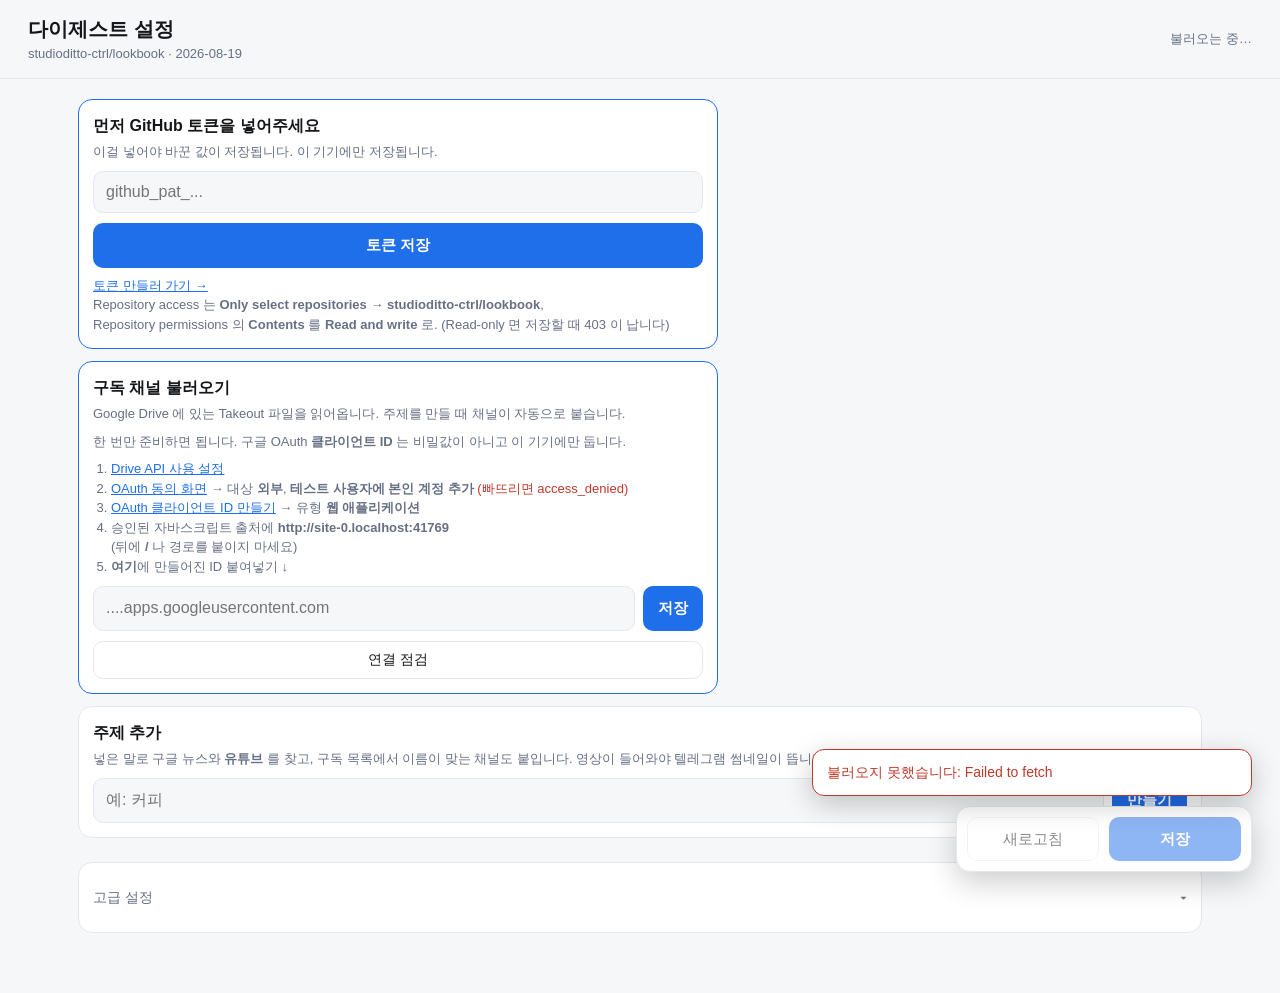
==== docs/index.html @ 8571bb55 "검색어의 낱말을 묶고, 대기 중 실행이 취소되지 않게 한다 피부 주제가 엉뚱한 결과만 받아왔다. 검색어가 '남성 피부 OR 남성 피부관리 OR 남성 스킨케어' 였는데, 따옴표가 없" ====
<!doctype html>
<html lang="ko">
<head>
<meta charset="utf-8">
<meta name="viewport" content="width=device-width, initial-scale=1, viewport-fit=cover">
<meta name="theme-color" content="#0f1115">
<title>다이제스트 설정</title>
<link rel="icon" href="data:image/svg+xml,%3Csvg xmlns='http://www.w3.org/2000/svg' viewBox='0 0 64 64'%3E%3Crect width='64' height='64' rx='14' fill='%231f6feb'/%3E%3Cpath d='M14 31 50 16 40 49l-9-10-4 9-2-12z' fill='%23fff'/%3E%3C/svg%3E">
<script src="https://accounts.google.com/gsi/client" async defer></script>
<style>
  :root{
    --bg:#f6f7f9; --card:#fff; --ink:#14171a; --muted:#667085; --line:#e4e7ec;
    --accent:#1f6feb; --accent-ink:#fff; --danger:#c0392b; --ok:#0f7b3f;
    --radius:14px;
  }
  @media (prefers-color-scheme:dark){
    :root{ --bg:#0f1115; --card:#171a21; --ink:#e8eaed; --muted:#98a2b3;
           --line:#272b33; --accent:#4a8bff; }
  }
  *{box-sizing:border-box; -webkit-tap-highlight-color:transparent}
  html,body{margin:0; overscroll-behavior-y:contain}
  body{
    background:var(--bg); color:var(--ink); font:16px/1.5 -apple-system,BlinkMacSystemFont,
    "Apple SD Gothic Neo","Pretendard","Malgun Gothic",sans-serif;
    padding:0 0 92px; -webkit-text-size-adjust:100%;
  }
  header{
    position:sticky; top:0; z-index:10; background:var(--bg);
    padding:calc(10px + env(safe-area-inset-top)) 16px 10px;
    border-bottom:1px solid var(--line);
    display:flex; align-items:center; justify-content:space-between; gap:10px;
  }
  h1{font-size:18px; margin:0}
  .sub{color:var(--muted); font-size:13px}
  #saveState{font-size:13px; color:var(--muted); text-align:right; white-space:nowrap}
  #saveState.busy{color:var(--accent)}
  #saveState.dirty{color:var(--danger)}
  main{padding:14px 16px; max-width:560px; margin:0 auto}
  .card{background:var(--card); border:1px solid var(--line); border-radius:var(--radius);
        padding:14px; margin-bottom:12px}
  .card h2{font-size:16px; margin:0 0 4px}
  .row{display:flex; gap:10px; align-items:center}
  label{font-size:12px; color:var(--muted); display:block; margin-bottom:4px}
  input{
    width:100%; padding:11px 12px; font-size:16px; color:var(--ink);
    background:var(--bg); border:1px solid var(--line); border-radius:10px;
  }
  input[type=time]{font-variant-numeric:tabular-nums}
  button{
    font:inherit; font-size:15px; padding:10px 14px; border-radius:10px;
    border:1px solid var(--line); background:var(--card); color:var(--ink);
    cursor:pointer; min-height:44px;
  }
  button:disabled{opacity:.5}
  button.primary{background:var(--accent); color:var(--accent-ink); border-color:transparent; font-weight:600}
  button.ghost{background:transparent}
  button.tiny{min-height:38px; padding:6px 12px; font-size:14px}
  button.wide{width:100%; margin-top:10px}

  .slot{border:1px solid var(--line); border-radius:12px; padding:12px; margin-top:10px}
  .slot .head{display:flex; align-items:center; justify-content:space-between; gap:10px}
  .slot .head input.title{flex:1; padding:8px 10px; font-size:15px; font-weight:600}
  button.danger{color:var(--danger)}
  button.dashed{border-style:dashed; color:var(--muted)}
  .duo{display:grid; grid-template-columns:1fr 1fr; gap:10px; margin-top:10px}
  .step{display:flex; align-items:center; background:var(--bg);
        border:1px solid var(--line); border-radius:10px; overflow:hidden}
  .step button{flex:0 0 38px; min-height:42px; padding:0; border:0; background:none;
        color:var(--accent); font-size:20px; line-height:1}
  .step span{flex:1; text-align:center; font-variant-numeric:tabular-nums}

  /* 켜기/끄기 스위치 */
  .sw{position:relative; flex:0 0 50px; height:30px}
  .sw input{position:absolute; inset:0; width:100%; height:100%; margin:0; opacity:0}
  .sw i{position:absolute; inset:0; border-radius:999px; background:var(--line); transition:.15s}
  .sw i::after{content:""; position:absolute; top:3px; left:3px; width:24px; height:24px;
        border-radius:50%; background:#fff; transition:.15s}
  .sw input:checked + i{background:var(--accent)}
  .sw input:checked + i::after{transform:translateX(20px)}

  .chips{display:flex; flex-wrap:wrap; gap:8px; margin-top:8px}
  .chip{display:inline-flex; align-items:center; gap:4px; padding:6px 6px 6px 12px;
        background:var(--bg); border:1px solid var(--line); border-radius:999px; font-size:14px}
  .chip.plain{padding-right:12px}
  .chip button{border:0; background:none; padding:0; min-height:28px; width:28px;
        color:var(--muted); font-size:18px; line-height:1}
  /* 순위 상자 — 칩을 끌어다 옮긴다 */
  .tier{border:1px dashed var(--line); border-radius:12px; padding:8px 10px; margin-top:8px}
  .tier.over{border-color:var(--accent); border-style:solid; background:rgba(31,111,235,.07)}
  .tier .head{display:flex; justify-content:space-between; font-size:12px; color:var(--muted)}
  .chip.kw{touch-action:none; cursor:grab; user-select:none; -webkit-user-select:none}
  .chip.kw.dragging{opacity:.35}
  .chip.kw.ghost{position:fixed; z-index:60; pointer-events:none; cursor:grabbing;
        box-shadow:0 8px 22px rgba(0,0,0,.28); background:var(--card)}
  .add{display:flex; gap:8px; margin-top:10px}
  .add input{flex:1}
  details{margin-top:12px}
  details > summary{cursor:pointer; font-size:14px; color:var(--muted);
        padding:10px 0; list-style:none; display:flex; justify-content:space-between}
  details > summary::-webkit-details-marker{display:none}
  details > summary::after{content:"▾"; transition:.15s}
  details[open] > summary::after{transform:rotate(180deg)}

  footer{
    position:fixed; left:0; right:0; bottom:0; background:var(--card);
    border-top:1px solid var(--line); display:flex; gap:10px;
    padding:10px 16px calc(10px + env(safe-area-inset-bottom));
  }
  footer button{flex:1}
  /* 눌렀는지 항상 보이도록 화면 아래에 띄운다 — 스크롤 위치와 무관하게 */
  .toast{
    position:fixed; left:12px; right:12px; z-index:20; display:none;
    bottom:calc(74px + env(safe-area-inset-bottom));
    background:var(--card); border:1px solid var(--line); border-radius:12px;
    padding:12px 14px; font-size:14px; box-shadow:0 8px 28px rgba(0,0,0,.22);
  }
  .toast.show{display:block}
  .toast.ok{border-color:var(--ok); color:var(--ok)}
  .toast.err{border-color:var(--danger); color:var(--danger)}
  .toast.busy{border-color:var(--accent); color:var(--accent)}
  .toast a{color:var(--accent)}
  .note{font-size:13px; color:var(--muted); margin-top:8px}
  kbd{
    font:inherit; font-size:12px; padding:1px 6px; border-radius:6px;
    border:1px solid var(--line); background:var(--bg);
  }

  /* ---------- 데스크탑 ----------
     주제가 다섯 개를 넘어가면 세로로만 쌓여 스크롤이 길어진다.
     넓은 화면에서는 카드를 나란히 놓고, 아래 막대를 오른쪽 아래로 띄운다. */
  @media (min-width:900px){
    body{padding-bottom:28px}
    header{padding:14px 28px}
    h1{font-size:20px}
    main{max-width:1180px; padding:20px 28px}

    #digests{
      display:grid; grid-template-columns:repeat(auto-fill, minmax(340px, 1fr));
      gap:14px; align-items:start;
    }
    #digests > .card{margin-bottom:0}

    /* 토큰·Drive·주제 추가는 폭을 다 쓰지 않아도 된다 */
    #tokenCard > .card, #driveSetup > .card{max-width:640px}

    footer{
      left:auto; right:28px; bottom:28px; width:auto;
      border:1px solid var(--line); border-radius:14px;
      box-shadow:0 10px 30px rgba(0,0,0,.2);
      padding:10px;
    }
    footer button{flex:0 0 auto; min-width:132px}
    .toast{left:auto; right:28px; bottom:104px; width:min(440px, 42vw)}
  }
  @media (hover:hover){
    button:hover{border-color:var(--accent)}
    button.primary:hover{filter:brightness(1.08)}
  }
</style>
</head>
<body>
<header>
  <div>
    <h1>다이제스트 설정</h1>
    <div class="sub">studioditto-ctrl/lookbook · <span id="build"></span></div>
  </div>
  <div id="saveState">불러오는 중…</div>
</header>

<main>
  <div id="tokenCard"></div>
  <div id="driveSetup"></div>

  <!-- 맨 위: 주제 추가 -->
  <div class="card">
    <h2>주제 추가</h2>
    <div class="sub">넣은 말로 구글 뉴스와 <b>유튜브</b> 를 찾고, 구독 목록에서 이름이 맞는
      채널도 붙입니다. 영상이 들어와야 텔레그램 썸네일이 뜹니다.</div>
    <div class="add">
      <input id="newTopic" placeholder="예: 커피" enterkeyhint="done"
             autocapitalize="off" autocomplete="off"
             onkeydown="if(event.key==='Enter'){event.preventDefault();addTopic()}">
      <button class="primary" onclick="addTopic()">만들기</button>
    </div>
  </div>

  <div id="digests"></div>

  <details class="card" id="advanced">
    <summary>고급 설정</summary>

    <label style="margin-top:8px">내 구독 채널 (Google Drive)</label>
    <div class="sub" id="subsInfo">아직 불러오지 않았습니다.</div>
    <div id="driveBox"></div>

    <label style="margin-top:18px">즐겨찾기에 두기</label>
    <div class="note" id="bookmarkHelp"></div>

    <label style="margin-top:18px">공통 제외어</label>
    <div class="sub">제목에 이 단어가 있으면 보내지 않습니다.</div>
    <div class="chips" id="excludeChips"></div>
    <div class="add">
      <input id="excludeInput" placeholder="예: 협찬" enterkeyhint="done"
             onkeydown="if(event.key==='Enter'){event.preventDefault();addExclude()}">
      <button class="tiny" onclick="addExclude()">추가</button>
    </div>
  </details>

</main>

<div class="toast" id="toast"></div>

<footer>
  <button class="ghost" id="reloadBtn" onclick="load()">새로고침</button>
  <button class="primary" id="saveBtn" onclick="save()">저장</button>
</footer>

<script>
const REPO = "studioditto-ctrl/lookbook";
const BRANCH = "claude/running-news-telegram-delivery-hgx53y";
const FILE = "settings.yaml";
const RUNS = `https://github.com/${REPO}/actions/workflows/digest.yml`;
// 저장에 실패해도 고친 값을 잃지 않도록 이 기기에 남겨둔다
const DRAFT = "settings_draft";
const BUILD = "2026-08-19";   // 화면에 찍어 어느 판인지 확인한다

let data = null, sha = null;
let dirty = false, saving = false, savedAt = null, loadedAt = null, timer = null;

const $ = id => document.getElementById(id);
const esc = s => String(s).replace(/[&<>"]/g, c => ({'&':'&amp;','<':'&lt;','>':'&gt;','"':'&quot;'}[c]));
const hhmm = d => d.toTimeString().slice(0, 5);
/* 열어둔 상세 패널은 다시 그려도 열린 채로 둔다 */
const open = new Set();

let toastTimer = null;
function toast(msg, kind, keep){
  const el = $("toast");
  el.innerHTML = msg;
  el.className = "toast show " + (kind || "");
  clearTimeout(toastTimer);
  if (kind === "ok" && !keep) toastTimer = setTimeout(() => el.className = "toast", 4000);
  if (keep) toastTimer = setTimeout(() => el.className = "toast", 12000);
}

function showState(){
  const el = $("saveState");
  if (saving)      { el.textContent = "저장하는 중…";              el.className = "busy"; }
  else if (dirty)  { el.textContent = "바뀜 — 곧 저장됩니다";      el.className = "dirty"; }
  else if (savedAt){ el.textContent = "저장됨 " + hhmm(savedAt);   el.className = ""; }
  else if (loadedAt){el.textContent = "불러옴 " + hhmm(loadedAt);  el.className = ""; }
  const busy = saving || !data;
  $("saveBtn").disabled = busy;
  $("reloadBtn").disabled = busy;
}

/* 어떤 값이든 바뀌면 곧바로 저장까지 간다 — 저장 버튼을 안 눌러도 반영된다 */
function touch(){
  dirty = true; showState();
  try{ localStorage.setItem(DRAFT, toYaml(data)); }catch(e){ /* 용량 초과는 무시 */ }
  clearTimeout(timer);
  timer = setTimeout(() => save(), 1200);
}
function discardDraft(){
  localStorage.removeItem(DRAFT); dirty = false;
  load();
}

/* ---------- YAML (이 파일의 구조에 한정한 최소 구현) ---------- */
function quote(s){
  s = String(s);
  return /^[\w가-힣ㄱ-ㅎ][\w가-힣ㄱ-ㅎ .·&+-]*$/.test(s) ? s : JSON.stringify(s);
}
function toYaml(d){
  let out = "# 모바일 어드민 페이지가 저장한 파일입니다.\n";
  out += "# 채널 목록은 config*.yaml 에 있습니다.\n\ndigests:\n";
  for (const dg of d.digests){
    out += "  - " + (dg.config ? `config: ${dg.config}\n` : `key: ${quote(dg.key)}\n`);
    if (dg.config && dg.key) out += `    key: ${quote(dg.key)}\n`;
    out += `    label: ${quote(dg.label)}\n`;
    out += dg.slots.length ? "    slots:\n" : "    slots: []\n";
    for (const s of dg.slots){
      out += `      - slot: ${s.slot}\n`;
      out += `        title: ${JSON.stringify(s.title)}\n`;
      out += `        send_at: ${JSON.stringify(s.send_at)}\n`;
      out += `        enabled: ${s.enabled ? "true" : "false"}\n`;
      out += `        articles: ${s.articles}\n        videos: ${s.videos}\n`;
    }
    out += "    keywords:\n";
    for (const [k, v] of Object.entries(dg.keywords)) out += `      ${quote(k)}: ${v}\n`;
    if ((dg.queries || []).length){
      out += "    queries:\n";
      for (const q of dg.queries){
        out += `      - name: ${quote(q.name)}\n        query: ${JSON.stringify(q.query)}\n`;
        if (q.tags && q.tags.length) out += `        tags: [${q.tags.join(", ")}]\n`;
      }
    }
    if ((dg.feeds || []).length){
      out += "    feeds:\n";
      for (const f of dg.feeds){
        out += `      - name: ${quote(f.name)}\n        url: ${JSON.stringify(f.url)}\n`;
        if (f.tags && f.tags.length) out += `        tags: [${f.tags.join(", ")}]\n`;
      }
    }
    if ((dg.channels || []).length){
      out += "    channels:\n";
      for (const c of dg.channels){
        out += `      - name: ${quote(c.name)}\n        channel_id: ${c.channel_id}\n`;
        if (c.tags && c.tags.length) out += `        tags: [${c.tags.join(", ")}]\n`;
      }
    }
  }
  out += "\nexclude:\n";
  for (const w of d.exclude) out += `  - ${quote(w)}\n`;
  return out;
}
/* 우리가 쓰는 모양만 읽는 파서 — 들여쓰기와 키가 위 형식과 같다고 가정한다 */
function fromYaml(text){
  const out = {digests: [], exclude: []};
  let dg = null, slot = null, mode = null;
  for (const raw of text.split("\n")){
    const line = raw.replace(/\t/g, "  ");
    if (!line.trim() || line.trim().startsWith("#")) continue;
    const indent = line.length - line.trimStart().length;
    const t = line.trim();
    if (t === "digests:"){ mode = "digests"; continue; }
    if (t === "exclude:"){ mode = "exclude"; continue; }
    if (mode === "exclude" && t.startsWith("- ")){ out.exclude.push(unq(t.slice(2))); continue; }
    if (mode !== "digests") continue;

    if (indent === 2 && (t.startsWith("- config:") || t.startsWith("- key:"))){
      dg = {config: "", key: "", label: "", slots: [], keywords: {}, queries: [], channels: [], feeds: []};
      const [k, ...rest] = t.slice(2).split(":");
      dg[k.trim()] = unq(rest.join(":").trim());
      out.digests.push(dg); slot = null; continue;
    }
    if (!dg) continue;
    if (indent === 4 && t.startsWith("key:")){ dg.key = unq(t.slice(4).trim()); continue; }
    if (indent === 4 && t.startsWith("label:")){ dg.label = unq(t.slice(6).trim()); continue; }
    if (indent === 4 && t.startsWith("slots:")){ dg._in = "slots"; continue; }
    if (indent === 4 && t === "keywords:"){ dg._in = "keywords"; continue; }
    if (indent === 4 && t === "queries:"){ dg._in = "queries"; continue; }
    if (indent === 4 && t === "channels:"){ dg._in = "channels"; continue; }
    if (indent === 4 && t === "feeds:"){ dg._in = "feeds"; continue; }
    if (dg._in === "queries" || dg._in === "channels" || dg._in === "feeds"){
      const list = dg._in === "queries" ? dg.queries
                 : dg._in === "channels" ? dg.channels : dg.feeds;
      if (t.startsWith("- name:")){ list.push({name: unq(t.slice(7).trim())}); continue; }
      const cur = list[list.length - 1];
      if (!cur) continue;
      const [k, ...rest] = t.split(":");
      const v = rest.join(":").trim();
      if (k === "tags") cur.tags = v.replace(/[\[\]]/g, "").split(",").map(x => x.trim()).filter(Boolean);
      else cur[k.trim()] = unq(v);
      continue;
    }
    if (dg._in === "slots" && t.startsWith("- slot:")){
      slot = {slot: t.slice(7).trim(), title: "", send_at: "08:00", enabled: true, articles: 1, videos: 1};
      dg.slots.push(slot); continue;
    }
    if (dg._in === "slots" && slot){
      const [k, ...rest] = t.split(":");
      const v = rest.join(":").trim();
      if (k === "title") slot.title = unq(v);
      else if (k === "send_at") slot.send_at = unq(v);
      else if (k === "enabled") slot.enabled = v === "true";
      else if (k === "articles") slot.articles = +v;
      else if (k === "videos") slot.videos = +v;
      continue;
    }
    if (dg._in === "keywords" && indent >= 6){
      const i = t.lastIndexOf(":");
      dg.keywords[unq(t.slice(0, i).trim())] = +t.slice(i + 1).trim();
    }
  }
  out.digests.forEach(d => delete d._in);
  return out;
}
const unq = s => (s.startsWith('"') && s.endsWith('"')) ? JSON.parse(s) : s;

/* ---------- 렌더링 ---------- */
const arg = s => `'${String(s).replace(/\\/g, "\\\\").replace(/'/g, "\\'")}'`;

function stepper(di, si, key, val){
  return `<div class="step">
    <button onclick="bump(${di},${si},'${key}',-1)" aria-label="줄이기">−</button>
    <span id="v${di}-${si}-${key}">${val}</span>
    <button onclick="bump(${di},${si},'${key}',1)" aria-label="늘리기">+</button>
  </div>`;
}

function render(){
  $("digests").innerHTML = data.digests.map((dg, di) => `
    <div class="card">
      <h2>${esc(dg.label)}</h2>
      ${dg.slots.map((s, si) => `
        <div class="slot">
          <div class="head">
            <input class="title" value="${esc(s.title)}" aria-label="메시지 제목"
                   onchange="set(${di},${si},'title',this.value)">
            <label class="sw" style="margin:0">
              <input type="checkbox" ${s.enabled ? "checked" : ""}
                     onchange="set(${di},${si},'enabled',this.checked)" aria-label="발송"><i></i>
            </label>
          </div>
          <div style="margin-top:10px">
            <label>보내는 시각</label>
            <input type="time" value="${s.send_at}" onchange="set(${di},${si},'send_at',this.value)">
          </div>
          <div class="duo">
            <div><label>기사</label>${stepper(di, si, "articles", s.articles)}</div>
            <div><label>영상</label>${stepper(di, si, "videos", s.videos)}</div>
          </div>
          <div class="duo">
            <button class="tiny ghost" onclick="testSend(${di},${si})">지금 테스트 발송</button>
            <button class="tiny danger" onclick="delSlot(${di},${si})">이 시간 삭제</button>
          </div>
        </div>`).join("")}
      <button class="tiny wide dashed" onclick="addSlot(${di})">＋ 보낼 시간 추가</button>

      <details data-panel="d${di}" ${open.has("d" + di) ? "open" : ""}
               ontoggle="panel('d${di}',this.open)">
        <summary>키워드 ${Object.keys(dg.keywords).length} · 채널 ${(dg.channels || []).length} · 블로그 ${(dg.feeds || []).length}</summary>

        <label style="margin-top:6px">키워드 — 이 말로 찾고, 위 순위일수록 먼저 골라집니다</label>
        <div class="sub">칩을 끌어다 다른 순위로 옮길 수 있습니다.</div>
        ${keywordTiers(di, dg)}
        <div class="seg" style="margin-top:10px">
          ${TIERS.map(([w, label]) => `<button aria-pressed="${tierFor(di) === w}"
              onclick="pickTier(${di},${w})">${label}</button>`).join("")}
        </div>
        <div class="add">
          <input id="kw${di}" placeholder="예: 인터벌" enterkeyhint="done"
                 autocapitalize="off" autocomplete="off"
                 onkeydown="if(event.key==='Enter'){event.preventDefault();addKeyword(${di})}">
          <button class="tiny" onclick="addKeyword(${di})">추가</button>
        </div>
        <div class="note">
          ${(dg.queries || []).length
            ? `검색에 쓰는 말: <b>${esc(dg.queries[0].query)}</b>`
            : "키워드를 넣으면 그 말로 구글 뉴스와 유튜브를 찾습니다."}
        </div>
        <div class="add">
          <button class="tiny ghost" style="flex:1" onclick="suggestFor(${di})">추천 키워드 보기</button>
        </div>
        <div class="chips" id="sg${di}">${suggestionChips(di, dg)}</div>

        <label style="margin-top:16px">네이버 블로그</label>
        <div class="chips">
          ${(dg.feeds || []).map((f, fi) => `
            <span class="chip">${esc(f.name)}
              <button onclick="delFeed(${di},${fi})" aria-label="삭제">×</button></span>`).join("")
            || '<span class="sub">없음</span>'}
        </div>
        <div class="add">
          <input id="bl${di}" placeholder="blog.naver.com/아이디 또는 아이디" enterkeyhint="done"
                 autocapitalize="off" autocomplete="off"
                 onkeydown="if(event.key==='Enter'){event.preventDefault();addFeed(${di})}">
          <button class="tiny" onclick="addFeed(${di})">추가</button>
        </div>

        <label style="margin-top:16px">유튜브 채널</label>
        <div class="chips">
          ${(dg.channels || []).map((c, ci) => `
            <span class="chip">${esc(c.name)}
              <button onclick="delChannel(${di},${ci})" aria-label="삭제">×</button></span>`).join("")
            || '<span class="sub">없음 (config 파일 목록은 그대로 쓰입니다)</span>'}
        </div>
        <div class="add">
          <input id="cs${di}" placeholder="구독에서 검색 — 예: 커피"
                 oninput="searchSubs(${di})" enterkeyhint="search">
        </div>
        <div class="chips" id="cr${di}"></div>

        <button class="tiny wide danger" style="margin-top:16px"
                onclick="delTopic(${di})">'${esc(dg.label)}' 주제 삭제</button>
      </details>
    </div>`).join("");

  $("excludeChips").innerHTML = data.exclude.map(w => `
    <span class="chip">${esc(w)}
      <button onclick="delExclude(${arg(w)})" aria-label="삭제">×</button>
    </span>`).join("");
}

function panel(id, isOpen){ isOpen ? open.add(id) : open.delete(id); }

/* 한 주제에 시간을 몇 개든 둘 수 있다. 회차 이름은 겹치지 않게 만든다. */
function addSlot(di){
  const dg = data.digests[di];
  const used = new Set(dg.slots.map(s => s.slot));
  let name;
  do { name = "s" + Math.random().toString(36).slice(2, 7); } while (used.has(name));

  const last = dg.slots[dg.slots.length - 1];
  dg.slots.push({
    slot: name,
    title: `${dg.label} 브리핑`,
    send_at: nextHour(last && last.send_at),
    enabled: true,
    articles: last ? last.articles : 1,
    videos: last ? last.videos : 3,
  });
  render(); touch();
  toast(`${esc(dg.label)} 에 보낼 시간을 하나 더 넣었습니다. 시각과 제목을 정해주세요.`, "busy");
}
/* 마지막 시각 다음의 정시. 없으면 09:00 */
function nextHour(send_at){
  if (!send_at) return "09:00";
  const h = (parseInt(send_at.slice(0, 2), 10) + 1) % 24;
  return String(h).padStart(2, "0") + ":00";
}
function delSlot(di, si){
  const dg = data.digests[di], s = dg.slots[si];
  // 하나뿐인 시간을 지우면 보낼 일이 없는 주제가 남는다. 그때는 주제째 묻는다.
  if (dg.slots.length === 1){
    if (!confirm(`'${dg.label}' 의 마지막 시간입니다. 주제째 지울까요?`)) return;
    return delTopic(di, true);
  }
  if (!confirm(`'${s.title}' (${s.send_at}) 을(를) 지울까요?`)) return;
  dg.slots.splice(si, 1);
  render(); touch();
  toast(`'${esc(s.title)}' 을(를) 지웠습니다.`, "busy");
}
function delTopic(di, confirmed){
  const dg = data.digests[di];
  if (!confirmed && !confirm(`'${dg.label}' 주제를 통째로 지울까요?`)) return;
  data.digests.splice(di, 1);
  open.delete("d" + di);
  render(); touch();
  toast(`'${esc(dg.label)}' 주제를 지웠습니다.`
    + (dg.config ? ` (${esc(dg.config)} 파일은 그대로 둡니다)` : ""), "busy");
}
function set(di, si, key, val){ data.digests[di].slots[si][key] = val; touch(); }
function bump(di, si, key, delta){
  const slot = data.digests[di].slots[si];
  slot[key] = Math.max(0, Math.min(10, (slot[key] || 0) + delta));
  $(`v${di}-${si}-${key}`).textContent = slot[key];
  touch();
}

/* 키워드 하나가 두 가지 일을 한다 — 찾는 말이자 우선순위다.
   칸을 둘로 나눠 두 번 입력하게 할 이유가 없다.

   검색어는 키워드에서 만들어 낸다. 하나씩 따로 걸면 키워드 수만큼 호출이
   늘어나므로(유튜브 search 는 1회 100유닛) OR 로 묶어 한 번만 부른다.
   너무 넓어지지 않게 가중치 높은 순으로 몇 개만 쓴다. */
const QUERY_WORDS = 6;

/* 화면은 세 순위로 보여주고 저장은 그대로 숫자 가중치다.
   filter._score 가 이 숫자를 더해 점수를 매긴다. */
const TIERS = [[3, "1순위"], [2, "2순위"], [1, "3순위"]];
const newTier = {};   // 주제별로 '추가' 할 때 쓸 순위

function tierOf(weight){
  const n = Number(weight) || 1;
  return n >= 3 ? 3 : (n <= 1 ? 1 : 2);
}
function tierFor(di){ return newTier[di] || 2; }
function pickTier(di, weight){ newTier[di] = weight; render(); }

function keywordTiers(di, dg){
  return TIERS.map(([weight, label]) => {
    const words = Object.entries(dg.keywords)
      .filter(([, w]) => tierOf(w) === weight)
      .map(([word]) => word);
    return `
      <div class="tier" data-di="${di}" data-tier="${weight}">
        <div class="head"><span>${label}</span><span>${words.length}</span></div>
        <div class="chips">
          ${words.map(word => `<span class="chip kw" data-di="${di}" data-word="${esc(word)}">
              ${esc(word)}
              <button onclick="delKeyword(${di},${arg(word)})" aria-label="삭제">×</button>
            </span>`).join("") || '<span class="sub">비어 있음</span>'}
        </div>
      </div>`;
  }).join("");
}

/* 낱말이 여럿이면 따옴표로 묶는다.
   "남성 피부 OR 남성 화장품" 은 검색엔진이
   남성 AND (피부 OR 남성) AND (화장품) 으로 읽어 엉뚱한 게 나온다.
   '"남성 피부" OR "남성 화장품"' 이라야 뜻대로 걸린다. */
function asPhrase(word){
  return /\s/.test(word) ? `"${word.replace(/"/g, "")}"` : word;
}

function syncQueries(dg){
  const words = Object.entries(dg.keywords)
    .sort((a, b) => b[1] - a[1])
    .slice(0, QUERY_WORDS)
    .map(([word]) => asPhrase(word));
  dg.queries = words.length ? [{name: dg.label, query: words.join(" OR ")}] : [];
}

function addKeyword(di, word){
  const el = $("kw" + di);
  const k = (word !== undefined ? word : el.value).trim();
  if (!k) return;
  const dg = data.digests[di];
  if (dg.keywords[k]){ toast(`'${esc(k)}' 은(는) 이미 있습니다.`, "err"); return; }
  dg.keywords[k] = tierFor(di);
  syncQueries(dg);
  if (el) el.value = "";
  open.add("d" + di);            // 넣은 칩이 바로 보이도록 패널을 연 채로 둔다
  render(); touch();
  toast(`'${esc(k)}' 을(를) ${esc(dg.label)} 에 넣었습니다. 저장하는 중…`, "busy");
}
function delKeyword(di, k){
  const dg = data.digests[di];
  delete dg.keywords[k];
  syncQueries(dg);
  render(); touch();
}

/* ---------- 추천 키워드 ----------
   자동완성 API 는 브라우저에서 막힐 수 있어(CORS) 결과를 보장할 수 없다.
   그래서 네트워크 없이도 항상 나오는 쪽을 먼저 만들고, 원격은 얹기만 한다. */
const SUGGEST_SUFFIX = ["추천", "후기", "입문", "초보", "리뷰", "트렌드", "꿀팁", "순위", "비교"];
const suggestPool = {};   // 주제 이름 -> 후보 전체. 이미 넣은 말은 그릴 때 걸러낸다.

function localSuggestions(label){
  const out = SUGGEST_SUFFIX.map(s => `${label} ${s}`);
  // 불러온 구독 채널 이름에서 같이 쓰이는 말을 뽑는다
  const needle = label.toLowerCase();
  for (const s of subs){
    if (!s.title.toLowerCase().includes(needle)) continue;
    for (const word of s.title.split(/[\s·,\-_/|()\[\]]+/)){
      if (word.length >= 2 && word.toLowerCase() !== needle) out.push(word);
    }
  }
  return out;
}

async function remoteSuggestions(label){
  // 열려 있으면 쓰고, 막히면 조용히 포기한다. 이것 때문에 화면이 멈추면 안 된다.
  const control = new AbortController();
  const timer = setTimeout(() => control.abort(), 4000);
  try{
    const r = await fetch(
      "https://duckduckgo.com/ac/?type=list&q=" + encodeURIComponent(label),
      {signal: control.signal});
    if (!r.ok) return [];
    const body = await r.json();
    // ["러닝", ["러닝화", "러닝 크루", …]] 또는 [{phrase: …}]
    const list = Array.isArray(body) ? (body[1] || []) : (body || []);
    return list.map(x => typeof x === "string" ? x : (x && x.phrase) || "").filter(Boolean);
  }catch(e){
    return [];
  }finally{ clearTimeout(timer); }
}

/* 이미 넣은 말을 뺀 나머지. 넣을 때마다 줄어들되 목록은 남는다. */
function visibleSuggestions(dg){
  const pool = suggestPool[dg.label] || [];
  const taken = new Set(Object.keys(dg.keywords).map(k => k.toLowerCase()));
  const seen = new Set();
  const picks = [];
  for (const word of pool){
    const clean = String(word).trim();
    const key = clean.toLowerCase();
    if (!clean || clean.length > 20 || taken.has(key) || seen.has(key)) continue;
    seen.add(key);
    picks.push(clean);
    if (picks.length >= 9) break;
  }
  return picks;
}

function suggestionChips(di, dg){
  if (!suggestPool[dg.label]) return "";
  const picks = visibleSuggestions(dg);
  if (!picks.length) return '<span class="sub">더 추천할 말이 없습니다.</span>';
  return picks.map(w => `<span class="chip plain"><button
      style="width:auto;padding:0;font-size:14px;color:var(--accent)"
      onclick="addKeyword(${di},${arg(w)})">+ ${esc(w)}</button></span>`).join("")
    + `<span class="chip plain"><button style="width:auto;padding:0;font-size:14px"
      onclick="addAllSuggestions(${di})">모두 추가(${Math.min(5, picks.length)})</button></span>`;
}

async function suggestFor(di, quiet){
  const dg = data.digests[di];
  if (!dg) return;
  const box = $("sg" + di);
  if (box && !suggestPool[dg.label]) box.innerHTML = '<span class="sub">추천을 찾는 중…</span>';

  if (!suggestPool[dg.label]){
    const remote = await remoteSuggestions(dg.label);
    suggestPool[dg.label] = [...remote, ...localSuggestions(dg.label)];
  }
  render();
  const picks = visibleSuggestions(dg);
  if (!quiet && picks.length) toast(`추천 ${picks.length}개 — 넣을 것만 누르세요.`, "ok");
}

function addAllSuggestions(di){
  const dg = data.digests[di];
  let added = 0;
  for (const word of visibleSuggestions(dg).slice(0, 5)){
    if (dg.keywords[word]) continue;
    // 사람이 고른 말이 아니므로 낮은 순위로 넣는다. 끌어 올리면 된다.
    dg.keywords[word] = 1;
    added += 1;
  }
  if (!added) return;
  syncQueries(dg);
  open.add("d" + di);
  render(); touch();
  toast(`${added}개를 ${esc(dg.label)} 에 넣었습니다.`, "busy");
}
function addExclude(){
  const w = $("excludeInput").value.trim();
  if (!w || data.exclude.includes(w)) return;
  data.exclude.push(w); $("excludeInput").value = ""; render(); touch();
}
function delExclude(w){ data.exclude = data.exclude.filter(x => x !== w); render(); touch(); }

/* 주제 이름이 채널명에 들어 있으면 붙인다. 대소문자는 무시한다. */
function matchChannels(label){
  const needle = label.toLowerCase();
  return subs.filter(s => s.title.toLowerCase().includes(needle))
             .slice(0, 8)
             .map(s => ({name: s.title, channel_id: s.id}));
}

function addTopic(){
  const label = $("newTopic").value.trim();
  if (!label) return;
  const key = "t" + Date.now().toString(36);
  data.digests.push({
    config: "", key, label,
    slots: [{slot: "daily", title: `${label} 브리핑`, send_at: "18:00",
             enabled: true, articles: 2, videos: 3}],
    keywords: {[label]: 3},
    queries: [{name: label, query: label}],
    channels: matchChannels(label),
    feeds: [],
  });
  $("newTopic").value = "";
  const di = data.digests.length - 1;
  syncQueries(data.digests[di]);
  open.add("d" + di);   // 붙은 채널과 추천을 바로 볼 수 있게
  render(); touch();
  suggestFor(di, true);
  const n = data.digests[data.digests.length - 1].channels.length;
  toast(n
    ? `'${esc(label)}' 주제를 만들고 구독 채널 ${n}개를 붙였습니다. 아래에서 확인하세요.`
    : `'${esc(label)}' 주제를 만들었습니다. 이름이 맞는 구독 채널은 없지만 `
      + `유튜브 검색으로 영상이 들어옵니다.`,
    "busy");
}

/* ---------- 구독 채널 — Google Drive 에서 읽어 이 브라우저에만 보관 ---------- */
const DRIVE_SCOPE = "https://www.googleapis.com/auth/drive.readonly";
let subs = JSON.parse(localStorage.getItem("subs") || "[]");
let subsMeta = JSON.parse(localStorage.getItem("subs_meta") || "null");
let gToken = null, gTokenAt = 0;

function subsInfo(){
  const el = $("subsInfo");
  if (!el) return;
  el.textContent = subs.length
    ? `${subs.length}개 채널 · ${subsMeta ? subsMeta.name : "출처 미상"}`
      + (subsMeta ? ` (${new Date(subsMeta.at).toLocaleString("ko-KR")})` : "")
    : "아직 불러오지 않았습니다.";
}

function renderDrive(){
  const cid = localStorage.getItem("g_client_id");

  // 연결 전에는 맨 위에 띄운다. 고급 설정 안에 두면 찾지 못한다.
  $("driveSetup").innerHTML = cid ? "" : `
    <div class="card" style="border-color:var(--accent)">
      <h2>구독 채널 불러오기</h2>
      <div class="sub">Google Drive 에 있는 Takeout 파일을 읽어옵니다.
        주제를 만들 때 채널이 자동으로 붙습니다.</div>
      <div class="note">
        한 번만 준비하면 됩니다. 구글 OAuth <b>클라이언트 ID</b> 는 비밀값이
        아니고 이 기기에만 둡니다.
        <ol style="margin:8px 0 0; padding-left:18px">
          <li><a href="https://console.cloud.google.com/apis/library/drive.googleapis.com"
                 target="_blank" rel="noopener" style="color:var(--accent)">Drive API 사용 설정</a></li>
          <li><a href="https://console.cloud.google.com/auth/overview"
                 target="_blank" rel="noopener" style="color:var(--accent)">OAuth 동의 화면</a>
              → 대상 <b>외부</b>, <b>테스트 사용자에 본인 계정 추가</b>
              <span style="color:var(--danger)">(빠뜨리면 access_denied)</span></li>
          <li><a href="https://console.cloud.google.com/apis/credentials/oauthclient"
                 target="_blank" rel="noopener" style="color:var(--accent)">OAuth 클라이언트 ID 만들기</a>
              → 유형 <b>웹 애플리케이션</b></li>
          <li>승인된 자바스크립트 출처에 <b>${location.origin}</b><br>
              (뒤에 <b>/</b> 나 경로를 붙이지 마세요)</li>
          <li><b>여기</b>에 만들어진 ID 붙여넣기 ↓</li>
        </ol>
      </div>
      <div class="add">
        <input id="gcid" placeholder="....apps.googleusercontent.com" enterkeyhint="done"
               autocapitalize="off" autocomplete="off"
               onkeydown="if(event.key==='Enter'){event.preventDefault();saveClientId()}">
        <button class="primary" onclick="saveClientId()">저장</button>
      </div>
      <button class="tiny wide ghost" onclick="driveCheck()">연결 점검</button>
    </div>`;

  $("driveBox").innerHTML = !cid ? `
    <div class="note">맨 위 <b>구독 채널 불러오기</b> 카드에서 먼저 연결해 주세요.</div>` : `
    <div class="duo" style="margin-top:10px">
      <button class="tiny primary" onclick="driveOpen()">Drive 에서 고르기</button>
      <button class="tiny" onclick="driveResync()" ${subsMeta ? "" : "disabled"}>다시 동기화</button>
    </div>
    <div class="chips" id="driveList"></div>
    <div class="duo" style="margin-top:10px">
      <button class="tiny ghost" onclick="clearSubs()">목록 지우기</button>
      <button class="tiny ghost" onclick="clearClientId()">클라이언트 ID 바꾸기</button>
    </div>
    <button class="tiny wide ghost" onclick="driveCheck()">연결 점검</button>
    <div class="note">
      읽기 전용으로 연결하고, 받은 목록은 이 브라우저에만 둡니다.
      저장소는 공개라 주제에 실제로 넣은 채널만 커밋됩니다.
    </div>`;
  subsInfo();
}
function saveClientId(){
  const v = ($("gcid") || {}).value?.trim();
  if (!v){ toast("클라이언트 ID 를 붙여넣어 주세요.", "err"); return; }
  localStorage.setItem("g_client_id", v); renderDrive();
  $("advanced").open = true;
  toast("연결했습니다. Drive 에서 파일을 고르는 중…", "busy");
  driveOpen();
}
function clearClientId(){
  localStorage.removeItem("g_client_id"); localStorage.removeItem("g_granted");
  gToken = null; renderDrive();
}

/* 구글 토큰. 한 번 허락하면 다음부터는 창 없이 조용히 받아온다. */
/* 구글이 돌려주는 코드를 그대로 두면 뭘 고쳐야 할지 알 수 없다. 짚어준다. */
const G_HELP = {
  popup_failed_to_open: "브라우저가 팝업을 막았습니다. 팝업 차단을 풀고 다시 눌러주세요.",
  popup_closed: "창을 닫으셨습니다. 다시 눌러주세요.",
  access_denied: "구글이 거부했습니다. Cloud Console → OAuth 동의 화면 → "
    + "<b>대상(테스트 사용자)</b> 에 지금 로그인한 계정을 추가했는지 확인해 주세요.",
  admin_policy_enforced: "조직 정책이 막았습니다. 개인 구글 계정으로 해보세요.",
  invalid_client: "클라이언트 ID 가 맞지 않습니다. 다시 복사해 넣어주세요.",
  unregistered_origin: `승인된 자바스크립트 출처에 <b>${location.origin}</b> 이 없습니다.`,
  idpiframe_initialization_failed: `승인된 자바스크립트 출처에 <b>${location.origin}</b> 을 넣어주세요.`,
};
function gError(code){
  const key = String(code || "unknown");
  const e = new Error((G_HELP[key] || "권한을 받지 못했습니다.") + ` (코드: ${esc(key)})`);
  e.code = key;
  return e;
}

function requestToken(prompt){
  return new Promise((resolve, reject) => {
    const oauth = window.google && google.accounts && google.accounts.oauth2;
    if (!oauth) return reject(new Error("구글 스크립트를 불러오지 못했습니다. 새로고침해 주세요."));
    const client_id = localStorage.getItem("g_client_id");
    if (!client_id) return reject(new Error("먼저 클라이언트 ID 를 넣어주세요."));
    oauth.initTokenClient({
      client_id, scope: DRIVE_SCOPE,
      callback: r => r && r.access_token
        ? resolve(r.access_token)
        : reject(gError(r && (r.error || r.type))),
      error_callback: e => reject(gError(e && (e.type || e.message))),
    }).requestAccessToken({prompt});
  });
}

/* 처음에는 반드시 동의 화면을 띄워야 한다.
   prompt:"" 는 '아무것도 묻지 마라' 라서, 동의한 적이 없으면 구글이 묻지 않고
   그냥 거부한다. 한 번 허락받은 뒤에만 조용히 받는다. */
async function googleToken(){
  if (gToken && Date.now() - gTokenAt < 50 * 60 * 1000) return gToken;
  const granted = localStorage.getItem("g_granted") === "1";
  try{
    gToken = await requestToken(granted ? "" : "consent");
  }catch(e){
    if (!granted) throw e;
    // 조용히 받기가 안 되면 허락이 풀린 것이다. 다음 누름에서 동의 화면을 띄운다.
    localStorage.removeItem("g_granted");
    throw new Error("구글 권한이 풀렸습니다. 한 번 더 눌러주세요.");
  }
  gTokenAt = Date.now();
  localStorage.setItem("g_granted", "1");
  return gToken;
}

/* 무엇이 준비됐고 무엇이 아닌지 화면에 적어준다 */
function driveCheck(){
  const cid = localStorage.getItem("g_client_id") || "";
  const rows = [
    [!!(window.google && google.accounts && google.accounts.oauth2),
     "구글 로그인 스크립트", "차단됐거나 아직 안 왔습니다 — 새로고침"],
    [/\.apps\.googleusercontent\.com$/.test(cid),
     "클라이언트 ID 형식", "…apps.googleusercontent.com 으로 끝나야 합니다"],
    [location.protocol === "https:",
     "https 로 열림", "http 로는 구글 로그인이 안 됩니다"],
  ];
  const lines = rows.map(([ok, label, bad]) =>
    `${ok ? "✓" : "✗"} ${label}${ok ? "" : " — " + bad}`);
  lines.push(`이 페이지 출처: <b>${location.origin}</b><br>`
    + "→ Cloud Console 의 <b>승인된 자바스크립트 출처</b> 에 이 값이 그대로 있어야 합니다"
    + " (뒤에 / 나 경로를 붙이면 안 됩니다)");
  toast(lines.join("<br>"), rows.every(r => r[0]) ? "ok" : "err", true);
}

async function drive(path){
  const r = await fetch("https://www.googleapis.com/drive/v3/" + path,
                        {headers: {Authorization: "Bearer " + gToken}});
  if (!r.ok){
    const j = await r.json().catch(() => ({}));
    throw new Error(`${r.status} ${(j.error && j.error.message) || r.statusText}`);
  }
  return r;
}

/* Takeout 은 zip 으로도, 풀어놓은 csv 로도 있을 수 있어 둘 다 받는다 */
const DRIVE_Q = "trashed=false and (mimeType='text/csv' or mimeType='application/zip'"
  + " or mimeType='application/x-zip-compressed'"
  + " or mimeType='application/vnd.google-apps.spreadsheet')";

async function driveOpen(){
  try{
    toast("구글 계정에 연결하는 중…", "busy");
    await googleToken();
    toast("Drive 를 찾는 중…", "busy");
    const r = await drive("files?" + new URLSearchParams({
      q: DRIVE_Q, orderBy: "modifiedTime desc", pageSize: "25",
      fields: "files(id,name,mimeType,modifiedTime)",
    }));
    const files = (await r.json()).files || [];
    if (!files.length){ toast("Drive 에서 csv·zip 파일을 찾지 못했습니다.", "err"); return; }
    $("driveList").innerHTML = files.map(f => `
      <span class="chip plain"><button style="width:auto;padding:0;font-size:14px;color:var(--accent)"
        onclick="drivePick('${f.id}','${esc(f.name).replace(/'/g, "&#39;")}','${f.mimeType}')"
        >${esc(f.name)}</button></span>`).join("");
    toast("불러올 파일을 골라주세요.", "ok");
  }catch(e){ toast("Drive 를 열지 못했습니다: " + esc(e.message), "err", true); }
}

async function drivePick(id, name, mimeType){
  try{
    toast(`${esc(name)} 을(를) 읽는 중…`, "busy");
    const text = await driveText(id, name, mimeType);
    useSubs(text, {id, name, mimeType});
    $("driveList").innerHTML = "";
  }catch(e){ toast("읽지 못했습니다: " + esc(e.message), "err", true); }
}
async function driveResync(){
  if (!subsMeta) return;
  try{
    toast("다시 동기화하는 중…", "busy");
    await googleToken();
    const text = await driveText(subsMeta.id, subsMeta.name, subsMeta.mimeType);
    useSubs(text, subsMeta);
  }catch(e){ toast("동기화하지 못했습니다: " + esc(e.message), "err", true); }
}

async function driveText(id, name, mimeType){
  if (mimeType === "application/vnd.google-apps.spreadsheet"){
    const r = await drive(`files/${id}/export?mimeType=text/csv`);
    return r.text();
  }
  const r = await drive(`files/${id}?alt=media`);
  const buf = await r.arrayBuffer();
  const zip = /\.zip$/i.test(name) || mimeType.includes("zip");
  return zip ? unzipSubscriptions(buf) : new TextDecoder("utf-8").decode(buf);
}

function useSubs(text, meta){
  const parsed = parseSubs(text);
  if (!parsed.length){
    toast("채널을 찾지 못했습니다. 유튜브 구독정보가 든 파일이 맞는지 확인해 주세요.", "err", true);
    return;
  }
  subs = parsed;
  subsMeta = {id: meta.id, name: meta.name, mimeType: meta.mimeType, at: Date.now()};
  localStorage.setItem("subs", JSON.stringify(subs));
  localStorage.setItem("subs_meta", JSON.stringify(subsMeta));
  renderDrive();

  // 목록이 없던 때 만든 주제는 채널이 비어 있다. 이제 붙일 수 있다고 알린다.
  const empty = (data && data.digests || []).filter(d => !d.config && !(d.channels || []).length);
  if (empty.length){
    toast(`${subs.length}개 채널을 불러왔습니다.
           <div style="margin-top:6px">채널이 비어 있는 주제 ${empty.length}개가 있습니다 —
           <a href="#" onclick="reMatchAll();return false">이름으로 찾아 붙이기</a></div>`, "ok", true);
    return;
  }
  toast(`${subs.length}개 채널을 불러왔습니다. 이 기기에만 저장됩니다.`, "ok");
}

/* 채널이 비어 있는 주제에만 붙인다. config 파일이 있는 주제는 거기에 목록이 있다. */
function reMatchAll(){
  const hit = [];
  data.digests.forEach((dg, di) => {
    if (dg.config || (dg.channels || []).length) return;
    const found = matchChannels(dg.label);
    if (!found.length) return;
    dg.channels = found;
    open.add("d" + di);
    hit.push(`${dg.label} ${found.length}개`);
  });
  if (!hit.length){
    toast("이름이 맞는 구독 채널을 찾지 못했습니다. 검색어로도 영상은 들어옵니다.", "err", true);
    return;
  }
  render(); touch();
  toast(`${esc(hit.join(", "))} 붙였습니다.`, "busy");
}

/* 채널 ID 열의 자리가 언어판마다 달라 값으로 찾는다 */
function parseSubs(text){
  const out = [], seen = new Set();
  for (const line of text.split(/\r?\n/)){
    if (!line.trim()) continue;
    const cols = line.split(",").map(c => c.trim().replace(/^"|"$/g, ""));
    const id = cols.find(c => /^UC[\w-]{22}$/.test(c));
    if (!id || seen.has(id)) continue;
    const title = cols.filter(c => c !== id && c && !/^https?:/i.test(c)).pop();
    if (!title) continue;
    seen.add(id); out.push({id, title});
  }
  return out;
}

/* zip 안의 구독정보 csv 하나만 꺼낸다. 라이브러리 없이 중앙 디렉터리를 읽는다. */
async function unzipSubscriptions(buf){
  const view = new DataView(buf), u8 = new Uint8Array(buf);
  let eocd = -1;
  for (let i = u8.length - 22; i >= Math.max(0, u8.length - 66000); i--){
    if (view.getUint32(i, true) === 0x06054b50){ eocd = i; break; }
  }
  if (eocd < 0) throw new Error("zip 을 읽지 못했습니다.");
  const count = view.getUint16(eocd + 10, true);
  let off = view.getUint32(eocd + 16, true);
  if (off === 0xffffffff) throw new Error("4GB 가 넘는 zip 은 못 읽습니다. csv 만 따로 올려주세요.");

  const dec = new TextDecoder("utf-8");
  for (let n = 0; n < count; n++){
    if (view.getUint32(off, true) !== 0x02014b50) break;
    const method = view.getUint16(off + 10, true);
    const csize  = view.getUint32(off + 20, true);
    const nameLen = view.getUint16(off + 28, true);
    const extraLen = view.getUint16(off + 30, true);
    const cmtLen = view.getUint16(off + 32, true);
    const local = view.getUint32(off + 42, true);
    const name = dec.decode(u8.subarray(off + 46, off + 46 + nameLen));

    if (/\.csv$/i.test(name) && /(subscriptions|구독)/i.test(name)){
      const lNameLen = view.getUint16(local + 26, true);
      const lExtraLen = view.getUint16(local + 28, true);
      const start = local + 30 + lNameLen + lExtraLen;
      const data = u8.subarray(start, start + csize);
      if (method === 0) return dec.decode(data);
      if (method !== 8) throw new Error("이 zip 의 압축 방식은 못 풉니다.");
      const stream = new Blob([data]).stream().pipeThrough(new DecompressionStream("deflate-raw"));
      return new Response(stream).text();
    }
    off += 46 + nameLen + extraLen + cmtLen;
  }
  throw new Error("zip 안에서 구독정보 csv 를 찾지 못했습니다.");
}

function clearSubs(){
  subs = []; subsMeta = null;
  localStorage.removeItem("subs"); localStorage.removeItem("subs_meta");
  renderDrive();
  toast("구독 목록을 지웠습니다.", "ok");
}
function searchSubs(di){
  const needle = $("cs" + di).value.trim().toLowerCase();
  const box = $("cr" + di);
  if (!needle){ box.innerHTML = ""; return; }
  if (!subs.length){ box.innerHTML = '<span class="sub">먼저 고급 설정에서 Drive 구독 목록을 불러오세요.</span>'; return; }
  const taken = new Set((data.digests[di].channels || []).map(c => c.channel_id));
  const hits = subs.filter(s => s.title.toLowerCase().includes(needle) && !taken.has(s.id)).slice(0, 12);
  box.innerHTML = hits.length
    ? hits.map(h => `<span class="chip plain"><button onclick="pickChannel(${di},'${h.id}')"
        style="width:auto;padding:0;font-size:14px;color:var(--accent)">+ ${esc(h.title)}</button></span>`).join("")
    : '<span class="sub">일치하는 채널이 없습니다.</span>';
}
function pickChannel(di, id){
  const hit = subs.find(s => s.id === id);
  if (!hit) return;
  (data.digests[di].channels ||= []).push({name: hit.title, channel_id: hit.id});
  open.add("d" + di);
  render(); touch();
}
function delChannel(di, ci){ data.digests[di].channels.splice(ci, 1); render(); touch(); }

/* 네이버 블로그는 주소 모양이 여러 가지다. 아이디만 뽑아 RSS 주소로 만든다.
   검색 API 는 NAVER API HUB 로 옮겨가 키가 따로 필요하지만, 블로그별 RSS 는
   키 없이 그대로 된다. */
function blogId(text){
  let s = String(text).trim();
  if (!s) return "";
  s = s.replace(/^@/, "");
  // https://blog.naver.com/아이디/223... · m.blog.naver.com/아이디 · rss.blog.naver.com/아이디.xml
  const m = s.match(/(?:^|\/\/)(?:m\.|rss\.)?blog\.naver\.com\/([A-Za-z0-9_-]+)/);
  if (m) return m[1].replace(/\.xml$/i, "");
  if (/^[A-Za-z0-9_-]+$/.test(s)) return s;
  return "";
}
function addFeed(di){
  const el = $("bl" + di), id = blogId(el.value);
  if (!id){
    toast("네이버 블로그 주소나 아이디를 넣어주세요. 예: blog.naver.com/myblog", "err");
    return;
  }
  const url = `https://rss.blog.naver.com/${id}.xml`;
  const feeds = (data.digests[di].feeds ||= []);
  if (feeds.some(f => f.url === url)){ toast(`'${esc(id)}' 은(는) 이미 있습니다.`, "err"); return; }
  feeds.push({name: id, url});
  el.value = "";
  open.add("d" + di);
  render(); touch();
  toast(`블로그 '${esc(id)}' 을(를) ${esc(data.digests[di].label)} 에 넣었습니다.`, "busy");
}
function delFeed(di, fi){ data.digests[di].feeds.splice(fi, 1); render(); touch(); }

/* ---------- GitHub ---------- */
const token = () => localStorage.getItem("gh_token") || "";
const api = path => `https://api.github.com/repos/${REPO}/contents/${path}`;
const headers = () => ({Authorization: "Bearer " + token(), Accept: "application/vnd.github+json"});
const enc = t => btoa(unescape(encodeURIComponent(t)));
const dec = c => decodeURIComponent(escape(atob(c.replace(/\n/g, ""))));

async function getFile(path){
  const h = {Accept: "application/vnd.github+json"};
  if (token()) h.Authorization = "Bearer " + token();
  const r = await fetch(`${api(path)}?ref=${encodeURIComponent(BRANCH)}`, {headers: h, cache: "no-store"});
  if (r.status === 404) return null;
  if (!r.ok) throw new Error(`${r.status} ${r.statusText}`);
  return r.json();
}
async function putFile(path, text, shaRef, message){
  const body = {message, content: enc(text), branch: BRANCH};
  if (shaRef) body.sha = shaRef;
  const r = await fetch(api(path), {method: "PUT", headers: headers(), body: JSON.stringify(body)});
  if (!r.ok){
    const j = await r.json().catch(() => ({}));
    const err = new Error(`${r.status} ${j.message || r.statusText}`);
    err.status = r.status;
    throw err;
  }
  return r.json();
}

/* GET /repos 의 permissions 는 '내가' 이 저장소에 갖는 권한이라 토큰이 무엇을
   받았는지는 알려주지 않는다. 공개 저장소라 읽기는 누구나 되므로, 토큰이
   무엇을 못 하는지 확인할 수 있는 건 계정뿐이다. 나머지는 짚어만 준다. */
const OWNER = REPO.split("/")[0];
let authProblem = null;

async function tokenOwner(){
  try{
    const r = await fetch("https://api.github.com/user", {headers: headers()});
    if (r.status === 401) return {bad: "토큰이 만료됐거나 잘못됐습니다. 새로 발급해 넣어주세요."};
    if (!r.ok) return {bad: `계정을 확인하지 못했습니다 (${r.status}).`};
    return {login: (await r.json()).login};
  }catch(e){ return {bad: "계정을 확인하지 못했습니다: " + e.message}; }
}

/* 403 은 fine-grained 토큰이 이 저장소에 대해 Contents 쓰기를 못 받았다는 뜻이다.
   원인이 두 가지뿐이라 둘 다 짚어주고, 계정만 실제로 확인해 준다. */
async function showAuthProblem(detail){
  const who = await tokenOwner();
  authProblem = {
    detail,
    account: who.bad
      ? {bad: true, text: who.bad}
      : who.login === OWNER
        ? {bad: false, text: `토큰 계정 ${who.login} — 저장소 주인과 같습니다.`}
        : {bad: true, text: `토큰이 <b>${esc(who.login)}</b> 계정 것입니다. `
            + `${esc(OWNER)} 계정으로 다시 발급해 주세요.`},
  };
  renderToken();
}
function clearAuthProblem(){ if (authProblem){ authProblem = null; renderToken(); } }

async function checkToken(){
  if (!token()){ toast("먼저 토큰을 넣어주세요.", "err"); return; }
  toast("토큰을 확인하는 중…", "busy");
  const who = await tokenOwner();
  if (who.bad){ await showAuthProblem(who.bad); toast(who.bad, "err", true); return; }
  if (who.login !== OWNER){
    await showAuthProblem("토큰 계정이 저장소 주인과 다릅니다.");
    toast(`토큰이 ${esc(who.login)} 계정 것입니다.`, "err", true);
    return;
  }
  // 쓰기 권한은 실제로 써 봐야만 알 수 있다 — 내용을 그대로 다시 올려 확인한다.
  try{
    const cur = await getFile(FILE);
    const r = await putFile(FILE, dec(cur.content), cur.sha, "설정 확인 (모바일 어드민)");
    sha = r.content.sha;
    clearAuthProblem();
    toast("토큰 정상 — 방금 실제로 써 봤고 됩니다.", "ok");
  }catch(e){
    await showAuthProblem(`${e.status || ""} ${e.message}`.trim());
    toast("쓰지 못했습니다. 아래 안내를 확인해 주세요.", "err");
  }
}

function authProblemCard(){
  const a = authProblem;
  return `
    <div class="card" style="border-color:var(--danger)">
      <h2 style="color:var(--danger)">저장 권한이 없습니다</h2>
      <div class="sub">${esc(a.detail)}</div>
      <div class="note" style="color:${a.account.bad ? "var(--danger)" : "var(--ok)"}">
        ${a.account.bad ? "⚠" : "✓"} ${a.account.text}
      </div>
      <div class="note">
        읽기는 공개 저장소라 토큰 없이도 됩니다. 그래서 화면은 멀쩡히 보이다가
        저장할 때 처음 막힙니다. 토큰 설정에서 <b>둘 다</b> 확인해 주세요.
        <ol style="margin:8px 0 0; padding-left:18px">
          <li><b>Repository access</b> → Only select repositories 에
              <b>${esc(REPO)}</b> 가 들어 있는지</li>
          <li><b>Repository permissions → Contents</b> 가
              <b>Read and write</b> 인지 (Read-only 면 저장되지 않습니다)</li>
        </ol>
        고친 뒤 <b>Update</b> 를 눌러야 적용됩니다. 새 토큰을 만들 필요는 없습니다.
      </div>
      <a class="note" style="display:block;color:var(--accent)"
         href="https://github.com/settings/personal-access-tokens" target="_blank"
         rel="noopener">내 토큰 목록 열기 →</a>
      <div class="duo" style="margin-top:12px">
        <button class="tiny" onclick="checkToken()">고쳤어요, 다시 확인</button>
        <button class="tiny ghost" onclick="clearToken()">다른 토큰 넣기</button>
      </div>
    </div>`;
}

function renderToken(){
  const has = !!token();
  if (has && authProblem){ $("tokenCard").innerHTML = authProblemCard(); return; }
  $("tokenCard").innerHTML = has ? `
    <div class="card" style="padding:10px 14px">
      <div class="row" style="justify-content:space-between">
        <span class="sub" style="color:var(--ok)">✓ GitHub 토큰 등록됨</span>
        <span class="row" style="gap:6px">
          <button class="tiny ghost" onclick="checkToken()">점검</button>
          <button class="tiny ghost" onclick="clearToken()">지우기</button>
        </span>
      </div>
    </div>` : `
    <div class="card" style="border-color:var(--accent)">
      <h2>먼저 GitHub 토큰을 넣어주세요</h2>
      <div class="sub">이걸 넣어야 바꾼 값이 저장됩니다. 이 기기에만 저장됩니다.</div>
      <div class="row" style="margin-top:10px">
        <input id="token" type="password" placeholder="github_pat_..."
               autocomplete="off" enterkeyhint="done"
               onkeydown="if(event.key==='Enter'){event.preventDefault();saveToken()}">
      </div>
      <button class="primary wide" onclick="saveToken()">토큰 저장</button>
      <div class="note">
        <a href="https://github.com/settings/personal-access-tokens/new" target="_blank"
           rel="noopener" style="color:var(--accent)">토큰 만들러 가기 →</a><br>
        Repository access 는 <b>Only select repositories → ${REPO}</b>,<br>
        Repository permissions 의 <b>Contents</b> 를 <b>Read and write</b> 로.
        (Read-only 면 저장할 때 403 이 납니다)
      </div>
    </div>`;
}

function saveToken(){
  const v = ($("token") || {}).value?.trim();
  if (!v){ toast("토큰을 붙여넣어 주세요.", "err"); return; }
  localStorage.setItem("gh_token", v);
  renderToken();
  toast("토큰을 이 기기에 저장했습니다.", "ok");
  if (dirty) save();
}
function clearToken(){
  localStorage.removeItem("gh_token"); authProblem = null; renderToken();
  toast("토큰을 지웠습니다.", "ok");
}

async function load(){
  clearTimeout(timer); timer = null;
  toast("불러오는 중…", "busy");
  try{
    const j = await getFile(FILE);
    if (!j) throw new Error("settings.yaml 이 없습니다.");
    sha = j.sha;
    data = fromYaml(dec(j.content));
    loadedAt = new Date(); savedAt = null;

    const draft = localStorage.getItem(DRAFT);
    if (draft && draft !== toYaml(data)){
      data = fromYaml(draft);
      dirty = true;
      render(); showState();
      toast(`저장하지 못한 변경이 남아 있어 되살렸습니다.
             <a href="#" onclick="save();return false">지금 저장</a> ·
             <a href="#" onclick="discardDraft();return false">버리고 서버 값 쓰기</a>`, "err", true);
      return;
    }
    dirty = false;
    render(); showState();

    // 키워드와 검색어를 합치기 전에 만든 주제는 검색어가 비어 있다.
    // 화면에 적힌 것과 실제로 도는 것이 달라지지 않게 여기서 맞춘다.
    const before = data.digests.map(d => JSON.stringify(d.queries || []));
    data.digests.forEach(syncQueries);
    if (data.digests.some((d, i) => JSON.stringify(d.queries || []) !== before[i])){
      render(); touch();
      toast("키워드로 검색어를 맞췄습니다. 저장하는 중…", "busy");
      return;
    }
    toast("최신 설정을 불러왔습니다.", "ok");
  }catch(e){ toast("불러오지 못했습니다: " + esc(e.message), "err"); showState(); }
}

async function save(){
  clearTimeout(timer); timer = null;
  if (!data || !dirty) return true;
  if (!token()){ toast("먼저 맨 위에 GitHub 토큰을 넣어주세요. 넣으면 바로 저장됩니다.", "err"); return false; }
  if (saving) return false;

  saving = true; showState();
  const text = toYaml(data);
  try{
    let r;
    try{
      r = await putFile(FILE, text, sha, "설정 변경 (모바일 어드민)");
    }catch(e){
      // 다른 곳에서 먼저 바뀌면 sha 가 어긋난다. 최신 sha 로 한 번 다시 민다.
      if (e.status !== 409 && e.status !== 422) throw e;
      const cur = await getFile(FILE);
      sha = cur && cur.sha;
      r = await putFile(FILE, text, sha, "설정 변경 (모바일 어드민)");
    }
    sha = r.content.sha;
    dirty = false; savedAt = new Date();
    localStorage.removeItem(DRAFT);
    clearAuthProblem();
    toast("저장했습니다. 다음 발송부터 반영됩니다.", "ok");
    return true;
  }catch(e){
    // 고친 값은 DRAFT 에 남아 있다. 새로고침해도 되살아난다.
    if (e.status === 401 || e.status === 403){
      await showAuthProblem(e.message);
      toast(`저장하지 못했습니다 — 맨 위 안내를 봐주세요.
             고친 값은 이 기기에 남아 있으니 없어지지 않습니다.`, "err", true);
    } else {
      toast(`저장하지 못했습니다 (${esc(e.message)})
             <div style="margin-top:6px"><a href="#" onclick="save();return false">다시 시도</a>
             — 고친 값은 이 기기에 남아 있으니 없어지지 않습니다.</div>`, "err", true);
    }
    return false;
  }finally{ saving = false; showState(); }
}

async function testSend(di, si){
  const dg = data.digests[di], s = dg.slots[si];
  if (!token()){ toast("먼저 맨 위에 GitHub 토큰을 넣어주세요.", "err"); return; }
  if (dirty && !(await save())) return;

  toast(`'${esc(s.title)}' 발송을 요청하는 중…`, "busy");
  try{
    const cur = await getFile(".trigger");
    // 첫 줄이 회차, 둘째 줄 force 는 이미 보낸 항목도 다시 보내라는 뜻이다.
    const line = `${dg.config || dg.key}:${s.slot}`;
    const body = `${line}\nforce\n${new Date().toISOString()}\n`;
    await putFile(".trigger", body, cur && cur.sha, `테스트 발송 ${line}`);
    toast(`보내는 중입니다. 1~2분 뒤 텔레그램을 확인하세요.
           <a href="${RUNS}" target="_blank" rel="noopener">실행 기록 보기 →</a>`, "ok", true);
  }catch(e){ toast("발송을 요청하지 못했습니다: " + esc(e.message), "err"); }
}

/* 저장이 끝나기 전에 화면을 닫으면 알려준다 */
addEventListener("beforeunload", e => { if (dirty){ e.preventDefault(); e.returnValue = ""; } });

/* ---------- 순위 사이로 칩 끌어 옮기기 ----------
   HTML5 draggable 은 터치에서 동작하지 않는다. 폰에서도 써야 하므로
   포인터 이벤트로 만든다 — 마우스·터치·펜이 같은 경로를 탄다. */
let drag = null;

function zoneUnder(x, y){
  const el = document.elementFromPoint(x, y);
  return el && el.closest ? el.closest(".tier") : null;
}
function highlight(zone){
  if (drag.zone === zone) return;
  if (drag.zone) drag.zone.classList.remove("over");
  drag.zone = zone;
  if (zone) zone.classList.add("over");
}

addEventListener("pointerdown", e => {
  const chip = e.target.closest && e.target.closest(".chip.kw");
  // 삭제 버튼을 누른 것이면 끌기가 아니다
  if (!chip || e.target.closest("button")) return;
  e.preventDefault();

  const box = chip.getBoundingClientRect();
  const ghost = chip.cloneNode(true);
  ghost.classList.add("ghost");
  ghost.style.width = box.width + "px";
  document.body.appendChild(ghost);

  drag = {
    chip, ghost, zone: null,
    di: Number(chip.dataset.di),
    word: chip.dataset.word,
    from: Number(chip.closest(".tier").dataset.tier),
    dx: e.clientX - box.left,
    dy: e.clientY - box.top,
  };
  chip.classList.add("dragging");
  place(e.clientX, e.clientY);
});

function place(x, y){
  drag.ghost.style.left = (x - drag.dx) + "px";
  drag.ghost.style.top = (y - drag.dy) + "px";
}

addEventListener("pointermove", e => {
  if (!drag) return;
  e.preventDefault();
  place(e.clientX, e.clientY);
  const zone = zoneUnder(e.clientX, e.clientY);
  // 다른 주제의 상자에는 떨어뜨리지 않는다
  highlight(zone && Number(zone.dataset.di) === drag.di ? zone : null);
}, {passive: false});

addEventListener("pointerup", () => {
  if (!drag) return;
  const {zone, di, word, from} = drag;
  drag.ghost.remove();
  drag.chip.classList.remove("dragging");
  if (zone) zone.classList.remove("over");
  drag = null;

  const to = zone ? Number(zone.dataset.tier) : null;
  if (!to || to === from) { render(); return; }
  const dg = data.digests[di];
  if (!dg || !dg.keywords[word]) { render(); return; }
  dg.keywords[word] = to;
  syncQueries(dg);
  render(); touch();
  const label = (TIERS.find(([w]) => w === to) || [])[1];
  toast(`'${esc(word)}' 을(를) ${label} 로 옮겼습니다.`, "busy");
});

addEventListener("pointercancel", () => {
  if (!drag) return;
  drag.ghost.remove();
  drag.chip.classList.remove("dragging");
  if (drag.zone) drag.zone.classList.remove("over");
  drag = null;
});

/* 데스크탑에서 손이 키보드에 있을 때 */
addEventListener("keydown", e => {
  if ((e.metaKey || e.ctrlKey) && e.key.toLowerCase() === "s"){
    e.preventDefault();
    save();
  }
});

function bookmarkHelp(){
  const mac = /Mac|iP(hone|ad|od)/.test(navigator.platform || navigator.userAgent);
  const mod = mac ? "⌘" : "Ctrl";
  $("bookmarkHelp").innerHTML = `
    이 페이지 주소: <b>${location.origin + location.pathname}</b><br>
    <kbd>${mod}</kbd>+<kbd>D</kbd> 로 즐겨찾기에 넣거나, 주소창의 자물쇠를
    즐겨찾기 바로 끌어다 놓으면 됩니다. 즐겨찾기 바가 안 보이면
    <kbd>${mod}</kbd>+<kbd>Shift</kbd>+<kbd>B</kbd>.<br>
    저장은 <kbd>${mod}</kbd>+<kbd>S</kbd> 로도 됩니다.`;
}

$("build").textContent = BUILD;
bookmarkHelp();
renderToken();
renderDrive();
showState();
load();
</script>
</body>
</html>
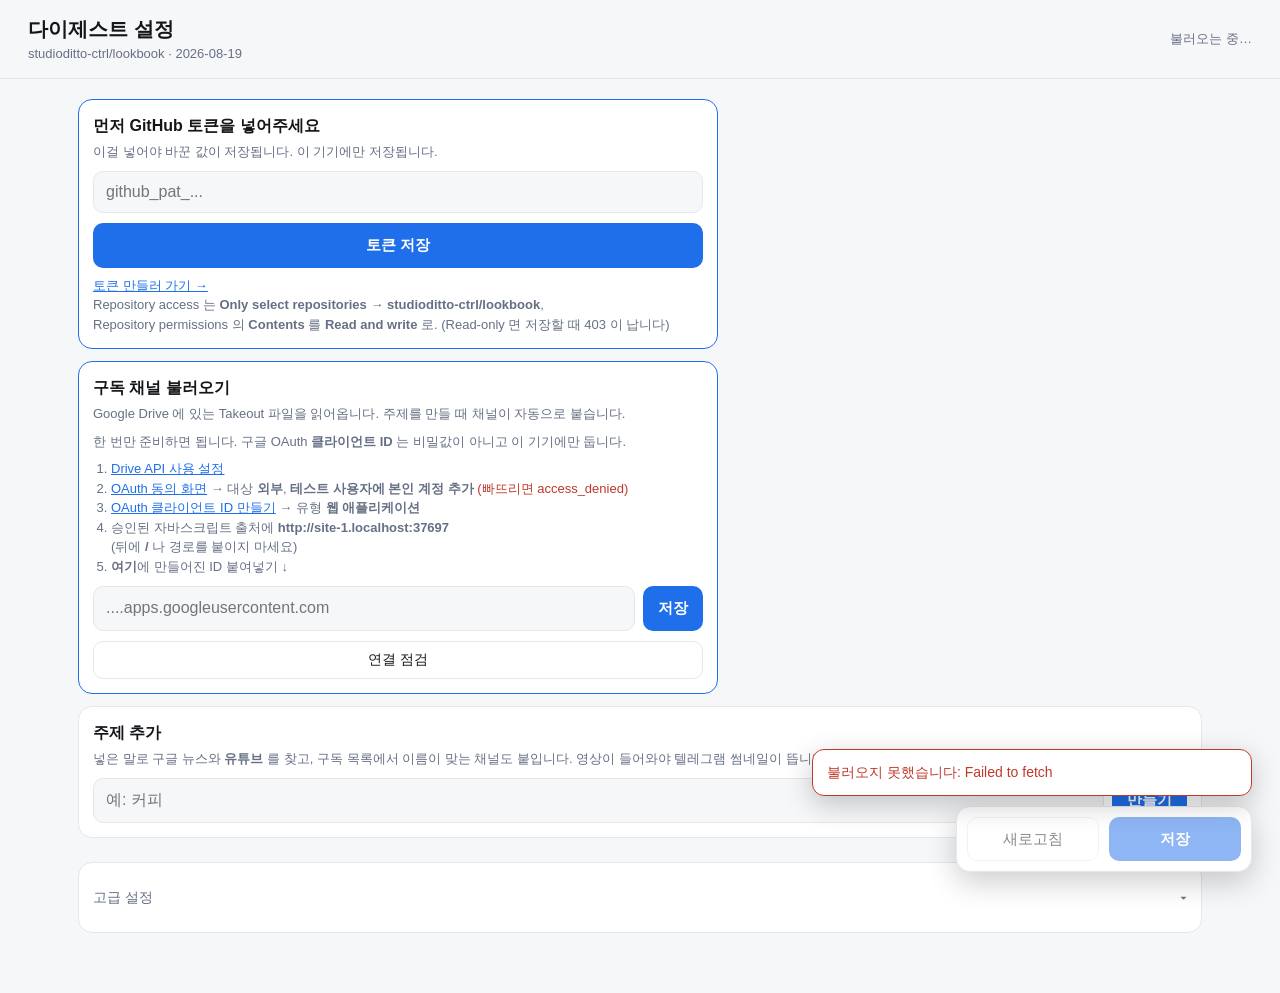
==== commit 88024c5a: "어드민 페이지를 네 파일로 나눈다 index.html 이 1,485줄이었다. 스타일·마크업·YAML 파서·드래그·GitHub 저장이 한 파일에 있어 무엇을 고치든 전체를 헤집어야 " ====
--- a/docs/index.html
+++ b/docs/index.html
@@ -7,156 +7,7 @@
 <title>다이제스트 설정</title>
 <link rel="icon" href="data:image/svg+xml,%3Csvg xmlns='http://www.w3.org/2000/svg' viewBox='0 0 64 64'%3E%3Crect width='64' height='64' rx='14' fill='%231f6feb'/%3E%3Cpath d='M14 31 50 16 40 49l-9-10-4 9-2-12z' fill='%23fff'/%3E%3C/svg%3E">
 <script src="https://accounts.google.com/gsi/client" async defer></script>
-<style>
-  :root{
-    --bg:#f6f7f9; --card:#fff; --ink:#14171a; --muted:#667085; --line:#e4e7ec;
-    --accent:#1f6feb; --accent-ink:#fff; --danger:#c0392b; --ok:#0f7b3f;
-    --radius:14px;
-  }
-  @media (prefers-color-scheme:dark){
-    :root{ --bg:#0f1115; --card:#171a21; --ink:#e8eaed; --muted:#98a2b3;
-           --line:#272b33; --accent:#4a8bff; }
-  }
-  *{box-sizing:border-box; -webkit-tap-highlight-color:transparent}
-  html,body{margin:0; overscroll-behavior-y:contain}
-  body{
-    background:var(--bg); color:var(--ink); font:16px/1.5 -apple-system,BlinkMacSystemFont,
-    "Apple SD Gothic Neo","Pretendard","Malgun Gothic",sans-serif;
-    padding:0 0 92px; -webkit-text-size-adjust:100%;
-  }
-  header{
-    position:sticky; top:0; z-index:10; background:var(--bg);
-    padding:calc(10px + env(safe-area-inset-top)) 16px 10px;
-    border-bottom:1px solid var(--line);
-    display:flex; align-items:center; justify-content:space-between; gap:10px;
-  }
-  h1{font-size:18px; margin:0}
-  .sub{color:var(--muted); font-size:13px}
-  #saveState{font-size:13px; color:var(--muted); text-align:right; white-space:nowrap}
-  #saveState.busy{color:var(--accent)}
-  #saveState.dirty{color:var(--danger)}
-  main{padding:14px 16px; max-width:560px; margin:0 auto}
-  .card{background:var(--card); border:1px solid var(--line); border-radius:var(--radius);
-        padding:14px; margin-bottom:12px}
-  .card h2{font-size:16px; margin:0 0 4px}
-  .row{display:flex; gap:10px; align-items:center}
-  label{font-size:12px; color:var(--muted); display:block; margin-bottom:4px}
-  input{
-    width:100%; padding:11px 12px; font-size:16px; color:var(--ink);
-    background:var(--bg); border:1px solid var(--line); border-radius:10px;
-  }
-  input[type=time]{font-variant-numeric:tabular-nums}
-  button{
-    font:inherit; font-size:15px; padding:10px 14px; border-radius:10px;
-    border:1px solid var(--line); background:var(--card); color:var(--ink);
-    cursor:pointer; min-height:44px;
-  }
-  button:disabled{opacity:.5}
-  button.primary{background:var(--accent); color:var(--accent-ink); border-color:transparent; font-weight:600}
-  button.ghost{background:transparent}
-  button.tiny{min-height:38px; padding:6px 12px; font-size:14px}
-  button.wide{width:100%; margin-top:10px}
-
-  .slot{border:1px solid var(--line); border-radius:12px; padding:12px; margin-top:10px}
-  .slot .head{display:flex; align-items:center; justify-content:space-between; gap:10px}
-  .slot .head input.title{flex:1; padding:8px 10px; font-size:15px; font-weight:600}
-  button.danger{color:var(--danger)}
-  button.dashed{border-style:dashed; color:var(--muted)}
-  .duo{display:grid; grid-template-columns:1fr 1fr; gap:10px; margin-top:10px}
-  .step{display:flex; align-items:center; background:var(--bg);
-        border:1px solid var(--line); border-radius:10px; overflow:hidden}
-  .step button{flex:0 0 38px; min-height:42px; padding:0; border:0; background:none;
-        color:var(--accent); font-size:20px; line-height:1}
-  .step span{flex:1; text-align:center; font-variant-numeric:tabular-nums}
-
-  /* 켜기/끄기 스위치 */
-  .sw{position:relative; flex:0 0 50px; height:30px}
-  .sw input{position:absolute; inset:0; width:100%; height:100%; margin:0; opacity:0}
-  .sw i{position:absolute; inset:0; border-radius:999px; background:var(--line); transition:.15s}
-  .sw i::after{content:""; position:absolute; top:3px; left:3px; width:24px; height:24px;
-        border-radius:50%; background:#fff; transition:.15s}
-  .sw input:checked + i{background:var(--accent)}
-  .sw input:checked + i::after{transform:translateX(20px)}
-
-  .chips{display:flex; flex-wrap:wrap; gap:8px; margin-top:8px}
-  .chip{display:inline-flex; align-items:center; gap:4px; padding:6px 6px 6px 12px;
-        background:var(--bg); border:1px solid var(--line); border-radius:999px; font-size:14px}
-  .chip.plain{padding-right:12px}
-  .chip button{border:0; background:none; padding:0; min-height:28px; width:28px;
-        color:var(--muted); font-size:18px; line-height:1}
-  /* 순위 상자 — 칩을 끌어다 옮긴다 */
-  .tier{border:1px dashed var(--line); border-radius:12px; padding:8px 10px; margin-top:8px}
-  .tier.over{border-color:var(--accent); border-style:solid; background:rgba(31,111,235,.07)}
-  .tier .head{display:flex; justify-content:space-between; font-size:12px; color:var(--muted)}
-  .chip.kw{touch-action:none; cursor:grab; user-select:none; -webkit-user-select:none}
-  .chip.kw.dragging{opacity:.35}
-  .chip.kw.ghost{position:fixed; z-index:60; pointer-events:none; cursor:grabbing;
-        box-shadow:0 8px 22px rgba(0,0,0,.28); background:var(--card)}
-  .add{display:flex; gap:8px; margin-top:10px}
-  .add input{flex:1}
-  details{margin-top:12px}
-  details > summary{cursor:pointer; font-size:14px; color:var(--muted);
-        padding:10px 0; list-style:none; display:flex; justify-content:space-between}
-  details > summary::-webkit-details-marker{display:none}
-  details > summary::after{content:"▾"; transition:.15s}
-  details[open] > summary::after{transform:rotate(180deg)}
-
-  footer{
-    position:fixed; left:0; right:0; bottom:0; background:var(--card);
-    border-top:1px solid var(--line); display:flex; gap:10px;
-    padding:10px 16px calc(10px + env(safe-area-inset-bottom));
-  }
-  footer button{flex:1}
-  /* 눌렀는지 항상 보이도록 화면 아래에 띄운다 — 스크롤 위치와 무관하게 */
-  .toast{
-    position:fixed; left:12px; right:12px; z-index:20; display:none;
-    bottom:calc(74px + env(safe-area-inset-bottom));
-    background:var(--card); border:1px solid var(--line); border-radius:12px;
-    padding:12px 14px; font-size:14px; box-shadow:0 8px 28px rgba(0,0,0,.22);
-  }
-  .toast.show{display:block}
-  .toast.ok{border-color:var(--ok); color:var(--ok)}
-  .toast.err{border-color:var(--danger); color:var(--danger)}
-  .toast.busy{border-color:var(--accent); color:var(--accent)}
-  .toast a{color:var(--accent)}
-  .note{font-size:13px; color:var(--muted); margin-top:8px}
-  kbd{
-    font:inherit; font-size:12px; padding:1px 6px; border-radius:6px;
-    border:1px solid var(--line); background:var(--bg);
-  }
-
-  /* ---------- 데스크탑 ----------
-     주제가 다섯 개를 넘어가면 세로로만 쌓여 스크롤이 길어진다.
-     넓은 화면에서는 카드를 나란히 놓고, 아래 막대를 오른쪽 아래로 띄운다. */
-  @media (min-width:900px){
-    body{padding-bottom:28px}
-    header{padding:14px 28px}
-    h1{font-size:20px}
-    main{max-width:1180px; padding:20px 28px}
-
-    #digests{
-      display:grid; grid-template-columns:repeat(auto-fill, minmax(340px, 1fr));
-      gap:14px; align-items:start;
-    }
-    #digests > .card{margin-bottom:0}
-
-    /* 토큰·Drive·주제 추가는 폭을 다 쓰지 않아도 된다 */
-    #tokenCard > .card, #driveSetup > .card{max-width:640px}
-
-    footer{
-      left:auto; right:28px; bottom:28px; width:auto;
-      border:1px solid var(--line); border-radius:14px;
-      box-shadow:0 10px 30px rgba(0,0,0,.2);
-      padding:10px;
-    }
-    footer button{flex:0 0 auto; min-width:132px}
-    .toast{left:auto; right:28px; bottom:104px; width:min(440px, 42vw)}
-  }
-  @media (hover:hover){
-    button:hover{border-color:var(--accent)}
-    button.primary:hover{filter:brightness(1.08)}
-  }
-</style>
+<link rel="stylesheet" href="./app.css">
 </head>
 <body>
 <header>
@@ -214,1272 +65,6 @@
   <button class="ghost" id="reloadBtn" onclick="load()">새로고침</button>
   <button class="primary" id="saveBtn" onclick="save()">저장</button>
 </footer>
-
-<script>
-const REPO = "studioditto-ctrl/lookbook";
-const BRANCH = "claude/running-news-telegram-delivery-hgx53y";
-const FILE = "settings.yaml";
-const RUNS = `https://github.com/${REPO}/actions/workflows/digest.yml`;
-// 저장에 실패해도 고친 값을 잃지 않도록 이 기기에 남겨둔다
-const DRAFT = "settings_draft";
-const BUILD = "2026-08-19";   // 화면에 찍어 어느 판인지 확인한다
-
-let data = null, sha = null;
-let dirty = false, saving = false, savedAt = null, loadedAt = null, timer = null;
-
-const $ = id => document.getElementById(id);
-const esc = s => String(s).replace(/[&<>"]/g, c => ({'&':'&amp;','<':'&lt;','>':'&gt;','"':'&quot;'}[c]));
-const hhmm = d => d.toTimeString().slice(0, 5);
-/* 열어둔 상세 패널은 다시 그려도 열린 채로 둔다 */
-const open = new Set();
-
-let toastTimer = null;
-function toast(msg, kind, keep){
-  const el = $("toast");
-  el.innerHTML = msg;
-  el.className = "toast show " + (kind || "");
-  clearTimeout(toastTimer);
-  if (kind === "ok" && !keep) toastTimer = setTimeout(() => el.className = "toast", 4000);
-  if (keep) toastTimer = setTimeout(() => el.className = "toast", 12000);
-}
-
-function showState(){
-  const el = $("saveState");
-  if (saving)      { el.textContent = "저장하는 중…";              el.className = "busy"; }
-  else if (dirty)  { el.textContent = "바뀜 — 곧 저장됩니다";      el.className = "dirty"; }
-  else if (savedAt){ el.textContent = "저장됨 " + hhmm(savedAt);   el.className = ""; }
-  else if (loadedAt){el.textContent = "불러옴 " + hhmm(loadedAt);  el.className = ""; }
-  const busy = saving || !data;
-  $("saveBtn").disabled = busy;
-  $("reloadBtn").disabled = busy;
-}
-
-/* 어떤 값이든 바뀌면 곧바로 저장까지 간다 — 저장 버튼을 안 눌러도 반영된다 */
-function touch(){
-  dirty = true; showState();
-  try{ localStorage.setItem(DRAFT, toYaml(data)); }catch(e){ /* 용량 초과는 무시 */ }
-  clearTimeout(timer);
-  timer = setTimeout(() => save(), 1200);
-}
-function discardDraft(){
-  localStorage.removeItem(DRAFT); dirty = false;
-  load();
-}
-
-/* ---------- YAML (이 파일의 구조에 한정한 최소 구현) ---------- */
-function quote(s){
-  s = String(s);
-  return /^[\w가-힣ㄱ-ㅎ][\w가-힣ㄱ-ㅎ .·&+-]*$/.test(s) ? s : JSON.stringify(s);
-}
-function toYaml(d){
-  let out = "# 모바일 어드민 페이지가 저장한 파일입니다.\n";
-  out += "# 채널 목록은 config*.yaml 에 있습니다.\n\ndigests:\n";
-  for (const dg of d.digests){
-    out += "  - " + (dg.config ? `config: ${dg.config}\n` : `key: ${quote(dg.key)}\n`);
-    if (dg.config && dg.key) out += `    key: ${quote(dg.key)}\n`;
-    out += `    label: ${quote(dg.label)}\n`;
-    out += dg.slots.length ? "    slots:\n" : "    slots: []\n";
-    for (const s of dg.slots){
-      out += `      - slot: ${s.slot}\n`;
-      out += `        title: ${JSON.stringify(s.title)}\n`;
-      out += `        send_at: ${JSON.stringify(s.send_at)}\n`;
-      out += `        enabled: ${s.enabled ? "true" : "false"}\n`;
-      out += `        articles: ${s.articles}\n        videos: ${s.videos}\n`;
-    }
-    out += "    keywords:\n";
-    for (const [k, v] of Object.entries(dg.keywords)) out += `      ${quote(k)}: ${v}\n`;
-    if ((dg.queries || []).length){
-      out += "    queries:\n";
-      for (const q of dg.queries){
-        out += `      - name: ${quote(q.name)}\n        query: ${JSON.stringify(q.query)}\n`;
-        if (q.tags && q.tags.length) out += `        tags: [${q.tags.join(", ")}]\n`;
-      }
-    }
-    if ((dg.feeds || []).length){
-      out += "    feeds:\n";
-      for (const f of dg.feeds){
-        out += `      - name: ${quote(f.name)}\n        url: ${JSON.stringify(f.url)}\n`;
-        if (f.tags && f.tags.length) out += `        tags: [${f.tags.join(", ")}]\n`;
-      }
-    }
-    if ((dg.channels || []).length){
-      out += "    channels:\n";
-      for (const c of dg.channels){
-        out += `      - name: ${quote(c.name)}\n        channel_id: ${c.channel_id}\n`;
-        if (c.tags && c.tags.length) out += `        tags: [${c.tags.join(", ")}]\n`;
-      }
-    }
-  }
-  out += "\nexclude:\n";
-  for (const w of d.exclude) out += `  - ${quote(w)}\n`;
-  return out;
-}
-/* 우리가 쓰는 모양만 읽는 파서 — 들여쓰기와 키가 위 형식과 같다고 가정한다 */
-function fromYaml(text){
-  const out = {digests: [], exclude: []};
-  let dg = null, slot = null, mode = null;
-  for (const raw of text.split("\n")){
-    const line = raw.replace(/\t/g, "  ");
-    if (!line.trim() || line.trim().startsWith("#")) continue;
-    const indent = line.length - line.trimStart().length;
-    const t = line.trim();
-    if (t === "digests:"){ mode = "digests"; continue; }
-    if (t === "exclude:"){ mode = "exclude"; continue; }
-    if (mode === "exclude" && t.startsWith("- ")){ out.exclude.push(unq(t.slice(2))); continue; }
-    if (mode !== "digests") continue;
-
-    if (indent === 2 && (t.startsWith("- config:") || t.startsWith("- key:"))){
-      dg = {config: "", key: "", label: "", slots: [], keywords: {}, queries: [], channels: [], feeds: []};
-      const [k, ...rest] = t.slice(2).split(":");
-      dg[k.trim()] = unq(rest.join(":").trim());
-      out.digests.push(dg); slot = null; continue;
-    }
-    if (!dg) continue;
-    if (indent === 4 && t.startsWith("key:")){ dg.key = unq(t.slice(4).trim()); continue; }
-    if (indent === 4 && t.startsWith("label:")){ dg.label = unq(t.slice(6).trim()); continue; }
-    if (indent === 4 && t.startsWith("slots:")){ dg._in = "slots"; continue; }
-    if (indent === 4 && t === "keywords:"){ dg._in = "keywords"; continue; }
-    if (indent === 4 && t === "queries:"){ dg._in = "queries"; continue; }
-    if (indent === 4 && t === "channels:"){ dg._in = "channels"; continue; }
-    if (indent === 4 && t === "feeds:"){ dg._in = "feeds"; continue; }
-    if (dg._in === "queries" || dg._in === "channels" || dg._in === "feeds"){
-      const list = dg._in === "queries" ? dg.queries
-                 : dg._in === "channels" ? dg.channels : dg.feeds;
-      if (t.startsWith("- name:")){ list.push({name: unq(t.slice(7).trim())}); continue; }
-      const cur = list[list.length - 1];
-      if (!cur) continue;
-      const [k, ...rest] = t.split(":");
-      const v = rest.join(":").trim();
-      if (k === "tags") cur.tags = v.replace(/[\[\]]/g, "").split(",").map(x => x.trim()).filter(Boolean);
-      else cur[k.trim()] = unq(v);
-      continue;
-    }
-    if (dg._in === "slots" && t.startsWith("- slot:")){
-      slot = {slot: t.slice(7).trim(), title: "", send_at: "08:00", enabled: true, articles: 1, videos: 1};
-      dg.slots.push(slot); continue;
-    }
-    if (dg._in === "slots" && slot){
-      const [k, ...rest] = t.split(":");
-      const v = rest.join(":").trim();
-      if (k === "title") slot.title = unq(v);
-      else if (k === "send_at") slot.send_at = unq(v);
-      else if (k === "enabled") slot.enabled = v === "true";
-      else if (k === "articles") slot.articles = +v;
-      else if (k === "videos") slot.videos = +v;
-      continue;
-    }
-    if (dg._in === "keywords" && indent >= 6){
-      const i = t.lastIndexOf(":");
-      dg.keywords[unq(t.slice(0, i).trim())] = +t.slice(i + 1).trim();
-    }
-  }
-  out.digests.forEach(d => delete d._in);
-  return out;
-}
-const unq = s => (s.startsWith('"') && s.endsWith('"')) ? JSON.parse(s) : s;
-
-/* ---------- 렌더링 ---------- */
-const arg = s => `'${String(s).replace(/\\/g, "\\\\").replace(/'/g, "\\'")}'`;
-
-function stepper(di, si, key, val){
-  return `<div class="step">
-    <button onclick="bump(${di},${si},'${key}',-1)" aria-label="줄이기">−</button>
-    <span id="v${di}-${si}-${key}">${val}</span>
-    <button onclick="bump(${di},${si},'${key}',1)" aria-label="늘리기">+</button>
-  </div>`;
-}
-
-function render(){
-  $("digests").innerHTML = data.digests.map((dg, di) => `
-    <div class="card">
-      <h2>${esc(dg.label)}</h2>
-      ${dg.slots.map((s, si) => `
-        <div class="slot">
-          <div class="head">
-            <input class="title" value="${esc(s.title)}" aria-label="메시지 제목"
-                   onchange="set(${di},${si},'title',this.value)">
-            <label class="sw" style="margin:0">
-              <input type="checkbox" ${s.enabled ? "checked" : ""}
-                     onchange="set(${di},${si},'enabled',this.checked)" aria-label="발송"><i></i>
-            </label>
-          </div>
-          <div style="margin-top:10px">
-            <label>보내는 시각</label>
-            <input type="time" value="${s.send_at}" onchange="set(${di},${si},'send_at',this.value)">
-          </div>
-          <div class="duo">
-            <div><label>기사</label>${stepper(di, si, "articles", s.articles)}</div>
-            <div><label>영상</label>${stepper(di, si, "videos", s.videos)}</div>
-          </div>
-          <div class="duo">
-            <button class="tiny ghost" onclick="testSend(${di},${si})">지금 테스트 발송</button>
-            <button class="tiny danger" onclick="delSlot(${di},${si})">이 시간 삭제</button>
-          </div>
-        </div>`).join("")}
-      <button class="tiny wide dashed" onclick="addSlot(${di})">＋ 보낼 시간 추가</button>
-
-      <details data-panel="d${di}" ${open.has("d" + di) ? "open" : ""}
-               ontoggle="panel('d${di}',this.open)">
-        <summary>키워드 ${Object.keys(dg.keywords).length} · 채널 ${(dg.channels || []).length} · 블로그 ${(dg.feeds || []).length}</summary>
-
-        <label style="margin-top:6px">키워드 — 이 말로 찾고, 위 순위일수록 먼저 골라집니다</label>
-        <div class="sub">칩을 끌어다 다른 순위로 옮길 수 있습니다.</div>
-        ${keywordTiers(di, dg)}
-        <div class="seg" style="margin-top:10px">
-          ${TIERS.map(([w, label]) => `<button aria-pressed="${tierFor(di) === w}"
-              onclick="pickTier(${di},${w})">${label}</button>`).join("")}
-        </div>
-        <div class="add">
-          <input id="kw${di}" placeholder="예: 인터벌" enterkeyhint="done"
-                 autocapitalize="off" autocomplete="off"
-                 onkeydown="if(event.key==='Enter'){event.preventDefault();addKeyword(${di})}">
-          <button class="tiny" onclick="addKeyword(${di})">추가</button>
-        </div>
-        <div class="note">
-          ${(dg.queries || []).length
-            ? `검색에 쓰는 말: <b>${esc(dg.queries[0].query)}</b>`
-            : "키워드를 넣으면 그 말로 구글 뉴스와 유튜브를 찾습니다."}
-        </div>
-        <div class="add">
-          <button class="tiny ghost" style="flex:1" onclick="suggestFor(${di})">추천 키워드 보기</button>
-        </div>
-        <div class="chips" id="sg${di}">${suggestionChips(di, dg)}</div>
-
-        <label style="margin-top:16px">네이버 블로그</label>
-        <div class="chips">
-          ${(dg.feeds || []).map((f, fi) => `
-            <span class="chip">${esc(f.name)}
-              <button onclick="delFeed(${di},${fi})" aria-label="삭제">×</button></span>`).join("")
-            || '<span class="sub">없음</span>'}
-        </div>
-        <div class="add">
-          <input id="bl${di}" placeholder="blog.naver.com/아이디 또는 아이디" enterkeyhint="done"
-                 autocapitalize="off" autocomplete="off"
-                 onkeydown="if(event.key==='Enter'){event.preventDefault();addFeed(${di})}">
-          <button class="tiny" onclick="addFeed(${di})">추가</button>
-        </div>
-
-        <label style="margin-top:16px">유튜브 채널</label>
-        <div class="chips">
-          ${(dg.channels || []).map((c, ci) => `
-            <span class="chip">${esc(c.name)}
-              <button onclick="delChannel(${di},${ci})" aria-label="삭제">×</button></span>`).join("")
-            || '<span class="sub">없음 (config 파일 목록은 그대로 쓰입니다)</span>'}
-        </div>
-        <div class="add">
-          <input id="cs${di}" placeholder="구독에서 검색 — 예: 커피"
-                 oninput="searchSubs(${di})" enterkeyhint="search">
-        </div>
-        <div class="chips" id="cr${di}"></div>
-
-        <button class="tiny wide danger" style="margin-top:16px"
-                onclick="delTopic(${di})">'${esc(dg.label)}' 주제 삭제</button>
-      </details>
-    </div>`).join("");
-
-  $("excludeChips").innerHTML = data.exclude.map(w => `
-    <span class="chip">${esc(w)}
-      <button onclick="delExclude(${arg(w)})" aria-label="삭제">×</button>
-    </span>`).join("");
-}
-
-function panel(id, isOpen){ isOpen ? open.add(id) : open.delete(id); }
-
-/* 한 주제에 시간을 몇 개든 둘 수 있다. 회차 이름은 겹치지 않게 만든다. */
-function addSlot(di){
-  const dg = data.digests[di];
-  const used = new Set(dg.slots.map(s => s.slot));
-  let name;
-  do { name = "s" + Math.random().toString(36).slice(2, 7); } while (used.has(name));
-
-  const last = dg.slots[dg.slots.length - 1];
-  dg.slots.push({
-    slot: name,
-    title: `${dg.label} 브리핑`,
-    send_at: nextHour(last && last.send_at),
-    enabled: true,
-    articles: last ? last.articles : 1,
-    videos: last ? last.videos : 3,
-  });
-  render(); touch();
-  toast(`${esc(dg.label)} 에 보낼 시간을 하나 더 넣었습니다. 시각과 제목을 정해주세요.`, "busy");
-}
-/* 마지막 시각 다음의 정시. 없으면 09:00 */
-function nextHour(send_at){
-  if (!send_at) return "09:00";
-  const h = (parseInt(send_at.slice(0, 2), 10) + 1) % 24;
-  return String(h).padStart(2, "0") + ":00";
-}
-function delSlot(di, si){
-  const dg = data.digests[di], s = dg.slots[si];
-  // 하나뿐인 시간을 지우면 보낼 일이 없는 주제가 남는다. 그때는 주제째 묻는다.
-  if (dg.slots.length === 1){
-    if (!confirm(`'${dg.label}' 의 마지막 시간입니다. 주제째 지울까요?`)) return;
-    return delTopic(di, true);
-  }
-  if (!confirm(`'${s.title}' (${s.send_at}) 을(를) 지울까요?`)) return;
-  dg.slots.splice(si, 1);
-  render(); touch();
-  toast(`'${esc(s.title)}' 을(를) 지웠습니다.`, "busy");
-}
-function delTopic(di, confirmed){
-  const dg = data.digests[di];
-  if (!confirmed && !confirm(`'${dg.label}' 주제를 통째로 지울까요?`)) return;
-  data.digests.splice(di, 1);
-  open.delete("d" + di);
-  render(); touch();
-  toast(`'${esc(dg.label)}' 주제를 지웠습니다.`
-    + (dg.config ? ` (${esc(dg.config)} 파일은 그대로 둡니다)` : ""), "busy");
-}
-function set(di, si, key, val){ data.digests[di].slots[si][key] = val; touch(); }
-function bump(di, si, key, delta){
-  const slot = data.digests[di].slots[si];
-  slot[key] = Math.max(0, Math.min(10, (slot[key] || 0) + delta));
-  $(`v${di}-${si}-${key}`).textContent = slot[key];
-  touch();
-}
-
-/* 키워드 하나가 두 가지 일을 한다 — 찾는 말이자 우선순위다.
-   칸을 둘로 나눠 두 번 입력하게 할 이유가 없다.
-
-   검색어는 키워드에서 만들어 낸다. 하나씩 따로 걸면 키워드 수만큼 호출이
-   늘어나므로(유튜브 search 는 1회 100유닛) OR 로 묶어 한 번만 부른다.
-   너무 넓어지지 않게 가중치 높은 순으로 몇 개만 쓴다. */
-const QUERY_WORDS = 6;
-
-/* 화면은 세 순위로 보여주고 저장은 그대로 숫자 가중치다.
-   filter._score 가 이 숫자를 더해 점수를 매긴다. */
-const TIERS = [[3, "1순위"], [2, "2순위"], [1, "3순위"]];
-const newTier = {};   // 주제별로 '추가' 할 때 쓸 순위
-
-function tierOf(weight){
-  const n = Number(weight) || 1;
-  return n >= 3 ? 3 : (n <= 1 ? 1 : 2);
-}
-function tierFor(di){ return newTier[di] || 2; }
-function pickTier(di, weight){ newTier[di] = weight; render(); }
-
-function keywordTiers(di, dg){
-  return TIERS.map(([weight, label]) => {
-    const words = Object.entries(dg.keywords)
-      .filter(([, w]) => tierOf(w) === weight)
-      .map(([word]) => word);
-    return `
-      <div class="tier" data-di="${di}" data-tier="${weight}">
-        <div class="head"><span>${label}</span><span>${words.length}</span></div>
-        <div class="chips">
-          ${words.map(word => `<span class="chip kw" data-di="${di}" data-word="${esc(word)}">
-              ${esc(word)}
-              <button onclick="delKeyword(${di},${arg(word)})" aria-label="삭제">×</button>
-            </span>`).join("") || '<span class="sub">비어 있음</span>'}
-        </div>
-      </div>`;
-  }).join("");
-}
-
-/* 낱말이 여럿이면 따옴표로 묶는다.
-   "남성 피부 OR 남성 화장품" 은 검색엔진이
-   남성 AND (피부 OR 남성) AND (화장품) 으로 읽어 엉뚱한 게 나온다.
-   '"남성 피부" OR "남성 화장품"' 이라야 뜻대로 걸린다. */
-function asPhrase(word){
-  return /\s/.test(word) ? `"${word.replace(/"/g, "")}"` : word;
-}
-
-function syncQueries(dg){
-  const words = Object.entries(dg.keywords)
-    .sort((a, b) => b[1] - a[1])
-    .slice(0, QUERY_WORDS)
-    .map(([word]) => asPhrase(word));
-  dg.queries = words.length ? [{name: dg.label, query: words.join(" OR ")}] : [];
-}
-
-function addKeyword(di, word){
-  const el = $("kw" + di);
-  const k = (word !== undefined ? word : el.value).trim();
-  if (!k) return;
-  const dg = data.digests[di];
-  if (dg.keywords[k]){ toast(`'${esc(k)}' 은(는) 이미 있습니다.`, "err"); return; }
-  dg.keywords[k] = tierFor(di);
-  syncQueries(dg);
-  if (el) el.value = "";
-  open.add("d" + di);            // 넣은 칩이 바로 보이도록 패널을 연 채로 둔다
-  render(); touch();
-  toast(`'${esc(k)}' 을(를) ${esc(dg.label)} 에 넣었습니다. 저장하는 중…`, "busy");
-}
-function delKeyword(di, k){
-  const dg = data.digests[di];
-  delete dg.keywords[k];
-  syncQueries(dg);
-  render(); touch();
-}
-
-/* ---------- 추천 키워드 ----------
-   자동완성 API 는 브라우저에서 막힐 수 있어(CORS) 결과를 보장할 수 없다.
-   그래서 네트워크 없이도 항상 나오는 쪽을 먼저 만들고, 원격은 얹기만 한다. */
-const SUGGEST_SUFFIX = ["추천", "후기", "입문", "초보", "리뷰", "트렌드", "꿀팁", "순위", "비교"];
-const suggestPool = {};   // 주제 이름 -> 후보 전체. 이미 넣은 말은 그릴 때 걸러낸다.
-
-function localSuggestions(label){
-  const out = SUGGEST_SUFFIX.map(s => `${label} ${s}`);
-  // 불러온 구독 채널 이름에서 같이 쓰이는 말을 뽑는다
-  const needle = label.toLowerCase();
-  for (const s of subs){
-    if (!s.title.toLowerCase().includes(needle)) continue;
-    for (const word of s.title.split(/[\s·,\-_/|()\[\]]+/)){
-      if (word.length >= 2 && word.toLowerCase() !== needle) out.push(word);
-    }
-  }
-  return out;
-}
-
-async function remoteSuggestions(label){
-  // 열려 있으면 쓰고, 막히면 조용히 포기한다. 이것 때문에 화면이 멈추면 안 된다.
-  const control = new AbortController();
-  const timer = setTimeout(() => control.abort(), 4000);
-  try{
-    const r = await fetch(
-      "https://duckduckgo.com/ac/?type=list&q=" + encodeURIComponent(label),
-      {signal: control.signal});
-    if (!r.ok) return [];
-    const body = await r.json();
-    // ["러닝", ["러닝화", "러닝 크루", …]] 또는 [{phrase: …}]
-    const list = Array.isArray(body) ? (body[1] || []) : (body || []);
-    return list.map(x => typeof x === "string" ? x : (x && x.phrase) || "").filter(Boolean);
-  }catch(e){
-    return [];
-  }finally{ clearTimeout(timer); }
-}
-
-/* 이미 넣은 말을 뺀 나머지. 넣을 때마다 줄어들되 목록은 남는다. */
-function visibleSuggestions(dg){
-  const pool = suggestPool[dg.label] || [];
-  const taken = new Set(Object.keys(dg.keywords).map(k => k.toLowerCase()));
-  const seen = new Set();
-  const picks = [];
-  for (const word of pool){
-    const clean = String(word).trim();
-    const key = clean.toLowerCase();
-    if (!clean || clean.length > 20 || taken.has(key) || seen.has(key)) continue;
-    seen.add(key);
-    picks.push(clean);
-    if (picks.length >= 9) break;
-  }
-  return picks;
-}
-
-function suggestionChips(di, dg){
-  if (!suggestPool[dg.label]) return "";
-  const picks = visibleSuggestions(dg);
-  if (!picks.length) return '<span class="sub">더 추천할 말이 없습니다.</span>';
-  return picks.map(w => `<span class="chip plain"><button
-      style="width:auto;padding:0;font-size:14px;color:var(--accent)"
-      onclick="addKeyword(${di},${arg(w)})">+ ${esc(w)}</button></span>`).join("")
-    + `<span class="chip plain"><button style="width:auto;padding:0;font-size:14px"
-      onclick="addAllSuggestions(${di})">모두 추가(${Math.min(5, picks.length)})</button></span>`;
-}
-
-async function suggestFor(di, quiet){
-  const dg = data.digests[di];
-  if (!dg) return;
-  const box = $("sg" + di);
-  if (box && !suggestPool[dg.label]) box.innerHTML = '<span class="sub">추천을 찾는 중…</span>';
-
-  if (!suggestPool[dg.label]){
-    const remote = await remoteSuggestions(dg.label);
-    suggestPool[dg.label] = [...remote, ...localSuggestions(dg.label)];
-  }
-  render();
-  const picks = visibleSuggestions(dg);
-  if (!quiet && picks.length) toast(`추천 ${picks.length}개 — 넣을 것만 누르세요.`, "ok");
-}
-
-function addAllSuggestions(di){
-  const dg = data.digests[di];
-  let added = 0;
-  for (const word of visibleSuggestions(dg).slice(0, 5)){
-    if (dg.keywords[word]) continue;
-    // 사람이 고른 말이 아니므로 낮은 순위로 넣는다. 끌어 올리면 된다.
-    dg.keywords[word] = 1;
-    added += 1;
-  }
-  if (!added) return;
-  syncQueries(dg);
-  open.add("d" + di);
-  render(); touch();
-  toast(`${added}개를 ${esc(dg.label)} 에 넣었습니다.`, "busy");
-}
-function addExclude(){
-  const w = $("excludeInput").value.trim();
-  if (!w || data.exclude.includes(w)) return;
-  data.exclude.push(w); $("excludeInput").value = ""; render(); touch();
-}
-function delExclude(w){ data.exclude = data.exclude.filter(x => x !== w); render(); touch(); }
-
-/* 주제 이름이 채널명에 들어 있으면 붙인다. 대소문자는 무시한다. */
-function matchChannels(label){
-  const needle = label.toLowerCase();
-  return subs.filter(s => s.title.toLowerCase().includes(needle))
-             .slice(0, 8)
-             .map(s => ({name: s.title, channel_id: s.id}));
-}
-
-function addTopic(){
-  const label = $("newTopic").value.trim();
-  if (!label) return;
-  const key = "t" + Date.now().toString(36);
-  data.digests.push({
-    config: "", key, label,
-    slots: [{slot: "daily", title: `${label} 브리핑`, send_at: "18:00",
-             enabled: true, articles: 2, videos: 3}],
-    keywords: {[label]: 3},
-    queries: [{name: label, query: label}],
-    channels: matchChannels(label),
-    feeds: [],
-  });
-  $("newTopic").value = "";
-  const di = data.digests.length - 1;
-  syncQueries(data.digests[di]);
-  open.add("d" + di);   // 붙은 채널과 추천을 바로 볼 수 있게
-  render(); touch();
-  suggestFor(di, true);
-  const n = data.digests[data.digests.length - 1].channels.length;
-  toast(n
-    ? `'${esc(label)}' 주제를 만들고 구독 채널 ${n}개를 붙였습니다. 아래에서 확인하세요.`
-    : `'${esc(label)}' 주제를 만들었습니다. 이름이 맞는 구독 채널은 없지만 `
-      + `유튜브 검색으로 영상이 들어옵니다.`,
-    "busy");
-}
-
-/* ---------- 구독 채널 — Google Drive 에서 읽어 이 브라우저에만 보관 ---------- */
-const DRIVE_SCOPE = "https://www.googleapis.com/auth/drive.readonly";
-let subs = JSON.parse(localStorage.getItem("subs") || "[]");
-let subsMeta = JSON.parse(localStorage.getItem("subs_meta") || "null");
-let gToken = null, gTokenAt = 0;
-
-function subsInfo(){
-  const el = $("subsInfo");
-  if (!el) return;
-  el.textContent = subs.length
-    ? `${subs.length}개 채널 · ${subsMeta ? subsMeta.name : "출처 미상"}`
-      + (subsMeta ? ` (${new Date(subsMeta.at).toLocaleString("ko-KR")})` : "")
-    : "아직 불러오지 않았습니다.";
-}
-
-function renderDrive(){
-  const cid = localStorage.getItem("g_client_id");
-
-  // 연결 전에는 맨 위에 띄운다. 고급 설정 안에 두면 찾지 못한다.
-  $("driveSetup").innerHTML = cid ? "" : `
-    <div class="card" style="border-color:var(--accent)">
-      <h2>구독 채널 불러오기</h2>
-      <div class="sub">Google Drive 에 있는 Takeout 파일을 읽어옵니다.
-        주제를 만들 때 채널이 자동으로 붙습니다.</div>
-      <div class="note">
-        한 번만 준비하면 됩니다. 구글 OAuth <b>클라이언트 ID</b> 는 비밀값이
-        아니고 이 기기에만 둡니다.
-        <ol style="margin:8px 0 0; padding-left:18px">
-          <li><a href="https://console.cloud.google.com/apis/library/drive.googleapis.com"
-                 target="_blank" rel="noopener" style="color:var(--accent)">Drive API 사용 설정</a></li>
-          <li><a href="https://console.cloud.google.com/auth/overview"
-                 target="_blank" rel="noopener" style="color:var(--accent)">OAuth 동의 화면</a>
-              → 대상 <b>외부</b>, <b>테스트 사용자에 본인 계정 추가</b>
-              <span style="color:var(--danger)">(빠뜨리면 access_denied)</span></li>
-          <li><a href="https://console.cloud.google.com/apis/credentials/oauthclient"
-                 target="_blank" rel="noopener" style="color:var(--accent)">OAuth 클라이언트 ID 만들기</a>
-              → 유형 <b>웹 애플리케이션</b></li>
-          <li>승인된 자바스크립트 출처에 <b>${location.origin}</b><br>
-              (뒤에 <b>/</b> 나 경로를 붙이지 마세요)</li>
-          <li><b>여기</b>에 만들어진 ID 붙여넣기 ↓</li>
-        </ol>
-      </div>
-      <div class="add">
-        <input id="gcid" placeholder="....apps.googleusercontent.com" enterkeyhint="done"
-               autocapitalize="off" autocomplete="off"
-               onkeydown="if(event.key==='Enter'){event.preventDefault();saveClientId()}">
-        <button class="primary" onclick="saveClientId()">저장</button>
-      </div>
-      <button class="tiny wide ghost" onclick="driveCheck()">연결 점검</button>
-    </div>`;
-
-  $("driveBox").innerHTML = !cid ? `
-    <div class="note">맨 위 <b>구독 채널 불러오기</b> 카드에서 먼저 연결해 주세요.</div>` : `
-    <div class="duo" style="margin-top:10px">
-      <button class="tiny primary" onclick="driveOpen()">Drive 에서 고르기</button>
-      <button class="tiny" onclick="driveResync()" ${subsMeta ? "" : "disabled"}>다시 동기화</button>
-    </div>
-    <div class="chips" id="driveList"></div>
-    <div class="duo" style="margin-top:10px">
-      <button class="tiny ghost" onclick="clearSubs()">목록 지우기</button>
-      <button class="tiny ghost" onclick="clearClientId()">클라이언트 ID 바꾸기</button>
-    </div>
-    <button class="tiny wide ghost" onclick="driveCheck()">연결 점검</button>
-    <div class="note">
-      읽기 전용으로 연결하고, 받은 목록은 이 브라우저에만 둡니다.
-      저장소는 공개라 주제에 실제로 넣은 채널만 커밋됩니다.
-    </div>`;
-  subsInfo();
-}
-function saveClientId(){
-  const v = ($("gcid") || {}).value?.trim();
-  if (!v){ toast("클라이언트 ID 를 붙여넣어 주세요.", "err"); return; }
-  localStorage.setItem("g_client_id", v); renderDrive();
-  $("advanced").open = true;
-  toast("연결했습니다. Drive 에서 파일을 고르는 중…", "busy");
-  driveOpen();
-}
-function clearClientId(){
-  localStorage.removeItem("g_client_id"); localStorage.removeItem("g_granted");
-  gToken = null; renderDrive();
-}
-
-/* 구글 토큰. 한 번 허락하면 다음부터는 창 없이 조용히 받아온다. */
-/* 구글이 돌려주는 코드를 그대로 두면 뭘 고쳐야 할지 알 수 없다. 짚어준다. */
-const G_HELP = {
-  popup_failed_to_open: "브라우저가 팝업을 막았습니다. 팝업 차단을 풀고 다시 눌러주세요.",
-  popup_closed: "창을 닫으셨습니다. 다시 눌러주세요.",
-  access_denied: "구글이 거부했습니다. Cloud Console → OAuth 동의 화면 → "
-    + "<b>대상(테스트 사용자)</b> 에 지금 로그인한 계정을 추가했는지 확인해 주세요.",
-  admin_policy_enforced: "조직 정책이 막았습니다. 개인 구글 계정으로 해보세요.",
-  invalid_client: "클라이언트 ID 가 맞지 않습니다. 다시 복사해 넣어주세요.",
-  unregistered_origin: `승인된 자바스크립트 출처에 <b>${location.origin}</b> 이 없습니다.`,
-  idpiframe_initialization_failed: `승인된 자바스크립트 출처에 <b>${location.origin}</b> 을 넣어주세요.`,
-};
-function gError(code){
-  const key = String(code || "unknown");
-  const e = new Error((G_HELP[key] || "권한을 받지 못했습니다.") + ` (코드: ${esc(key)})`);
-  e.code = key;
-  return e;
-}
-
-function requestToken(prompt){
-  return new Promise((resolve, reject) => {
-    const oauth = window.google && google.accounts && google.accounts.oauth2;
-    if (!oauth) return reject(new Error("구글 스크립트를 불러오지 못했습니다. 새로고침해 주세요."));
-    const client_id = localStorage.getItem("g_client_id");
-    if (!client_id) return reject(new Error("먼저 클라이언트 ID 를 넣어주세요."));
-    oauth.initTokenClient({
-      client_id, scope: DRIVE_SCOPE,
-      callback: r => r && r.access_token
-        ? resolve(r.access_token)
-        : reject(gError(r && (r.error || r.type))),
-      error_callback: e => reject(gError(e && (e.type || e.message))),
-    }).requestAccessToken({prompt});
-  });
-}
-
-/* 처음에는 반드시 동의 화면을 띄워야 한다.
-   prompt:"" 는 '아무것도 묻지 마라' 라서, 동의한 적이 없으면 구글이 묻지 않고
-   그냥 거부한다. 한 번 허락받은 뒤에만 조용히 받는다. */
-async function googleToken(){
-  if (gToken && Date.now() - gTokenAt < 50 * 60 * 1000) return gToken;
-  const granted = localStorage.getItem("g_granted") === "1";
-  try{
-    gToken = await requestToken(granted ? "" : "consent");
-  }catch(e){
-    if (!granted) throw e;
-    // 조용히 받기가 안 되면 허락이 풀린 것이다. 다음 누름에서 동의 화면을 띄운다.
-    localStorage.removeItem("g_granted");
-    throw new Error("구글 권한이 풀렸습니다. 한 번 더 눌러주세요.");
-  }
-  gTokenAt = Date.now();
-  localStorage.setItem("g_granted", "1");
-  return gToken;
-}
-
-/* 무엇이 준비됐고 무엇이 아닌지 화면에 적어준다 */
-function driveCheck(){
-  const cid = localStorage.getItem("g_client_id") || "";
-  const rows = [
-    [!!(window.google && google.accounts && google.accounts.oauth2),
-     "구글 로그인 스크립트", "차단됐거나 아직 안 왔습니다 — 새로고침"],
-    [/\.apps\.googleusercontent\.com$/.test(cid),
-     "클라이언트 ID 형식", "…apps.googleusercontent.com 으로 끝나야 합니다"],
-    [location.protocol === "https:",
-     "https 로 열림", "http 로는 구글 로그인이 안 됩니다"],
-  ];
-  const lines = rows.map(([ok, label, bad]) =>
-    `${ok ? "✓" : "✗"} ${label}${ok ? "" : " — " + bad}`);
-  lines.push(`이 페이지 출처: <b>${location.origin}</b><br>`
-    + "→ Cloud Console 의 <b>승인된 자바스크립트 출처</b> 에 이 값이 그대로 있어야 합니다"
-    + " (뒤에 / 나 경로를 붙이면 안 됩니다)");
-  toast(lines.join("<br>"), rows.every(r => r[0]) ? "ok" : "err", true);
-}
-
-async function drive(path){
-  const r = await fetch("https://www.googleapis.com/drive/v3/" + path,
-                        {headers: {Authorization: "Bearer " + gToken}});
-  if (!r.ok){
-    const j = await r.json().catch(() => ({}));
-    throw new Error(`${r.status} ${(j.error && j.error.message) || r.statusText}`);
-  }
-  return r;
-}
-
-/* Takeout 은 zip 으로도, 풀어놓은 csv 로도 있을 수 있어 둘 다 받는다 */
-const DRIVE_Q = "trashed=false and (mimeType='text/csv' or mimeType='application/zip'"
-  + " or mimeType='application/x-zip-compressed'"
-  + " or mimeType='application/vnd.google-apps.spreadsheet')";
-
-async function driveOpen(){
-  try{
-    toast("구글 계정에 연결하는 중…", "busy");
-    await googleToken();
-    toast("Drive 를 찾는 중…", "busy");
-    const r = await drive("files?" + new URLSearchParams({
-      q: DRIVE_Q, orderBy: "modifiedTime desc", pageSize: "25",
-      fields: "files(id,name,mimeType,modifiedTime)",
-    }));
-    const files = (await r.json()).files || [];
-    if (!files.length){ toast("Drive 에서 csv·zip 파일을 찾지 못했습니다.", "err"); return; }
-    $("driveList").innerHTML = files.map(f => `
-      <span class="chip plain"><button style="width:auto;padding:0;font-size:14px;color:var(--accent)"
-        onclick="drivePick('${f.id}','${esc(f.name).replace(/'/g, "&#39;")}','${f.mimeType}')"
-        >${esc(f.name)}</button></span>`).join("");
-    toast("불러올 파일을 골라주세요.", "ok");
-  }catch(e){ toast("Drive 를 열지 못했습니다: " + esc(e.message), "err", true); }
-}
-
-async function drivePick(id, name, mimeType){
-  try{
-    toast(`${esc(name)} 을(를) 읽는 중…`, "busy");
-    const text = await driveText(id, name, mimeType);
-    useSubs(text, {id, name, mimeType});
-    $("driveList").innerHTML = "";
-  }catch(e){ toast("읽지 못했습니다: " + esc(e.message), "err", true); }
-}
-async function driveResync(){
-  if (!subsMeta) return;
-  try{
-    toast("다시 동기화하는 중…", "busy");
-    await googleToken();
-    const text = await driveText(subsMeta.id, subsMeta.name, subsMeta.mimeType);
-    useSubs(text, subsMeta);
-  }catch(e){ toast("동기화하지 못했습니다: " + esc(e.message), "err", true); }
-}
-
-async function driveText(id, name, mimeType){
-  if (mimeType === "application/vnd.google-apps.spreadsheet"){
-    const r = await drive(`files/${id}/export?mimeType=text/csv`);
-    return r.text();
-  }
-  const r = await drive(`files/${id}?alt=media`);
-  const buf = await r.arrayBuffer();
-  const zip = /\.zip$/i.test(name) || mimeType.includes("zip");
-  return zip ? unzipSubscriptions(buf) : new TextDecoder("utf-8").decode(buf);
-}
-
-function useSubs(text, meta){
-  const parsed = parseSubs(text);
-  if (!parsed.length){
-    toast("채널을 찾지 못했습니다. 유튜브 구독정보가 든 파일이 맞는지 확인해 주세요.", "err", true);
-    return;
-  }
-  subs = parsed;
-  subsMeta = {id: meta.id, name: meta.name, mimeType: meta.mimeType, at: Date.now()};
-  localStorage.setItem("subs", JSON.stringify(subs));
-  localStorage.setItem("subs_meta", JSON.stringify(subsMeta));
-  renderDrive();
-
-  // 목록이 없던 때 만든 주제는 채널이 비어 있다. 이제 붙일 수 있다고 알린다.
-  const empty = (data && data.digests || []).filter(d => !d.config && !(d.channels || []).length);
-  if (empty.length){
-    toast(`${subs.length}개 채널을 불러왔습니다.
-           <div style="margin-top:6px">채널이 비어 있는 주제 ${empty.length}개가 있습니다 —
-           <a href="#" onclick="reMatchAll();return false">이름으로 찾아 붙이기</a></div>`, "ok", true);
-    return;
-  }
-  toast(`${subs.length}개 채널을 불러왔습니다. 이 기기에만 저장됩니다.`, "ok");
-}
-
-/* 채널이 비어 있는 주제에만 붙인다. config 파일이 있는 주제는 거기에 목록이 있다. */
-function reMatchAll(){
-  const hit = [];
-  data.digests.forEach((dg, di) => {
-    if (dg.config || (dg.channels || []).length) return;
-    const found = matchChannels(dg.label);
-    if (!found.length) return;
-    dg.channels = found;
-    open.add("d" + di);
-    hit.push(`${dg.label} ${found.length}개`);
-  });
-  if (!hit.length){
-    toast("이름이 맞는 구독 채널을 찾지 못했습니다. 검색어로도 영상은 들어옵니다.", "err", true);
-    return;
-  }
-  render(); touch();
-  toast(`${esc(hit.join(", "))} 붙였습니다.`, "busy");
-}
-
-/* 채널 ID 열의 자리가 언어판마다 달라 값으로 찾는다 */
-function parseSubs(text){
-  const out = [], seen = new Set();
-  for (const line of text.split(/\r?\n/)){
-    if (!line.trim()) continue;
-    const cols = line.split(",").map(c => c.trim().replace(/^"|"$/g, ""));
-    const id = cols.find(c => /^UC[\w-]{22}$/.test(c));
-    if (!id || seen.has(id)) continue;
-    const title = cols.filter(c => c !== id && c && !/^https?:/i.test(c)).pop();
-    if (!title) continue;
-    seen.add(id); out.push({id, title});
-  }
-  return out;
-}
-
-/* zip 안의 구독정보 csv 하나만 꺼낸다. 라이브러리 없이 중앙 디렉터리를 읽는다. */
-async function unzipSubscriptions(buf){
-  const view = new DataView(buf), u8 = new Uint8Array(buf);
-  let eocd = -1;
-  for (let i = u8.length - 22; i >= Math.max(0, u8.length - 66000); i--){
-    if (view.getUint32(i, true) === 0x06054b50){ eocd = i; break; }
-  }
-  if (eocd < 0) throw new Error("zip 을 읽지 못했습니다.");
-  const count = view.getUint16(eocd + 10, true);
-  let off = view.getUint32(eocd + 16, true);
-  if (off === 0xffffffff) throw new Error("4GB 가 넘는 zip 은 못 읽습니다. csv 만 따로 올려주세요.");
-
-  const dec = new TextDecoder("utf-8");
-  for (let n = 0; n < count; n++){
-    if (view.getUint32(off, true) !== 0x02014b50) break;
-    const method = view.getUint16(off + 10, true);
-    const csize  = view.getUint32(off + 20, true);
-    const nameLen = view.getUint16(off + 28, true);
-    const extraLen = view.getUint16(off + 30, true);
-    const cmtLen = view.getUint16(off + 32, true);
-    const local = view.getUint32(off + 42, true);
-    const name = dec.decode(u8.subarray(off + 46, off + 46 + nameLen));
-
-    if (/\.csv$/i.test(name) && /(subscriptions|구독)/i.test(name)){
-      const lNameLen = view.getUint16(local + 26, true);
-      const lExtraLen = view.getUint16(local + 28, true);
-      const start = local + 30 + lNameLen + lExtraLen;
-      const data = u8.subarray(start, start + csize);
-      if (method === 0) return dec.decode(data);
-      if (method !== 8) throw new Error("이 zip 의 압축 방식은 못 풉니다.");
-      const stream = new Blob([data]).stream().pipeThrough(new DecompressionStream("deflate-raw"));
-      return new Response(stream).text();
-    }
-    off += 46 + nameLen + extraLen + cmtLen;
-  }
-  throw new Error("zip 안에서 구독정보 csv 를 찾지 못했습니다.");
-}
-
-function clearSubs(){
-  subs = []; subsMeta = null;
-  localStorage.removeItem("subs"); localStorage.removeItem("subs_meta");
-  renderDrive();
-  toast("구독 목록을 지웠습니다.", "ok");
-}
-function searchSubs(di){
-  const needle = $("cs" + di).value.trim().toLowerCase();
-  const box = $("cr" + di);
-  if (!needle){ box.innerHTML = ""; return; }
-  if (!subs.length){ box.innerHTML = '<span class="sub">먼저 고급 설정에서 Drive 구독 목록을 불러오세요.</span>'; return; }
-  const taken = new Set((data.digests[di].channels || []).map(c => c.channel_id));
-  const hits = subs.filter(s => s.title.toLowerCase().includes(needle) && !taken.has(s.id)).slice(0, 12);
-  box.innerHTML = hits.length
-    ? hits.map(h => `<span class="chip plain"><button onclick="pickChannel(${di},'${h.id}')"
-        style="width:auto;padding:0;font-size:14px;color:var(--accent)">+ ${esc(h.title)}</button></span>`).join("")
-    : '<span class="sub">일치하는 채널이 없습니다.</span>';
-}
-function pickChannel(di, id){
-  const hit = subs.find(s => s.id === id);
-  if (!hit) return;
-  (data.digests[di].channels ||= []).push({name: hit.title, channel_id: hit.id});
-  open.add("d" + di);
-  render(); touch();
-}
-function delChannel(di, ci){ data.digests[di].channels.splice(ci, 1); render(); touch(); }
-
-/* 네이버 블로그는 주소 모양이 여러 가지다. 아이디만 뽑아 RSS 주소로 만든다.
-   검색 API 는 NAVER API HUB 로 옮겨가 키가 따로 필요하지만, 블로그별 RSS 는
-   키 없이 그대로 된다. */
-function blogId(text){
-  let s = String(text).trim();
-  if (!s) return "";
-  s = s.replace(/^@/, "");
-  // https://blog.naver.com/아이디/223... · m.blog.naver.com/아이디 · rss.blog.naver.com/아이디.xml
-  const m = s.match(/(?:^|\/\/)(?:m\.|rss\.)?blog\.naver\.com\/([A-Za-z0-9_-]+)/);
-  if (m) return m[1].replace(/\.xml$/i, "");
-  if (/^[A-Za-z0-9_-]+$/.test(s)) return s;
-  return "";
-}
-function addFeed(di){
-  const el = $("bl" + di), id = blogId(el.value);
-  if (!id){
-    toast("네이버 블로그 주소나 아이디를 넣어주세요. 예: blog.naver.com/myblog", "err");
-    return;
-  }
-  const url = `https://rss.blog.naver.com/${id}.xml`;
-  const feeds = (data.digests[di].feeds ||= []);
-  if (feeds.some(f => f.url === url)){ toast(`'${esc(id)}' 은(는) 이미 있습니다.`, "err"); return; }
-  feeds.push({name: id, url});
-  el.value = "";
-  open.add("d" + di);
-  render(); touch();
-  toast(`블로그 '${esc(id)}' 을(를) ${esc(data.digests[di].label)} 에 넣었습니다.`, "busy");
-}
-function delFeed(di, fi){ data.digests[di].feeds.splice(fi, 1); render(); touch(); }
-
-/* ---------- GitHub ---------- */
-const token = () => localStorage.getItem("gh_token") || "";
-const api = path => `https://api.github.com/repos/${REPO}/contents/${path}`;
-const headers = () => ({Authorization: "Bearer " + token(), Accept: "application/vnd.github+json"});
-const enc = t => btoa(unescape(encodeURIComponent(t)));
-const dec = c => decodeURIComponent(escape(atob(c.replace(/\n/g, ""))));
-
-async function getFile(path){
-  const h = {Accept: "application/vnd.github+json"};
-  if (token()) h.Authorization = "Bearer " + token();
-  const r = await fetch(`${api(path)}?ref=${encodeURIComponent(BRANCH)}`, {headers: h, cache: "no-store"});
-  if (r.status === 404) return null;
-  if (!r.ok) throw new Error(`${r.status} ${r.statusText}`);
-  return r.json();
-}
-async function putFile(path, text, shaRef, message){
-  const body = {message, content: enc(text), branch: BRANCH};
-  if (shaRef) body.sha = shaRef;
-  const r = await fetch(api(path), {method: "PUT", headers: headers(), body: JSON.stringify(body)});
-  if (!r.ok){
-    const j = await r.json().catch(() => ({}));
-    const err = new Error(`${r.status} ${j.message || r.statusText}`);
-    err.status = r.status;
-    throw err;
-  }
-  return r.json();
-}
-
-/* GET /repos 의 permissions 는 '내가' 이 저장소에 갖는 권한이라 토큰이 무엇을
-   받았는지는 알려주지 않는다. 공개 저장소라 읽기는 누구나 되므로, 토큰이
-   무엇을 못 하는지 확인할 수 있는 건 계정뿐이다. 나머지는 짚어만 준다. */
-const OWNER = REPO.split("/")[0];
-let authProblem = null;
-
-async function tokenOwner(){
-  try{
-    const r = await fetch("https://api.github.com/user", {headers: headers()});
-    if (r.status === 401) return {bad: "토큰이 만료됐거나 잘못됐습니다. 새로 발급해 넣어주세요."};
-    if (!r.ok) return {bad: `계정을 확인하지 못했습니다 (${r.status}).`};
-    return {login: (await r.json()).login};
-  }catch(e){ return {bad: "계정을 확인하지 못했습니다: " + e.message}; }
-}
-
-/* 403 은 fine-grained 토큰이 이 저장소에 대해 Contents 쓰기를 못 받았다는 뜻이다.
-   원인이 두 가지뿐이라 둘 다 짚어주고, 계정만 실제로 확인해 준다. */
-async function showAuthProblem(detail){
-  const who = await tokenOwner();
-  authProblem = {
-    detail,
-    account: who.bad
-      ? {bad: true, text: who.bad}
-      : who.login === OWNER
-        ? {bad: false, text: `토큰 계정 ${who.login} — 저장소 주인과 같습니다.`}
-        : {bad: true, text: `토큰이 <b>${esc(who.login)}</b> 계정 것입니다. `
-            + `${esc(OWNER)} 계정으로 다시 발급해 주세요.`},
-  };
-  renderToken();
-}
-function clearAuthProblem(){ if (authProblem){ authProblem = null; renderToken(); } }
-
-async function checkToken(){
-  if (!token()){ toast("먼저 토큰을 넣어주세요.", "err"); return; }
-  toast("토큰을 확인하는 중…", "busy");
-  const who = await tokenOwner();
-  if (who.bad){ await showAuthProblem(who.bad); toast(who.bad, "err", true); return; }
-  if (who.login !== OWNER){
-    await showAuthProblem("토큰 계정이 저장소 주인과 다릅니다.");
-    toast(`토큰이 ${esc(who.login)} 계정 것입니다.`, "err", true);
-    return;
-  }
-  // 쓰기 권한은 실제로 써 봐야만 알 수 있다 — 내용을 그대로 다시 올려 확인한다.
-  try{
-    const cur = await getFile(FILE);
-    const r = await putFile(FILE, dec(cur.content), cur.sha, "설정 확인 (모바일 어드민)");
-    sha = r.content.sha;
-    clearAuthProblem();
-    toast("토큰 정상 — 방금 실제로 써 봤고 됩니다.", "ok");
-  }catch(e){
-    await showAuthProblem(`${e.status || ""} ${e.message}`.trim());
-    toast("쓰지 못했습니다. 아래 안내를 확인해 주세요.", "err");
-  }
-}
-
-function authProblemCard(){
-  const a = authProblem;
-  return `
-    <div class="card" style="border-color:var(--danger)">
-      <h2 style="color:var(--danger)">저장 권한이 없습니다</h2>
-      <div class="sub">${esc(a.detail)}</div>
-      <div class="note" style="color:${a.account.bad ? "var(--danger)" : "var(--ok)"}">
-        ${a.account.bad ? "⚠" : "✓"} ${a.account.text}
-      </div>
-      <div class="note">
-        읽기는 공개 저장소라 토큰 없이도 됩니다. 그래서 화면은 멀쩡히 보이다가
-        저장할 때 처음 막힙니다. 토큰 설정에서 <b>둘 다</b> 확인해 주세요.
-        <ol style="margin:8px 0 0; padding-left:18px">
-          <li><b>Repository access</b> → Only select repositories 에
-              <b>${esc(REPO)}</b> 가 들어 있는지</li>
-          <li><b>Repository permissions → Contents</b> 가
-              <b>Read and write</b> 인지 (Read-only 면 저장되지 않습니다)</li>
-        </ol>
-        고친 뒤 <b>Update</b> 를 눌러야 적용됩니다. 새 토큰을 만들 필요는 없습니다.
-      </div>
-      <a class="note" style="display:block;color:var(--accent)"
-         href="https://github.com/settings/personal-access-tokens" target="_blank"
-         rel="noopener">내 토큰 목록 열기 →</a>
-      <div class="duo" style="margin-top:12px">
-        <button class="tiny" onclick="checkToken()">고쳤어요, 다시 확인</button>
-        <button class="tiny ghost" onclick="clearToken()">다른 토큰 넣기</button>
-      </div>
-    </div>`;
-}
-
-function renderToken(){
-  const has = !!token();
-  if (has && authProblem){ $("tokenCard").innerHTML = authProblemCard(); return; }
-  $("tokenCard").innerHTML = has ? `
-    <div class="card" style="padding:10px 14px">
-      <div class="row" style="justify-content:space-between">
-        <span class="sub" style="color:var(--ok)">✓ GitHub 토큰 등록됨</span>
-        <span class="row" style="gap:6px">
-          <button class="tiny ghost" onclick="checkToken()">점검</button>
-          <button class="tiny ghost" onclick="clearToken()">지우기</button>
-        </span>
-      </div>
-    </div>` : `
-    <div class="card" style="border-color:var(--accent)">
-      <h2>먼저 GitHub 토큰을 넣어주세요</h2>
-      <div class="sub">이걸 넣어야 바꾼 값이 저장됩니다. 이 기기에만 저장됩니다.</div>
-      <div class="row" style="margin-top:10px">
-        <input id="token" type="password" placeholder="github_pat_..."
-               autocomplete="off" enterkeyhint="done"
-               onkeydown="if(event.key==='Enter'){event.preventDefault();saveToken()}">
-      </div>
-      <button class="primary wide" onclick="saveToken()">토큰 저장</button>
-      <div class="note">
-        <a href="https://github.com/settings/personal-access-tokens/new" target="_blank"
-           rel="noopener" style="color:var(--accent)">토큰 만들러 가기 →</a><br>
-        Repository access 는 <b>Only select repositories → ${REPO}</b>,<br>
-        Repository permissions 의 <b>Contents</b> 를 <b>Read and write</b> 로.
-        (Read-only 면 저장할 때 403 이 납니다)
-      </div>
-    </div>`;
-}
-
-function saveToken(){
-  const v = ($("token") || {}).value?.trim();
-  if (!v){ toast("토큰을 붙여넣어 주세요.", "err"); return; }
-  localStorage.setItem("gh_token", v);
-  renderToken();
-  toast("토큰을 이 기기에 저장했습니다.", "ok");
-  if (dirty) save();
-}
-function clearToken(){
-  localStorage.removeItem("gh_token"); authProblem = null; renderToken();
-  toast("토큰을 지웠습니다.", "ok");
-}
-
-async function load(){
-  clearTimeout(timer); timer = null;
-  toast("불러오는 중…", "busy");
-  try{
-    const j = await getFile(FILE);
-    if (!j) throw new Error("settings.yaml 이 없습니다.");
-    sha = j.sha;
-    data = fromYaml(dec(j.content));
-    loadedAt = new Date(); savedAt = null;
-
-    const draft = localStorage.getItem(DRAFT);
-    if (draft && draft !== toYaml(data)){
-      data = fromYaml(draft);
-      dirty = true;
-      render(); showState();
-      toast(`저장하지 못한 변경이 남아 있어 되살렸습니다.
-             <a href="#" onclick="save();return false">지금 저장</a> ·
-             <a href="#" onclick="discardDraft();return false">버리고 서버 값 쓰기</a>`, "err", true);
-      return;
-    }
-    dirty = false;
-    render(); showState();
-
-    // 키워드와 검색어를 합치기 전에 만든 주제는 검색어가 비어 있다.
-    // 화면에 적힌 것과 실제로 도는 것이 달라지지 않게 여기서 맞춘다.
-    const before = data.digests.map(d => JSON.stringify(d.queries || []));
-    data.digests.forEach(syncQueries);
-    if (data.digests.some((d, i) => JSON.stringify(d.queries || []) !== before[i])){
-      render(); touch();
-      toast("키워드로 검색어를 맞췄습니다. 저장하는 중…", "busy");
-      return;
-    }
-    toast("최신 설정을 불러왔습니다.", "ok");
-  }catch(e){ toast("불러오지 못했습니다: " + esc(e.message), "err"); showState(); }
-}
-
-async function save(){
-  clearTimeout(timer); timer = null;
-  if (!data || !dirty) return true;
-  if (!token()){ toast("먼저 맨 위에 GitHub 토큰을 넣어주세요. 넣으면 바로 저장됩니다.", "err"); return false; }
-  if (saving) return false;
-
-  saving = true; showState();
-  const text = toYaml(data);
-  try{
-    let r;
-    try{
-      r = await putFile(FILE, text, sha, "설정 변경 (모바일 어드민)");
-    }catch(e){
-      // 다른 곳에서 먼저 바뀌면 sha 가 어긋난다. 최신 sha 로 한 번 다시 민다.
-      if (e.status !== 409 && e.status !== 422) throw e;
-      const cur = await getFile(FILE);
-      sha = cur && cur.sha;
-      r = await putFile(FILE, text, sha, "설정 변경 (모바일 어드민)");
-    }
-    sha = r.content.sha;
-    dirty = false; savedAt = new Date();
-    localStorage.removeItem(DRAFT);
-    clearAuthProblem();
-    toast("저장했습니다. 다음 발송부터 반영됩니다.", "ok");
-    return true;
-  }catch(e){
-    // 고친 값은 DRAFT 에 남아 있다. 새로고침해도 되살아난다.
-    if (e.status === 401 || e.status === 403){
-      await showAuthProblem(e.message);
-      toast(`저장하지 못했습니다 — 맨 위 안내를 봐주세요.
-             고친 값은 이 기기에 남아 있으니 없어지지 않습니다.`, "err", true);
-    } else {
-      toast(`저장하지 못했습니다 (${esc(e.message)})
-             <div style="margin-top:6px"><a href="#" onclick="save();return false">다시 시도</a>
-             — 고친 값은 이 기기에 남아 있으니 없어지지 않습니다.</div>`, "err", true);
-    }
-    return false;
-  }finally{ saving = false; showState(); }
-}
-
-async function testSend(di, si){
-  const dg = data.digests[di], s = dg.slots[si];
-  if (!token()){ toast("먼저 맨 위에 GitHub 토큰을 넣어주세요.", "err"); return; }
-  if (dirty && !(await save())) return;
-
-  toast(`'${esc(s.title)}' 발송을 요청하는 중…`, "busy");
-  try{
-    const cur = await getFile(".trigger");
-    // 첫 줄이 회차, 둘째 줄 force 는 이미 보낸 항목도 다시 보내라는 뜻이다.
-    const line = `${dg.config || dg.key}:${s.slot}`;
-    const body = `${line}\nforce\n${new Date().toISOString()}\n`;
-    await putFile(".trigger", body, cur && cur.sha, `테스트 발송 ${line}`);
-    toast(`보내는 중입니다. 1~2분 뒤 텔레그램을 확인하세요.
-           <a href="${RUNS}" target="_blank" rel="noopener">실행 기록 보기 →</a>`, "ok", true);
-  }catch(e){ toast("발송을 요청하지 못했습니다: " + esc(e.message), "err"); }
-}
-
-/* 저장이 끝나기 전에 화면을 닫으면 알려준다 */
-addEventListener("beforeunload", e => { if (dirty){ e.preventDefault(); e.returnValue = ""; } });
-
-/* ---------- 순위 사이로 칩 끌어 옮기기 ----------
-   HTML5 draggable 은 터치에서 동작하지 않는다. 폰에서도 써야 하므로
-   포인터 이벤트로 만든다 — 마우스·터치·펜이 같은 경로를 탄다. */
-let drag = null;
-
-function zoneUnder(x, y){
-  const el = document.elementFromPoint(x, y);
-  return el && el.closest ? el.closest(".tier") : null;
-}
-function highlight(zone){
-  if (drag.zone === zone) return;
-  if (drag.zone) drag.zone.classList.remove("over");
-  drag.zone = zone;
-  if (zone) zone.classList.add("over");
-}
-
-addEventListener("pointerdown", e => {
-  const chip = e.target.closest && e.target.closest(".chip.kw");
-  // 삭제 버튼을 누른 것이면 끌기가 아니다
-  if (!chip || e.target.closest("button")) return;
-  e.preventDefault();
-
-  const box = chip.getBoundingClientRect();
-  const ghost = chip.cloneNode(true);
-  ghost.classList.add("ghost");
-  ghost.style.width = box.width + "px";
-  document.body.appendChild(ghost);
-
-  drag = {
-    chip, ghost, zone: null,
-    di: Number(chip.dataset.di),
-    word: chip.dataset.word,
-    from: Number(chip.closest(".tier").dataset.tier),
-    dx: e.clientX - box.left,
-    dy: e.clientY - box.top,
-  };
-  chip.classList.add("dragging");
-  place(e.clientX, e.clientY);
-});
-
-function place(x, y){
-  drag.ghost.style.left = (x - drag.dx) + "px";
-  drag.ghost.style.top = (y - drag.dy) + "px";
-}
-
-addEventListener("pointermove", e => {
-  if (!drag) return;
-  e.preventDefault();
-  place(e.clientX, e.clientY);
-  const zone = zoneUnder(e.clientX, e.clientY);
-  // 다른 주제의 상자에는 떨어뜨리지 않는다
-  highlight(zone && Number(zone.dataset.di) === drag.di ? zone : null);
-}, {passive: false});
-
-addEventListener("pointerup", () => {
-  if (!drag) return;
-  const {zone, di, word, from} = drag;
-  drag.ghost.remove();
-  drag.chip.classList.remove("dragging");
-  if (zone) zone.classList.remove("over");
-  drag = null;
-
-  const to = zone ? Number(zone.dataset.tier) : null;
-  if (!to || to === from) { render(); return; }
-  const dg = data.digests[di];
-  if (!dg || !dg.keywords[word]) { render(); return; }
-  dg.keywords[word] = to;
-  syncQueries(dg);
-  render(); touch();
-  const label = (TIERS.find(([w]) => w === to) || [])[1];
-  toast(`'${esc(word)}' 을(를) ${label} 로 옮겼습니다.`, "busy");
-});
-
-addEventListener("pointercancel", () => {
-  if (!drag) return;
-  drag.ghost.remove();
-  drag.chip.classList.remove("dragging");
-  if (drag.zone) drag.zone.classList.remove("over");
-  drag = null;
-});
-
-/* 데스크탑에서 손이 키보드에 있을 때 */
-addEventListener("keydown", e => {
-  if ((e.metaKey || e.ctrlKey) && e.key.toLowerCase() === "s"){
-    e.preventDefault();
-    save();
-  }
-});
-
-function bookmarkHelp(){
-  const mac = /Mac|iP(hone|ad|od)/.test(navigator.platform || navigator.userAgent);
-  const mod = mac ? "⌘" : "Ctrl";
-  $("bookmarkHelp").innerHTML = `
-    이 페이지 주소: <b>${location.origin + location.pathname}</b><br>
-    <kbd>${mod}</kbd>+<kbd>D</kbd> 로 즐겨찾기에 넣거나, 주소창의 자물쇠를
-    즐겨찾기 바로 끌어다 놓으면 됩니다. 즐겨찾기 바가 안 보이면
-    <kbd>${mod}</kbd>+<kbd>Shift</kbd>+<kbd>B</kbd>.<br>
-    저장은 <kbd>${mod}</kbd>+<kbd>S</kbd> 로도 됩니다.`;
-}
-
-$("build").textContent = BUILD;
-bookmarkHelp();
-renderToken();
-renderDrive();
-showState();
-load();
-</script>
+<script type="module" src="./app.js"></script>
 </body>
 </html>
--- a/docs/app.css
+++ b/docs/app.css
@@ -0,0 +1,148 @@
+  :root{
+    --bg:#f6f7f9; --card:#fff; --ink:#14171a; --muted:#667085; --line:#e4e7ec;
+    --accent:#1f6feb; --accent-ink:#fff; --danger:#c0392b; --ok:#0f7b3f;
+    --radius:14px;
+  }
+  @media (prefers-color-scheme:dark){
+    :root{ --bg:#0f1115; --card:#171a21; --ink:#e8eaed; --muted:#98a2b3;
+           --line:#272b33; --accent:#4a8bff; }
+  }
+  *{box-sizing:border-box; -webkit-tap-highlight-color:transparent}
+  html,body{margin:0; overscroll-behavior-y:contain}
+  body{
+    background:var(--bg); color:var(--ink); font:16px/1.5 -apple-system,BlinkMacSystemFont,
+    "Apple SD Gothic Neo","Pretendard","Malgun Gothic",sans-serif;
+    padding:0 0 92px; -webkit-text-size-adjust:100%;
+  }
+  header{
+    position:sticky; top:0; z-index:10; background:var(--bg);
+    padding:calc(10px + env(safe-area-inset-top)) 16px 10px;
+    border-bottom:1px solid var(--line);
+    display:flex; align-items:center; justify-content:space-between; gap:10px;
+  }
+  h1{font-size:18px; margin:0}
+  .sub{color:var(--muted); font-size:13px}
+  #saveState{font-size:13px; color:var(--muted); text-align:right; white-space:nowrap}
+  #saveState.busy{color:var(--accent)}
+  #saveState.dirty{color:var(--danger)}
+  main{padding:14px 16px; max-width:560px; margin:0 auto}
+  .card{background:var(--card); border:1px solid var(--line); border-radius:var(--radius);
+        padding:14px; margin-bottom:12px}
+  .card h2{font-size:16px; margin:0 0 4px}
+  .row{display:flex; gap:10px; align-items:center}
+  label{font-size:12px; color:var(--muted); display:block; margin-bottom:4px}
+  input{
+    width:100%; padding:11px 12px; font-size:16px; color:var(--ink);
+    background:var(--bg); border:1px solid var(--line); border-radius:10px;
+  }
+  input[type=time]{font-variant-numeric:tabular-nums}
+  button{
+    font:inherit; font-size:15px; padding:10px 14px; border-radius:10px;
+    border:1px solid var(--line); background:var(--card); color:var(--ink);
+    cursor:pointer; min-height:44px;
+  }
+  button:disabled{opacity:.5}
+  button.primary{background:var(--accent); color:var(--accent-ink); border-color:transparent; font-weight:600}
+  button.ghost{background:transparent}
+  button.tiny{min-height:38px; padding:6px 12px; font-size:14px}
+  button.wide{width:100%; margin-top:10px}
+
+  .slot{border:1px solid var(--line); border-radius:12px; padding:12px; margin-top:10px}
+  .slot .head{display:flex; align-items:center; justify-content:space-between; gap:10px}
+  .slot .head input.title{flex:1; padding:8px 10px; font-size:15px; font-weight:600}
+  button.danger{color:var(--danger)}
+  button.dashed{border-style:dashed; color:var(--muted)}
+  .duo{display:grid; grid-template-columns:1fr 1fr; gap:10px; margin-top:10px}
+  .step{display:flex; align-items:center; background:var(--bg);
+        border:1px solid var(--line); border-radius:10px; overflow:hidden}
+  .step button{flex:0 0 38px; min-height:42px; padding:0; border:0; background:none;
+        color:var(--accent); font-size:20px; line-height:1}
+  .step span{flex:1; text-align:center; font-variant-numeric:tabular-nums}
+
+  /* 켜기/끄기 스위치 */
+  .sw{position:relative; flex:0 0 50px; height:30px}
+  .sw input{position:absolute; inset:0; width:100%; height:100%; margin:0; opacity:0}
+  .sw i{position:absolute; inset:0; border-radius:999px; background:var(--line); transition:.15s}
+  .sw i::after{content:""; position:absolute; top:3px; left:3px; width:24px; height:24px;
+        border-radius:50%; background:#fff; transition:.15s}
+  .sw input:checked + i{background:var(--accent)}
+  .sw input:checked + i::after{transform:translateX(20px)}
+
+  .chips{display:flex; flex-wrap:wrap; gap:8px; margin-top:8px}
+  .chip{display:inline-flex; align-items:center; gap:4px; padding:6px 6px 6px 12px;
+        background:var(--bg); border:1px solid var(--line); border-radius:999px; font-size:14px}
+  .chip.plain{padding-right:12px}
+  .chip button{border:0; background:none; padding:0; min-height:28px; width:28px;
+        color:var(--muted); font-size:18px; line-height:1}
+  /* 순위 상자 — 칩을 끌어다 옮긴다 */
+  .tier{border:1px dashed var(--line); border-radius:12px; padding:8px 10px; margin-top:8px}
+  .tier.over{border-color:var(--accent); border-style:solid; background:rgba(31,111,235,.07)}
+  .tier .head{display:flex; justify-content:space-between; font-size:12px; color:var(--muted)}
+  .chip.kw{touch-action:none; cursor:grab; user-select:none; -webkit-user-select:none}
+  .chip.kw.dragging{opacity:.35}
+  .chip.kw.ghost{position:fixed; z-index:60; pointer-events:none; cursor:grabbing;
+        box-shadow:0 8px 22px rgba(0,0,0,.28); background:var(--card)}
+  .add{display:flex; gap:8px; margin-top:10px}
+  .add input{flex:1}
+  details{margin-top:12px}
+  details > summary{cursor:pointer; font-size:14px; color:var(--muted);
+        padding:10px 0; list-style:none; display:flex; justify-content:space-between}
+  details > summary::-webkit-details-marker{display:none}
+  details > summary::after{content:"▾"; transition:.15s}
+  details[open] > summary::after{transform:rotate(180deg)}
+
+  footer{
+    position:fixed; left:0; right:0; bottom:0; background:var(--card);
+    border-top:1px solid var(--line); display:flex; gap:10px;
+    padding:10px 16px calc(10px + env(safe-area-inset-bottom));
+  }
+  footer button{flex:1}
+  /* 눌렀는지 항상 보이도록 화면 아래에 띄운다 — 스크롤 위치와 무관하게 */
+  .toast{
+    position:fixed; left:12px; right:12px; z-index:20; display:none;
+    bottom:calc(74px + env(safe-area-inset-bottom));
+    background:var(--card); border:1px solid var(--line); border-radius:12px;
+    padding:12px 14px; font-size:14px; box-shadow:0 8px 28px rgba(0,0,0,.22);
+  }
+  .toast.show{display:block}
+  .toast.ok{border-color:var(--ok); color:var(--ok)}
+  .toast.err{border-color:var(--danger); color:var(--danger)}
+  .toast.busy{border-color:var(--accent); color:var(--accent)}
+  .toast a{color:var(--accent)}
+  .note{font-size:13px; color:var(--muted); margin-top:8px}
+  kbd{
+    font:inherit; font-size:12px; padding:1px 6px; border-radius:6px;
+    border:1px solid var(--line); background:var(--bg);
+  }
+
+  /* ---------- 데스크탑 ----------
+     주제가 다섯 개를 넘어가면 세로로만 쌓여 스크롤이 길어진다.
+     넓은 화면에서는 카드를 나란히 놓고, 아래 막대를 오른쪽 아래로 띄운다. */
+  @media (min-width:900px){
+    body{padding-bottom:28px}
+    header{padding:14px 28px}
+    h1{font-size:20px}
+    main{max-width:1180px; padding:20px 28px}
+
+    #digests{
+      display:grid; grid-template-columns:repeat(auto-fill, minmax(340px, 1fr));
+      gap:14px; align-items:start;
+    }
+    #digests > .card{margin-bottom:0}
+
+    /* 토큰·Drive·주제 추가는 폭을 다 쓰지 않아도 된다 */
+    #tokenCard > .card, #driveSetup > .card{max-width:640px}
+
+    footer{
+      left:auto; right:28px; bottom:28px; width:auto;
+      border:1px solid var(--line); border-radius:14px;
+      box-shadow:0 10px 30px rgba(0,0,0,.2);
+      padding:10px;
+    }
+    footer button{flex:0 0 auto; min-width:132px}
+    .toast{left:auto; right:28px; bottom:104px; width:min(440px, 42vw)}
+  }
+  @media (hover:hover){
+    button:hover{border-color:var(--accent)}
+    button.primary:hover{filter:brightness(1.08)}
+  }
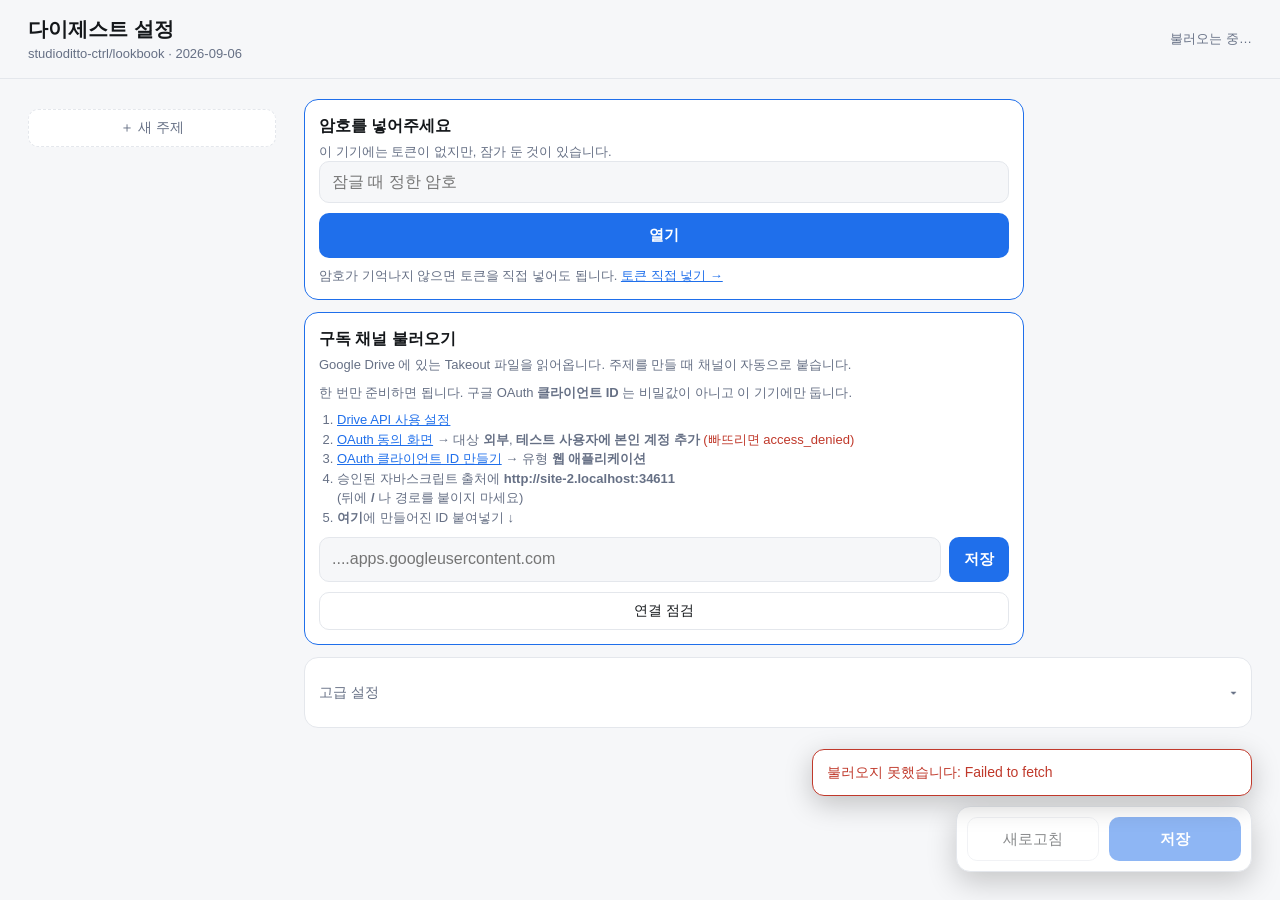
==== commit 9d3b8ee7: "넓은 화면은 목록과 편집 영역으로 나눈다 데스크탑에서 모바일 카드를 격자로 늘어놓기만 했더니 카드 폭이 좁아 모바일과 다를 바가 없었고, 주제가 여럿이면 어느 것을 고치는 중인지 " ====
--- a/docs/index.html
+++ b/docs/index.html
@@ -18,12 +18,18 @@
   <div id="saveState">불러오는 중…</div>
 </header>
 
+<div id="shell">
+<aside id="sidebar">
+  <nav id="topicNav"></nav>
+  <button class="tiny wide dashed" onclick="focusNewTopic()">＋ 새 주제</button>
+</aside>
+
 <main>
   <div id="tokenCard"></div>
   <div id="driveSetup"></div>
 
-  <!-- 맨 위: 주제 추가 -->
-  <div class="card">
+  <!-- 맨 위: 주제 추가. 데스크탑에서는 사이드바의 ＋ 새 주제 가 여기로 보낸다 -->
+  <div class="card" id="addTopicCard">
     <h2>주제 추가</h2>
     <div class="sub">넣은 말로 구글 뉴스와 <b>유튜브</b> 를 찾고, 구독 목록에서 이름이 맞는
       채널도 붙입니다. 영상이 들어와야 텔레그램 썸네일이 뜹니다.</div>
@@ -58,6 +64,7 @@
   </details>
 
 </main>
+</div>
 
 <div class="toast" id="toast"></div>
 
--- a/docs/app.css
+++ b/docs/app.css
@@ -115,23 +115,54 @@
     border:1px solid var(--line); background:var(--bg);
   }
 
+  /* 사이드바는 데스크탑에서만 쓴다 */
+  #sidebar{display:none}
+  #topicNav button{
+    display:block; width:100%; text-align:left; border:0; background:none;
+    padding:9px 12px; border-radius:10px; min-height:0; font-size:15px;
+  }
+  #topicNav button .sub{font-size:12px}
+  #topicNav button[aria-current="true"]{background:var(--card); border:1px solid var(--line); font-weight:600}
+  #topicNav button:hover{background:var(--card)}
+
   /* ---------- 데스크탑 ----------
-     주제가 다섯 개를 넘어가면 세로로만 쌓여 스크롤이 길어진다.
-     넓은 화면에서는 카드를 나란히 놓고, 아래 막대를 오른쪽 아래로 띄운다. */
+     주제 카드를 격자로 늘어놓으면 어느 것을 고치는 중인지 알기 어렵고,
+     카드 폭이 좁아 모바일과 다를 바가 없었다. 왼쪽에 주제 목록을 두고
+     고른 하나만 넓게 편다. */
   @media (min-width:900px){
     body{padding-bottom:28px}
     header{padding:14px 28px}
     h1{font-size:20px}
-    main{max-width:1180px; padding:20px 28px}
 
-    #digests{
-      display:grid; grid-template-columns:repeat(auto-fill, minmax(340px, 1fr));
-      gap:14px; align-items:start;
+    #shell{
+      display:grid; grid-template-columns:248px minmax(0, 1fr); gap:28px;
+      max-width:1400px; margin:0 auto; padding:20px 28px; align-items:start;
     }
-    #digests > .card{margin-bottom:0}
+    #sidebar{display:block; position:sticky; top:78px}
+    main{padding:0; max-width:none; margin:0}
 
-    /* 토큰·Drive·주제 추가는 폭을 다 쓰지 않아도 된다 */
-    #tokenCard > .card, #driveSetup > .card{max-width:640px}
+    /* 고른 주제 하나만 보인다 */
+    #digests > .card{display:none; margin-bottom:0}
+    #digests > .card.sel{display:block; padding:20px 22px}
+    #digests > .card > h2{font-size:20px; margin-bottom:12px}
+
+    /* 주제 추가는 사이드바가 대신한다 */
+    #addTopicCard{display:none}
+    #addTopicCard.reveal{display:block}
+
+    #tokenCard > .card, #driveSetup > .card{max-width:720px}
+
+    /* 시간 여러 개를 세로로만 쌓으면 아래 설정이 멀어진다.
+       auto-fill 은 빈 칸을 남겨서, 시간이 하나뿐일 때 오른쪽 절반이
+       비어 보였다. auto-fit 은 빈 칸을 접어 하나여도 폭을 다 쓴다. */
+    .slots{display:grid; grid-template-columns:repeat(auto-fit, minmax(320px, 1fr)); gap:12px}
+    .slots > .slot{margin-top:0}
+    /* 폭을 다 쓰더라도 시각 칸까지 늘어질 이유는 없다 */
+    .slot input[type=time]{max-width:200px}
+
+    /* 순위 상자를 나란히 — 끌어 옮길 거리가 짧아진다 */
+    .tiers{display:grid; grid-template-columns:repeat(3, 1fr); gap:10px; align-items:start}
+    .tiers > .tier{margin-top:0; min-height:76px}
 
     footer{
       left:auto; right:28px; bottom:28px; width:auto;
@@ -142,6 +173,12 @@
     footer button{flex:0 0 auto; min-width:132px}
     .toast{left:auto; right:28px; bottom:104px; width:min(440px, 42vw)}
   }
+  /* 편집 영역을 두 단으로 나눠 봤지만, 시간 설정은 짧고 키워드 쪽은 길어
+     왼쪽이 텅 비고 오른쪽만 늘어졌다. 한 단으로 두고 읽기 좋은 폭에서
+     끊는다 — 글줄이 너무 길어도 눈이 따라가기 어렵다. */
+  @media (min-width:900px){
+    #digests > .card.sel{max-width:880px}
+  }
   @media (hover:hover){
     button:hover{border-color:var(--accent)}
     button.primary:hover{filter:brightness(1.08)}
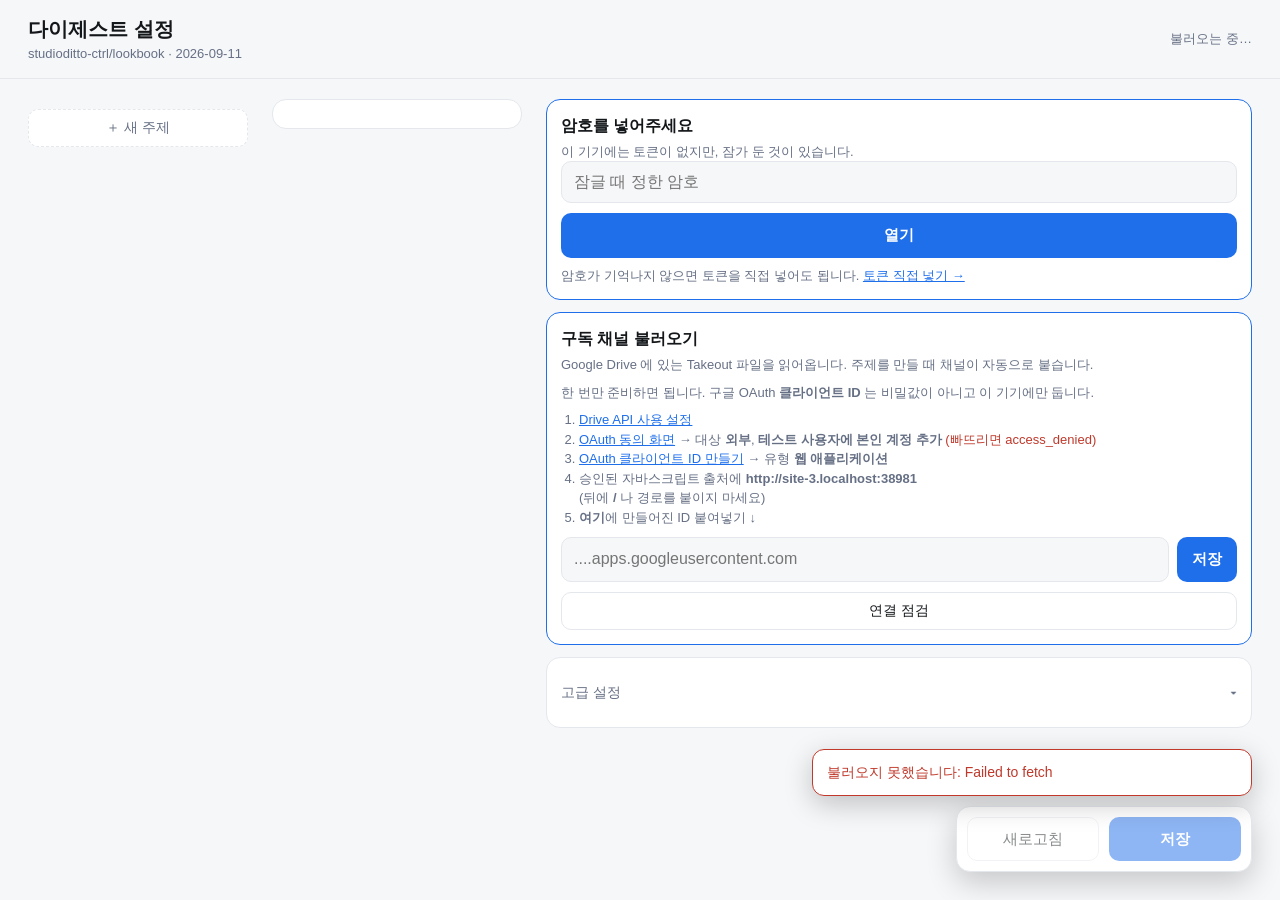
==== commit 8538d736: "데스크탑을 3단 드릴다운으로 다시 짠다 주제 카드 하나에 발송 일정 / 키워드 / 주제어 / 소스(RSS+유튜브) / 주제 삭제가 순서 구분 없이 한 화면에 이어져 있었다. 셋 중" ====
--- a/docs/index.html
+++ b/docs/index.html
@@ -20,9 +20,13 @@
 
 <div id="shell">
 <aside id="sidebar">
-  <nav id="topicNav"></nav>
+  <nav id="topicNav" class="navlist"></nav>
   <button class="tiny wide dashed" onclick="focusNewTopic()">＋ 새 주제</button>
 </aside>
+
+<!-- 가운데 단. 데스크탑에서만 쓴다 — 고른 주제 안에서 무엇을 보고 있는지
+     (발송 일정 / 키워드 / 검색 범위 / 소스 / 주제 삭제) 여기서 고른다. -->
+<aside id="sectionNav"></aside>
 
 <main>
   <div id="tokenCard"></div>
--- a/docs/app.css
+++ b/docs/app.css
@@ -115,36 +115,49 @@
     border:1px solid var(--line); background:var(--bg);
   }
 
-  /* 사이드바는 데스크탑에서만 쓴다 */
+  /* 사이드바 · 가운데 단은 데스크탑에서만 쓴다 */
   #sidebar{display:none}
-  #topicNav button{
+  #sectionNav{display:none}
+  .navlist button{
     display:block; width:100%; text-align:left; border:0; background:none;
     padding:9px 12px; border-radius:10px; min-height:0; font-size:15px;
   }
-  #topicNav button .sub{font-size:12px}
-  #topicNav button[aria-current="true"]{background:var(--card); border:1px solid var(--line); font-weight:600}
-  #topicNav button:hover{background:var(--card)}
+  .navlist button .sub{font-size:12px}
+  .navlist button[aria-current="true"]{background:var(--card); border:1px solid var(--line); font-weight:600}
+  .navlist button:hover{background:var(--card)}
 
   /* ---------- 데스크탑 ----------
      주제 카드를 격자로 늘어놓으면 어느 것을 고치는 중인지 알기 어렵고,
      카드 폭이 좁아 모바일과 다를 바가 없었다. 왼쪽에 주제 목록을 두고
-     고른 하나만 넓게 편다. */
+     고른 하나만 넓게 편다.
+
+     그 안이 다시 문제였다 — 발송 일정 / 키워드 / 검색 범위 / 소스 /
+     주제 삭제가 한 화면에 순서 구분 없이 이어져 있었다. 가운데 단을
+     하나 더 두어 무엇을 보고 있는지 고르고, 오른쪽은 그 하나만 보여준다. */
   @media (min-width:900px){
     body{padding-bottom:28px}
     header{padding:14px 28px}
     h1{font-size:20px}
 
     #shell{
-      display:grid; grid-template-columns:248px minmax(0, 1fr); gap:28px;
+      display:grid; grid-template-columns:220px 250px minmax(0, 1fr); gap:24px;
       max-width:1400px; margin:0 auto; padding:20px 28px; align-items:start;
     }
     #sidebar{display:block; position:sticky; top:78px}
+    #sectionNav{
+      display:block; position:sticky; top:78px; background:var(--card);
+      border:1px solid var(--line); border-radius:var(--radius); padding:14px;
+    }
+    #sectionNav .divider{height:1px; background:var(--line); margin:12px 4px}
+    #sectionNav button.danger{color:var(--danger)}
     main{padding:0; max-width:none; margin:0}
 
-    /* 고른 주제 하나만 보인다 */
+    /* 고른 주제, 그 안에서도 고른 항목 하나만 보인다 */
     #digests > .card{display:none; margin-bottom:0}
     #digests > .card.sel{display:block; padding:20px 22px}
-    #digests > .card > h2{font-size:20px; margin-bottom:12px}
+    #digests > .card .tsec{display:none}
+    #digests > .card .tsec.sel{display:block}
+    #digests > .card .tsec h2{font-size:20px; margin:0 0 14px}
 
     /* 주제 추가는 사이드바가 대신한다 */
     #addTopicCard{display:none}
@@ -175,9 +188,10 @@
   }
   /* 편집 영역을 두 단으로 나눠 봤지만, 시간 설정은 짧고 키워드 쪽은 길어
      왼쪽이 텅 비고 오른쪽만 늘어졌다. 한 단으로 두고 읽기 좋은 폭에서
-     끊는다 — 글줄이 너무 길어도 눈이 따라가기 어렵다. */
+     끊는다 — 글줄이 너무 길어도 눈이 따라가기 어렵다. 가운데 단이 하나
+     늘어난 만큼 예전보다 조금 좁힌다. */
   @media (min-width:900px){
-    #digests > .card.sel{max-width:880px}
+    #digests > .card.sel{max-width:760px}
   }
   @media (hover:hover){
     button:hover{border-color:var(--accent)}
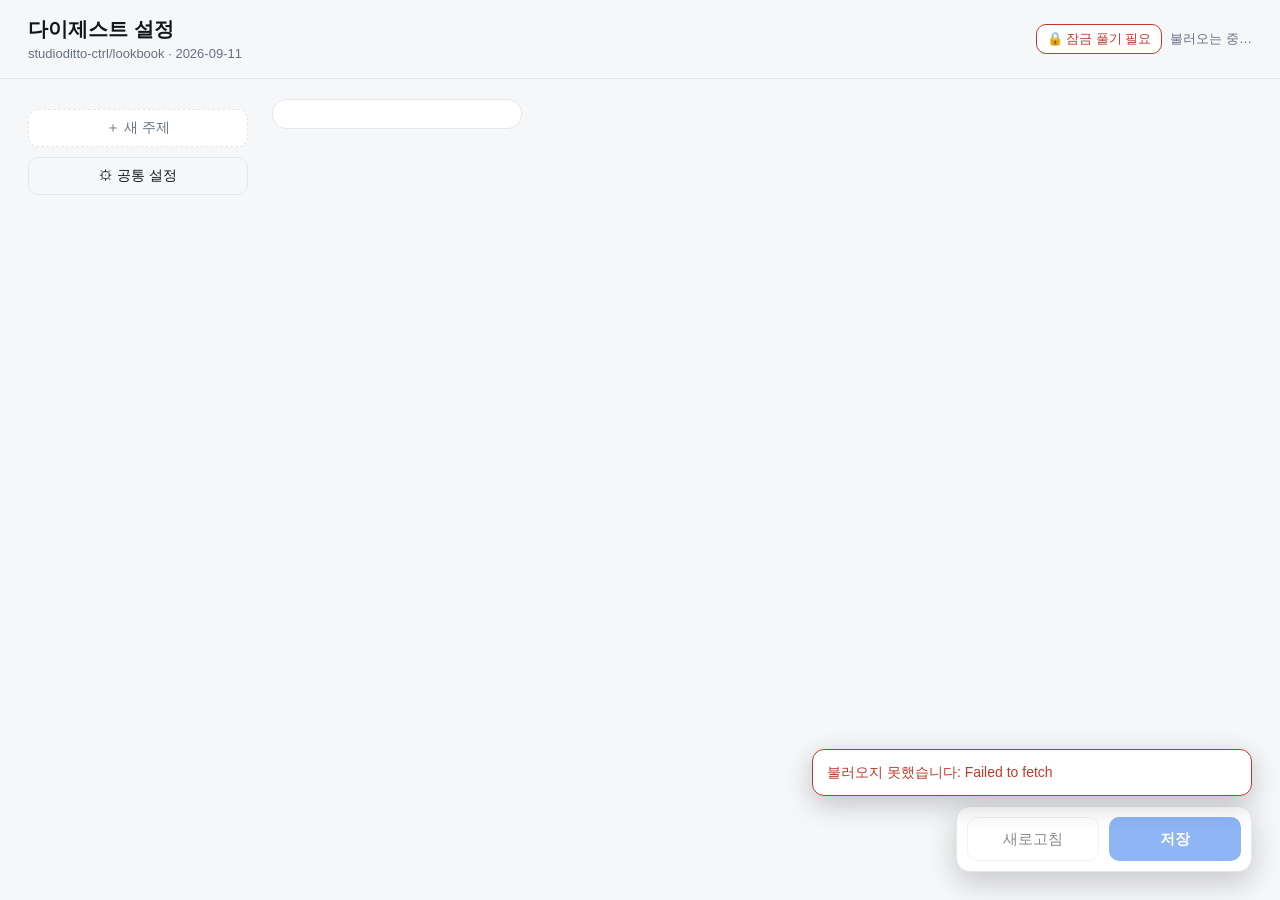
==== commit 5bc8a28d: "feat: AI 추천 기반 새 주제 만들기 마법사와 공통 설정 통합 테마를 입력하면 repository_dispatch 로 recommend.yml 워크플로를 깨워 Claude 가" ====
--- a/docs/index.html
+++ b/docs/index.html
@@ -15,58 +15,61 @@
     <h1>다이제스트 설정</h1>
     <div class="sub">studioditto-ctrl/lookbook · <span id="build"></span></div>
   </div>
-  <div id="saveState">불러오는 중…</div>
+  <div class="row" style="gap:8px">
+    <button id="statusPill" class="tiny" onclick="setMode('settings')" hidden></button>
+    <div id="saveState">불러오는 중…</div>
+  </div>
 </header>
 
 <div id="shell">
 <aside id="sidebar">
   <nav id="topicNav" class="navlist"></nav>
-  <button class="tiny wide dashed" onclick="focusNewTopic()">＋ 새 주제</button>
+  <button class="tiny wide dashed" id="navWizard" onclick="setMode('wizard')">＋ 새 주제</button>
+  <div class="divider"></div>
+  <button class="tiny wide ghost" id="navSettings" onclick="setMode('settings')">⚙ 공통 설정</button>
 </aside>
 
-<!-- 가운데 단. 데스크탑에서만 쓴다 — 고른 주제 안에서 무엇을 보고 있는지
-     (발송 일정 / 키워드 / 검색 범위 / 소스 / 주제 삭제) 여기서 고른다. -->
+<!-- 가운데 단. 데스크탑에서만, 주제 목록 화면일 때만 쓴다 — 고른 주제 안에서
+     무엇을 보고 있는지 (발송 일정 / 키워드 / 검색 범위 / 소스 / 주제 삭제)
+     여기서 고른다. -->
 <aside id="sectionNav"></aside>
 
 <main>
-  <div id="tokenCard"></div>
-  <div id="driveSetup"></div>
+  <!-- 주제 목록: 기존 3단 드릴다운 화면 -->
+  <div id="topicsView">
+    <div id="digests"></div>
+  </div>
 
-  <!-- 맨 위: 주제 추가. 데스크탑에서는 사이드바의 ＋ 새 주제 가 여기로 보낸다 -->
-  <div class="card" id="addTopicCard">
-    <h2>주제 추가</h2>
-    <div class="sub">넣은 말로 구글 뉴스와 <b>유튜브</b> 를 찾고, 구독 목록에서 이름이 맞는
-      채널도 붙입니다. 영상이 들어와야 텔레그램 썸네일이 뜹니다.</div>
-    <div class="add">
-      <input id="newTopic" placeholder="예: 커피" enterkeyhint="done"
-             autocapitalize="off" autocomplete="off"
-             onkeydown="if(event.key==='Enter'){event.preventDefault();addTopic()}">
-      <button class="primary" onclick="addTopic()">만들기</button>
+  <!-- 새 주제 만들기: 테마 입력 → AI 추천 → 채널/키워드 선택 →
+       자동세팅 완료 → 실행 조건 → 테스트 → 실행 순서의 마법사 -->
+  <div id="wizardView" hidden></div>
+
+  <!-- 공통 설정: 토큰 · 다른 기기에서 쓰기 · 구독 채널 가져오기 · 제외어 등
+       주제마다 반복되지 않는 것들을 한데 모은다 -->
+  <div id="settingsView" hidden>
+    <h2 style="margin:4px 0 14px">공통 설정</h2>
+    <div id="tokenCard"></div>
+    <div id="driveSetup"></div>
+    <div class="card">
+      <h2>내 구독 채널 (Google Drive)</h2>
+      <div class="sub" id="subsInfo">아직 불러오지 않았습니다.</div>
+      <div id="driveBox"></div>
+    </div>
+    <div class="card">
+      <h2>공통 제외어</h2>
+      <div class="sub">제목에 이 단어가 있으면 어느 주제든 보내지 않습니다.</div>
+      <div class="chips" id="excludeChips"></div>
+      <div class="add">
+        <input id="excludeInput" placeholder="예: 협찬" enterkeyhint="done"
+               onkeydown="if(event.key==='Enter'){event.preventDefault();addExclude()}">
+        <button class="tiny" onclick="addExclude()">추가</button>
+      </div>
+    </div>
+    <div class="card">
+      <h2>즐겨찾기에 두기</h2>
+      <div class="note" id="bookmarkHelp"></div>
     </div>
   </div>
-
-  <div id="digests"></div>
-
-  <details class="card" id="advanced">
-    <summary>고급 설정</summary>
-
-    <label style="margin-top:8px">내 구독 채널 (Google Drive)</label>
-    <div class="sub" id="subsInfo">아직 불러오지 않았습니다.</div>
-    <div id="driveBox"></div>
-
-    <label style="margin-top:18px">즐겨찾기에 두기</label>
-    <div class="note" id="bookmarkHelp"></div>
-
-    <label style="margin-top:18px">공통 제외어</label>
-    <div class="sub">제목에 이 단어가 있으면 보내지 않습니다.</div>
-    <div class="chips" id="excludeChips"></div>
-    <div class="add">
-      <input id="excludeInput" placeholder="예: 협찬" enterkeyhint="done"
-             onkeydown="if(event.key==='Enter'){event.preventDefault();addExclude()}">
-      <button class="tiny" onclick="addExclude()">추가</button>
-    </div>
-  </details>
-
 </main>
 </div>
 
--- a/docs/app.css
+++ b/docs/app.css
@@ -25,6 +25,10 @@
   #saveState{font-size:13px; color:var(--muted); text-align:right; white-space:nowrap}
   #saveState.busy{color:var(--accent)}
   #saveState.dirty{color:var(--danger)}
+  /* 토큰이 없거나 잠겨 있는 등 막힌 상태만 항상 보이는 작은 알약 —
+     나머지 설정은 공통 설정 화면으로 옮겼다 */
+  #statusPill{min-height:30px; padding:4px 10px; font-size:13px;
+        border-color:var(--danger); color:var(--danger)}
   main{padding:14px 16px; max-width:560px; margin:0 auto}
   .card{background:var(--card); border:1px solid var(--line); border-radius:var(--radius);
         padding:14px; margin-bottom:12px}
@@ -91,6 +95,43 @@
   details > summary::after{content:"▾"; transition:.15s}
   details[open] > summary::after{transform:rotate(180deg)}
 
+  /* ---------- 새 주제 만들기 마법사 ---------- */
+  .wzsteps{display:flex; flex-wrap:wrap; gap:6px; margin-bottom:14px}
+  .wzsteps span{
+    font-size:12px; color:var(--muted); padding:4px 10px; border-radius:999px;
+    border:1px solid var(--line); background:var(--bg);
+  }
+  .wzsteps span.now{color:var(--accent-ink); background:var(--accent); border-color:transparent; font-weight:600}
+  .wzsteps span.done{color:var(--ok); border-color:var(--ok)}
+  .cand{
+    display:flex; gap:10px; align-items:flex-start; border:1px solid var(--line);
+    border-radius:12px; padding:12px; margin-top:10px;
+  }
+  .cand input[type=checkbox]{width:20px; height:20px; margin-top:2px}
+  .cand .body{flex:1; min-width:0}
+  .cand .name{font-weight:600}
+  .cand .tags{display:flex; flex-wrap:wrap; gap:6px; margin:4px 0}
+  .tag{
+    font-size:11px; padding:2px 8px; border-radius:999px; border:1px solid var(--line);
+    color:var(--muted); white-space:nowrap;
+  }
+  .tag.youtube{border-color:var(--danger); color:var(--danger)}
+  .tag.blog{border-color:var(--accent); color:var(--accent)}
+  .tag.unverified{border-color:var(--danger); color:var(--danger)}
+  .cand .reason{font-size:13px; color:var(--muted)}
+  .wzcount{
+    position:sticky; bottom:calc(74px + env(safe-area-inset-bottom)); z-index:5;
+    background:var(--card); border:1px solid var(--line); border-radius:12px;
+    padding:10px 14px; margin-top:14px; display:flex; justify-content:space-between;
+    align-items:center; gap:10px; box-shadow:0 8px 22px rgba(0,0,0,.15);
+  }
+  .spin{
+    display:inline-block; width:16px; height:16px; border-radius:50%;
+    border:2px solid var(--line); border-top-color:var(--accent);
+    animation:spin 0.8s linear infinite; vertical-align:-3px; margin-right:6px;
+  }
+  @keyframes spin{ to{ transform:rotate(360deg) } }
+
   footer{
     position:fixed; left:0; right:0; bottom:0; background:var(--card);
     border-top:1px solid var(--line); display:flex; gap:10px;
@@ -144,10 +185,12 @@
       max-width:1400px; margin:0 auto; padding:20px 28px; align-items:start;
     }
     #sidebar{display:block; position:sticky; top:78px}
+    #sidebar > button[aria-current="true"]{border-color:var(--accent); color:var(--accent)}
     #sectionNav{
       display:block; position:sticky; top:78px; background:var(--card);
       border:1px solid var(--line); border-radius:var(--radius); padding:14px;
     }
+    #sectionNav[hidden]{display:none}
     #sectionNav .divider{height:1px; background:var(--line); margin:12px 4px}
     #sectionNav button.danger{color:var(--danger)}
     main{padding:0; max-width:none; margin:0}
@@ -159,11 +202,9 @@
     #digests > .card .tsec.sel{display:block}
     #digests > .card .tsec h2{font-size:20px; margin:0 0 14px}
 
-    /* 주제 추가는 사이드바가 대신한다 */
-    #addTopicCard{display:none}
-    #addTopicCard.reveal{display:block}
-
     #tokenCard > .card, #driveSetup > .card{max-width:720px}
+    #wizardView .card, #settingsView .card{max-width:720px}
+    #settingsView h2:first-child{max-width:720px}
 
     /* 시간 여러 개를 세로로만 쌓으면 아래 설정이 멀어진다.
        auto-fill 은 빈 칸을 남겨서, 시간이 하나뿐일 때 오른쪽 절반이
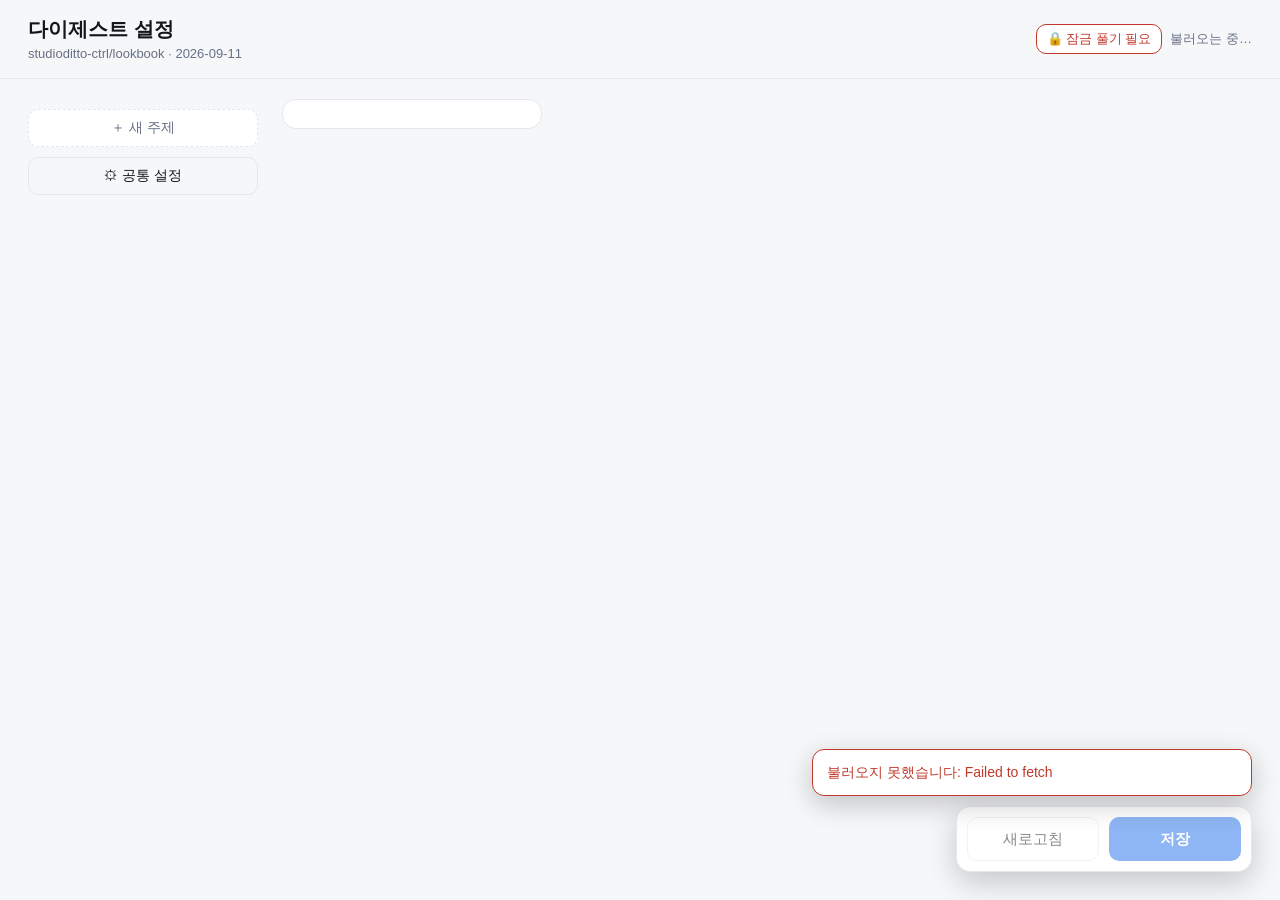
==== commit c1832bc2: "feat: 필터 공통 설정, PC 중심 UI, RSS 검증 강화, 추천 top20 표 1) 필터 조절값을 공통 설정에서 매뉴얼로 바꿀 수 있게 했다. settings.yaml   " ====
--- a/docs/index.html
+++ b/docs/index.html
@@ -24,9 +24,9 @@
 <div id="shell">
 <aside id="sidebar">
   <nav id="topicNav" class="navlist"></nav>
-  <button class="tiny wide dashed" id="navWizard" onclick="setMode('wizard')">＋ 새 주제</button>
+  <button class="tiny wide dashed nav-wizard-btn" onclick="setMode('wizard')">＋ 새 주제</button>
   <div class="divider"></div>
-  <button class="tiny wide ghost" id="navSettings" onclick="setMode('settings')">⚙ 공통 설정</button>
+  <button class="tiny wide ghost nav-settings-btn" onclick="setMode('settings')">⚙ 공통 설정</button>
 </aside>
 
 <!-- 가운데 단. 데스크탑에서만, 주제 목록 화면일 때만 쓴다 — 고른 주제 안에서
@@ -35,6 +35,12 @@
 <aside id="sectionNav"></aside>
 
 <main>
+  <!-- 모바일 전용 — 사이드바가 안 보일 때 새 주제/공통 설정으로 가는 유일한 길 -->
+  <div class="row" id="modeBarMobile" style="gap:8px; margin-bottom:12px">
+    <button class="tiny dashed nav-wizard-btn" style="flex:1" onclick="setMode('wizard')">＋ 새 주제</button>
+    <button class="tiny ghost nav-settings-btn" style="flex:1" onclick="setMode('settings')">⚙ 공통 설정</button>
+  </div>
+
   <!-- 주제 목록: 기존 3단 드릴다운 화면 -->
   <div id="topicsView">
     <div id="digests"></div>
@@ -50,6 +56,29 @@
     <h2 style="margin:4px 0 14px">공통 설정</h2>
     <div id="tokenCard"></div>
     <div id="driveSetup"></div>
+    <div class="card">
+      <h2>필터 기본값</h2>
+      <div class="sub">모든 주제에 똑같이 적용됩니다. 주제별로 따로 정한 값(예: 검색 범위 화면의
+        보관 기간)이 있으면 그쪽이 우선합니다.</div>
+      <div class="filterGrid">
+        <div>
+          <label>최근 몇 시간 이내 글만</label>
+          <input id="fltLookback" type="number" min="1" step="1" inputmode="numeric"
+                 onchange="setFilter('lookback_hours', this.value)">
+        </div>
+        <div>
+          <label>유튜브 최소 구독자 <span class="sub">(직접 등록한 채널은 면제)</span></label>
+          <input id="fltMinSubs" type="number" min="0" step="100" inputmode="numeric"
+                 onchange="setFilter('min_subscribers', this.value)">
+        </div>
+        <div>
+          <label>유튜브 최소 조회수</label>
+          <input id="fltMinViews" type="number" min="0" step="100" inputmode="numeric"
+                 onchange="setFilter('min_views', this.value)">
+        </div>
+      </div>
+      <div class="note" id="filterNote"></div>
+    </div>
     <div class="card">
       <h2>내 구독 채널 (Google Drive)</h2>
       <div class="sub" id="subsInfo">아직 불러오지 않았습니다.</div>
--- a/docs/app.css
+++ b/docs/app.css
@@ -95,6 +95,9 @@
   details > summary::after{content:"▾"; transition:.15s}
   details[open] > summary::after{transform:rotate(180deg)}
 
+  .filterGrid{display:grid; grid-template-columns:1fr; gap:14px; margin-top:12px}
+  .filterGrid label{margin-bottom:6px}
+
   /* ---------- 새 주제 만들기 마법사 ---------- */
   .wzsteps{display:flex; flex-wrap:wrap; gap:6px; margin-bottom:14px}
   .wzsteps span{
@@ -103,14 +106,6 @@
   }
   .wzsteps span.now{color:var(--accent-ink); background:var(--accent); border-color:transparent; font-weight:600}
   .wzsteps span.done{color:var(--ok); border-color:var(--ok)}
-  .cand{
-    display:flex; gap:10px; align-items:flex-start; border:1px solid var(--line);
-    border-radius:12px; padding:12px; margin-top:10px;
-  }
-  .cand input[type=checkbox]{width:20px; height:20px; margin-top:2px}
-  .cand .body{flex:1; min-width:0}
-  .cand .name{font-weight:600}
-  .cand .tags{display:flex; flex-wrap:wrap; gap:6px; margin:4px 0}
   .tag{
     font-size:11px; padding:2px 8px; border-radius:999px; border:1px solid var(--line);
     color:var(--muted); white-space:nowrap;
@@ -118,7 +113,20 @@
   .tag.youtube{border-color:var(--danger); color:var(--danger)}
   .tag.blog{border-color:var(--accent); color:var(--accent)}
   .tag.unverified{border-color:var(--danger); color:var(--danger)}
-  .cand .reason{font-size:13px; color:var(--muted)}
+
+  /* 후보를 표로 — 스무 개까지 늘어놓아도 한눈에 훑을 수 있다.
+     표는 폭이 넓어야 읽기 좋아 좁은 화면에서는 가로로만 스크롤한다. */
+  .table-wrap{overflow-x:auto; margin-top:10px}
+  table.cand-table{width:100%; border-collapse:collapse; font-size:14px}
+  .cand-table th{
+    text-align:left; font-size:12px; color:var(--muted); font-weight:600;
+    padding:6px 10px; border-bottom:1px solid var(--line); white-space:nowrap;
+  }
+  .cand-table td{padding:8px 10px; border-bottom:1px solid var(--line); vertical-align:top}
+  .cand-table td.name{font-weight:600; white-space:nowrap}
+  .cand-table td.reason{color:var(--muted); min-width:220px}
+  .cand-table tr.sel{background:rgba(31,111,235,.06)}
+  .cand-table input[type=checkbox]{width:18px; height:18px}
   .wzcount{
     position:sticky; bottom:calc(74px + env(safe-area-inset-bottom)); z-index:5;
     background:var(--card); border:1px solid var(--line); border-radius:12px;
@@ -166,6 +174,9 @@
   .navlist button .sub{font-size:12px}
   .navlist button[aria-current="true"]{background:var(--card); border:1px solid var(--line); font-weight:600}
   .navlist button:hover{background:var(--card)}
+  .nav-wizard-btn[aria-current="true"], .nav-settings-btn[aria-current="true"]{
+    border-color:var(--accent); color:var(--accent);
+  }
 
   /* ---------- 데스크탑 ----------
      주제 카드를 격자로 늘어놓으면 어느 것을 고치는 중인지 알기 어렵고,
@@ -181,11 +192,12 @@
     h1{font-size:20px}
 
     #shell{
-      display:grid; grid-template-columns:220px 250px minmax(0, 1fr); gap:24px;
-      max-width:1400px; margin:0 auto; padding:20px 28px; align-items:start;
+      display:grid; grid-template-columns:230px 260px minmax(0, 1fr); gap:24px;
+      max-width:1680px; margin:0 auto; padding:20px 28px; align-items:start;
     }
     #sidebar{display:block; position:sticky; top:78px}
-    #sidebar > button[aria-current="true"]{border-color:var(--accent); color:var(--accent)}
+    /* 사이드바가 보이는 폭에서는 모바일 전용 바가 겹친다 */
+    #modeBarMobile{display:none}
     #sectionNav{
       display:block; position:sticky; top:78px; background:var(--card);
       border:1px solid var(--line); border-radius:var(--radius); padding:14px;
@@ -202,9 +214,11 @@
     #digests > .card .tsec.sel{display:block}
     #digests > .card .tsec h2{font-size:20px; margin:0 0 14px}
 
-    #tokenCard > .card, #driveSetup > .card{max-width:720px}
-    #wizardView .card, #settingsView .card{max-width:720px}
-    #settingsView h2:first-child{max-width:720px}
+    #tokenCard > .card, #driveSetup > .card{max-width:1100px}
+    #wizardView .card, #settingsView .card{max-width:1100px}
+    #settingsView h2:first-child{max-width:1100px}
+    /* 필터 기본값 세 칸은 PC 폭에서 나란히 — 세로로 쌓으면 공간이 아깝다 */
+    .filterGrid{grid-template-columns:repeat(3, 1fr)}
 
     /* 시간 여러 개를 세로로만 쌓으면 아래 설정이 멀어진다.
        auto-fill 은 빈 칸을 남겨서, 시간이 하나뿐일 때 오른쪽 절반이
@@ -217,6 +231,10 @@
     /* 순위 상자를 나란히 — 끌어 옮길 거리가 짧아진다 */
     .tiers{display:grid; grid-template-columns:repeat(3, 1fr); gap:10px; align-items:start}
     .tiers > .tier{margin-top:0; min-height:76px}
+
+    /* 블로그 목록과 유튜브 채널 목록을 나란히 — PC 폭에서 세로로 쌓아 둘
+       이유가 없다 */
+    .split2{display:grid; grid-template-columns:1fr 1fr; gap:28px; align-items:start}
 
     footer{
       left:auto; right:28px; bottom:28px; width:auto;
@@ -232,7 +250,7 @@
      끊는다 — 글줄이 너무 길어도 눈이 따라가기 어렵다. 가운데 단이 하나
      늘어난 만큼 예전보다 조금 좁힌다. */
   @media (min-width:900px){
-    #digests > .card.sel{max-width:760px}
+    #digests > .card.sel{max-width:1100px}
   }
   @media (hover:hover){
     button:hover{border-color:var(--accent)}
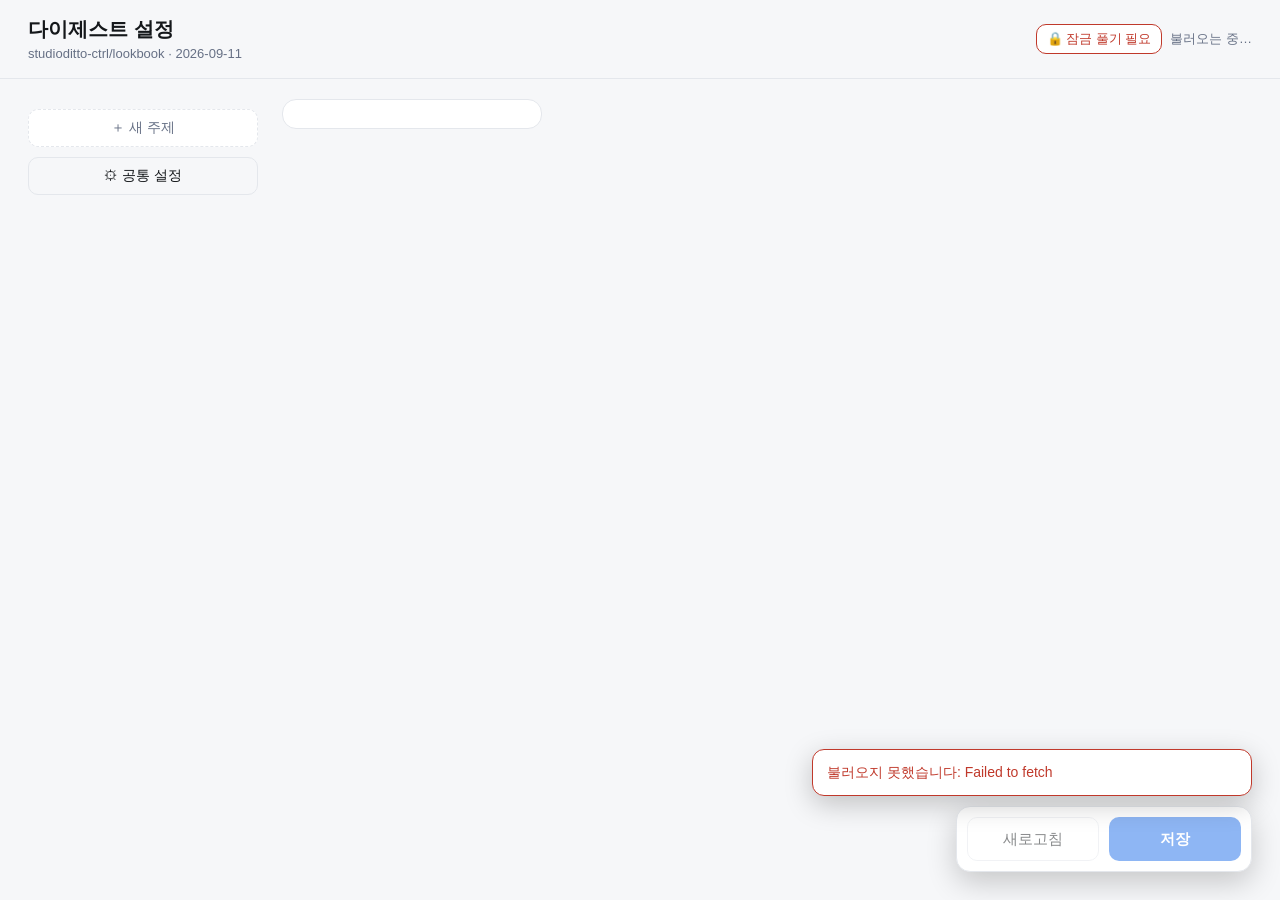
==== commit 9a2eff49: "feat: 인스타그램 팔로우 계정을 유튜브 구독과 같은 카테고리로 통합 인스타그램은 공식 API로 팔로잉 목록을 가져올 방법이 없어(유튜브 구독과 달리 자동 수집이 불가능), 이미" ====
--- a/docs/index.html
+++ b/docs/index.html
@@ -85,6 +85,38 @@
       <div id="driveBox"></div>
     </div>
     <div class="card">
+      <h2>팔로우 계정 (인스타그램)</h2>
+      <div class="sub" id="igInfo">아직 불러오지 않았습니다.</div>
+      <div class="note">
+        인스타그램은 API로 자동으로 목록을 가져올 방법이 없어 직접 붙여넣어야
+        합니다. 카테고리·아이디·계정 이름·URL·팔로워 수 다섯 칸짜리 CSV를
+        그대로 붙여넣으세요(첫 줄 헤더 포함, 팔로워 수는 몰라도 "미확인" 등
+        아무 값이나 괜찮습니다):
+        <br><code style="font-size:12px">"카테고리","인스타그램 ID","계정 이름","접속 URL","팔로워 수"</code>
+      </div>
+      <textarea id="igCsv" rows="6" style="margin-top:8px"
+        placeholder='"카테고리","인스타그램 ID","계정 이름","접속 URL","팔로워 수"
+"러닝 &amp; 마라톤","cltoo.run","클투","https://www.instagram.com/cltoo.run/","미확인"'></textarea>
+      <div class="duo" style="margin-top:8px">
+        <button class="tiny primary" onclick="importIgFollows()">가져오기</button>
+        <button class="tiny ghost" onclick="clearIgFollows()">목록 지우기</button>
+      </div>
+      <div class="note" style="margin-top:8px">
+        가져온 계정도 아래 <b>카테고리로 훑어보기</b>에서 위 구독 채널과
+        같은 카테고리 묶음으로 보여줍니다. 다만 인스타그램 계정은 유튜브처럼
+        실제 글이 자동으로 들어오지 않습니다 — 주제에 추가하면 RSS 주소로
+        등록되는데, 이 주소가 실제로 살아있는 피드가 되려면
+        <a href="https://rss.app/rss-feed" target="_blank"
+        rel="noopener" style="color:var(--accent)">rss.app</a> 같은 곳에서
+        변환한 주소로 나중에 바꿔줘야 합니다.
+      </div>
+    </div>
+    <div class="card">
+      <h2>카테고리로 훑어보기</h2>
+      <div class="sub">유튜브 구독과 인스타그램 팔로우를 분류 결과대로 모아서 보여줍니다.</div>
+      <div id="subsCategoryBrowser"></div>
+    </div>
+    <div class="card">
       <h2>공통 제외어</h2>
       <div class="sub">제목에 이 단어가 있으면 어느 주제든 보내지 않습니다.</div>
       <div class="chips" id="excludeChips"></div>
--- a/docs/app.css
+++ b/docs/app.css
@@ -33,13 +33,15 @@
   .card{background:var(--card); border:1px solid var(--line); border-radius:var(--radius);
         padding:14px; margin-bottom:12px}
   .card h2{font-size:16px; margin:0 0 4px}
+  .card h3{font-size:14px; margin:18px 0 6px; color:var(--ink)}
   .row{display:flex; gap:10px; align-items:center}
   label{font-size:12px; color:var(--muted); display:block; margin-bottom:4px}
-  input{
+  input, textarea{
     width:100%; padding:11px 12px; font-size:16px; color:var(--ink);
     background:var(--bg); border:1px solid var(--line); border-radius:10px;
   }
   input[type=time]{font-variant-numeric:tabular-nums}
+  textarea{font-family:ui-monospace, monospace; font-size:13px; resize:vertical}
   button{
     font:inherit; font-size:15px; padding:10px 14px; border-radius:10px;
     border:1px solid var(--line); background:var(--card); color:var(--ink);
@@ -99,19 +101,30 @@
   .filterGrid label{margin-bottom:6px}
 
   /* ---------- 새 주제 만들기 마법사 ---------- */
+  .wztabs{display:flex; flex-wrap:wrap; gap:6px; margin-bottom:12px}
+  .wztabs button{
+    display:flex; align-items:center; gap:6px; font-size:13px; color:var(--ink);
+    padding:6px 10px; min-height:0; border-radius:999px; border:1px solid var(--line);
+    background:var(--bg); max-width:220px;
+  }
+  .wztabs button.on{border-color:var(--accent); color:var(--accent-ink); background:var(--accent); font-weight:600}
+  .wztabs button.plus{color:var(--muted); font-weight:600}
+  .wztabs .x{color:inherit; opacity:.6; padding:0 2px}
+  .wztabs .x:hover{opacity:1}
+
   .wzsteps{display:flex; flex-wrap:wrap; gap:6px; margin-bottom:14px}
-  .wzsteps span{
+  .wzsteps span, .wzsteps button{
     font-size:12px; color:var(--muted); padding:4px 10px; border-radius:999px;
-    border:1px solid var(--line); background:var(--bg);
-  }
-  .wzsteps span.now{color:var(--accent-ink); background:var(--accent); border-color:transparent; font-weight:600}
-  .wzsteps span.done{color:var(--ok); border-color:var(--ok)}
+    border:1px solid var(--line); background:var(--bg); min-height:0; font:inherit;
+  }
+  .wzsteps button{cursor:pointer; color:var(--ink)}
+  .wzsteps button:hover{border-color:var(--accent)}
+  .wzsteps span.now, .wzsteps button.now{color:var(--accent-ink); background:var(--accent); border-color:transparent; font-weight:600}
+  .wzsteps span.done, .wzsteps button.done{color:var(--ok); border-color:var(--ok)}
   .tag{
     font-size:11px; padding:2px 8px; border-radius:999px; border:1px solid var(--line);
     color:var(--muted); white-space:nowrap;
   }
-  .tag.youtube{border-color:var(--danger); color:var(--danger)}
-  .tag.blog{border-color:var(--accent); color:var(--accent)}
   .tag.unverified{border-color:var(--danger); color:var(--danger)}
 
   /* 후보를 표로 — 스무 개까지 늘어놓아도 한눈에 훑을 수 있다.
@@ -195,17 +208,22 @@
       display:grid; grid-template-columns:230px 260px minmax(0, 1fr); gap:24px;
       max-width:1680px; margin:0 auto; padding:20px 28px; align-items:start;
     }
-    #sidebar{display:block; position:sticky; top:78px}
+    /* 자리를 grid-column 으로 못박아 둔다. 안 박아 두면, 마법사·공통
+       설정처럼 #sectionNav 를 hidden 으로 비울 때 grid 가 자동 배치를
+       한 칸씩 당겨써 main 이 가운데(260px)의 좁은 칸으로 밀려 들어갔다 —
+       PC 화면인데 내용이 휴대폰 폭으로 눌려 보이던 진짜 원인이었다. */
+    #sidebar{display:block; position:sticky; top:78px; grid-column:1}
     /* 사이드바가 보이는 폭에서는 모바일 전용 바가 겹친다 */
     #modeBarMobile{display:none}
     #sectionNav{
       display:block; position:sticky; top:78px; background:var(--card);
       border:1px solid var(--line); border-radius:var(--radius); padding:14px;
+      grid-column:2;
     }
     #sectionNav[hidden]{display:none}
     #sectionNav .divider{height:1px; background:var(--line); margin:12px 4px}
     #sectionNav button.danger{color:var(--danger)}
-    main{padding:0; max-width:none; margin:0}
+    main{grid-column:3; padding:0; max-width:none; margin:0}
 
     /* 고른 주제, 그 안에서도 고른 항목 하나만 보인다 */
     #digests > .card{display:none; margin-bottom:0}
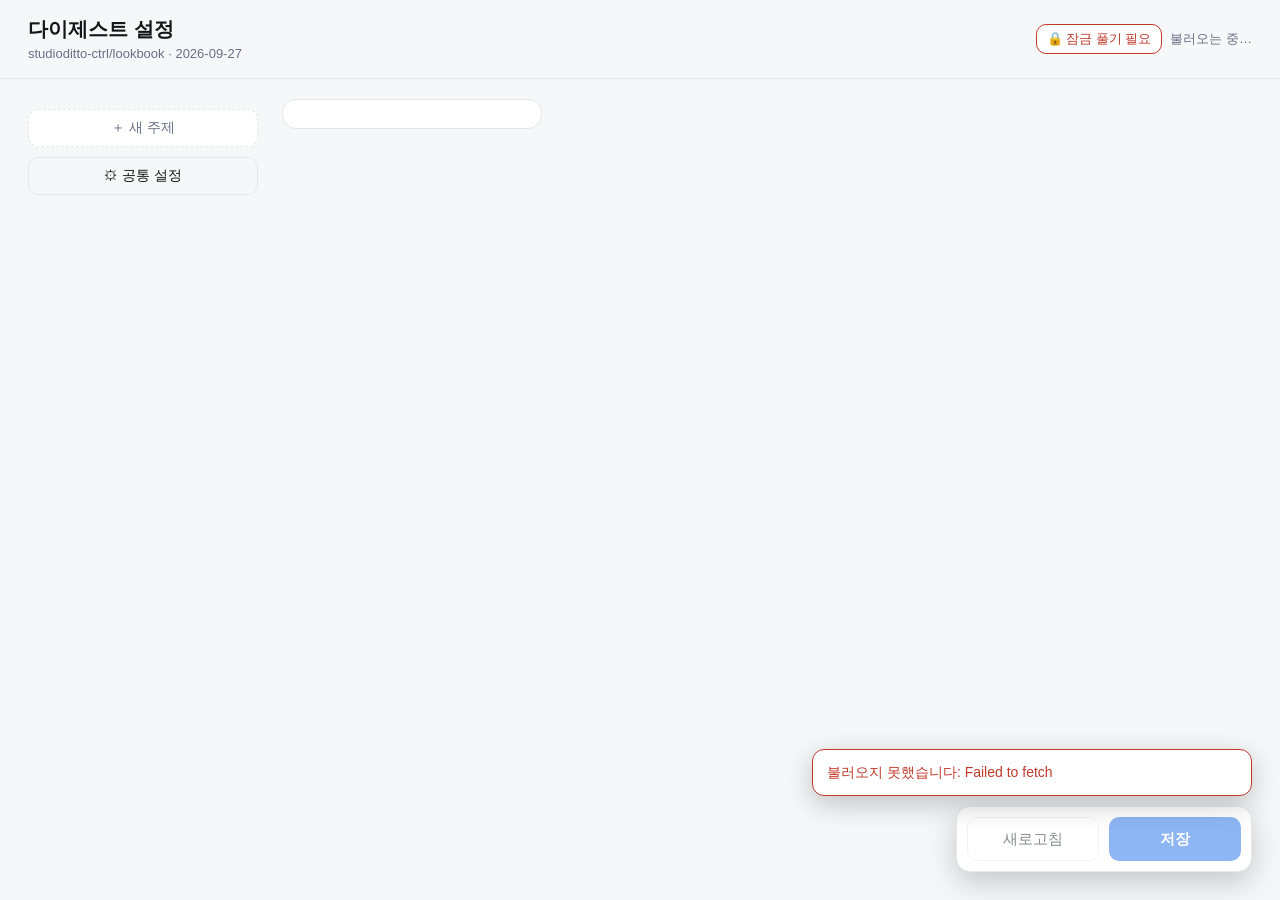
==== commit 40567c7a: "app.js/app.css 에 캐시 무력화 쿼리를 붙여 배포 후 예전 판이 보이던 문제 해결 script/link 태그가 쿼리 없이 ./app.js, ./app.css 를 그대로 " ====
--- a/docs/index.html
+++ b/docs/index.html
@@ -7,7 +7,7 @@
 <title>다이제스트 설정</title>
 <link rel="icon" href="data:image/svg+xml,%3Csvg xmlns='http://www.w3.org/2000/svg' viewBox='0 0 64 64'%3E%3Crect width='64' height='64' rx='14' fill='%231f6feb'/%3E%3Cpath d='M14 31 50 16 40 49l-9-10-4 9-2-12z' fill='%23fff'/%3E%3C/svg%3E">
 <script src="https://accounts.google.com/gsi/client" async defer></script>
-<link rel="stylesheet" href="./app.css">
+<link rel="stylesheet" href="./app.css?v=20260927">
 </head>
 <body>
 <header>
@@ -140,6 +140,6 @@
   <button class="ghost" id="reloadBtn" onclick="load()">새로고침</button>
   <button class="primary" id="saveBtn" onclick="save()">저장</button>
 </footer>
-<script type="module" src="./app.js"></script>
+<script type="module" src="./app.js?v=20260927"></script>
 </body>
 </html>
--- a/docs/app.css
+++ b/docs/app.css
@@ -59,6 +59,8 @@
   button.danger{color:var(--danger)}
   button.dashed{border-style:dashed; color:var(--muted)}
   .duo{display:grid; grid-template-columns:1fr 1fr; gap:10px; margin-top:10px}
+  /* 기사·유튜브·블로그·인스타 네 칸 — 2x2 로 자연히 접힌다 */
+  .quad{display:grid; grid-template-columns:1fr 1fr; gap:10px; margin-top:10px}
   .step{display:flex; align-items:center; background:var(--bg);
         border:1px solid var(--line); border-radius:10px; overflow:hidden}
   .step button{flex:0 0 38px; min-height:42px; padding:0; border:0; background:none;
@@ -100,6 +102,81 @@
   .filterGrid{display:grid; grid-template-columns:1fr; gap:14px; margin-top:12px}
   .filterGrid label{margin-bottom:6px}
 
+  /* ---------- 테마별 설정 — 단계별 흐름 (reserve 사이트 참고) ----------
+     발송 일정 → 키워드 → 검색 범위 → 소스 → 위험 구역, 다섯을 STEP 배지로
+     이어 붙여 위에서 아래로 순서대로 보여준다. 모바일·데스크탑 모두 같은
+     구조를 쓰고, 데스크탑은 가운데 단이 지금 보는 위치를 짚어주는
+     타임라인 역할만 한다(아래 900px 미디어쿼리). */
+  .flowTitle{
+    font-family:'Gowun Batang', Georgia, serif; font-weight:700;
+    font-size:21px; margin:0 0 4px;
+  }
+  .tsec{
+    position:relative; padding:22px 0; border-bottom:1px solid var(--line);
+    scroll-margin-top:96px;
+  }
+  .tsec:first-of-type{padding-top:2px}
+  .tsec:last-of-type{border-bottom:0; padding-bottom:2px}
+  .tsec .stepline{display:flex; align-items:center; gap:10px; margin-bottom:14px}
+  .tsec .no{
+    flex:0 0 28px; width:28px; height:28px; border-radius:50%;
+    background:var(--accent); color:var(--accent-ink);
+    display:flex; align-items:center; justify-content:center;
+    font-family:'Gowun Batang', Georgia, serif; font-weight:700; font-size:13px;
+  }
+  .tsec .no.warn{background:var(--danger)}
+  .tsec .stepline h2{
+    font-family:'Gowun Batang', Georgia, serif; font-weight:700;
+    font-size:18px; margin:0; color:var(--ink);
+  }
+
+  /* 가운데 단 타임라인 — STEP 목록 왼쪽에 점을 이은 세로줄을 그린다 */
+  #sectionNav .steptrack{position:relative; padding-left:16px}
+  #sectionNav .steptrack::before{
+    content:""; position:absolute; left:4px; top:6px; bottom:6px; width:2px; background:var(--line);
+  }
+  #sectionNav .steptrack button{position:relative}
+  #sectionNav .steptrack button::before{
+    content:""; position:absolute; left:-14px; top:50%; transform:translateY(-50%);
+    width:9px; height:9px; border-radius:50%; background:var(--card);
+    border:2px solid var(--line);
+  }
+  #sectionNav .steptrack button[aria-current="true"]::before{
+    background:var(--accent); border-color:var(--accent);
+  }
+  #sectionNav .steptrack button.danger::before{border-color:var(--danger)}
+  #sectionNav .steptrack button.danger[aria-current="true"]::before{background:var(--danger)}
+
+  /* 콘텐츠 소스 — 채널별 입력창을 맨 앞으로, 박스로 둘러 눈에 띄게 한다.
+     그 박스 안(=추가 예정: 검색·카테고리 후보·직접 입력)과 아래
+     '등록됨' 목록을 색·배치로 갈라 지금 이미 붙은 것과 앞으로 고를 것을
+     헷갈리지 않게 한다. */
+  .srcbox{
+    margin-top:8px; padding:12px 12px 10px; border-radius:12px;
+    border:1px solid var(--accent);
+    background:color-mix(in srgb, var(--accent) 7%, var(--card));
+  }
+  .srcbox > .add:first-child{margin-top:0}
+  .srcbox .chips:empty{display:none}
+  .srclabel{font-size:12px; font-weight:600; color:var(--muted); margin:16px 0 2px}
+
+  /* 유튜브·인스타그램 칸 — 테마(카테고리)를 누르면 채널이 펼쳐지고,
+     체크박스로 바로 추가/삭제하는 트리. 가나다순으로 미리 정렬해 둔다. */
+  .follow-tree{max-height:340px; overflow-y:auto; margin:-2px}
+  .ftcat{border-bottom:1px solid var(--line)}
+  .ftcat:last-child{border-bottom:0}
+  .fthead{display:flex; align-items:center; gap:8px; padding:7px 2px}
+  .fthead input[type=checkbox]{width:18px; height:18px; flex:0 0 auto}
+  .fttitle{
+    flex:1; display:flex; align-items:center; gap:6px; text-align:left;
+    border:0; background:none; padding:0; min-height:0; font-size:14px; color:var(--ink);
+  }
+  .fttitle .tri{color:var(--muted); font-size:11px; width:9px}
+  .fttitle .sub{margin-left:auto; font-size:12px; padding-left:8px}
+  .ftlist{padding:2px 2px 8px 27px; display:flex; flex-direction:column; gap:7px}
+  .ftitem{display:flex; align-items:center; gap:8px; font-size:14px; cursor:pointer}
+  .ftitem input[type=checkbox]{width:16px; height:16px; flex:0 0 auto}
+
   /* ---------- 새 주제 만들기 마법사 ---------- */
   .wztabs{display:flex; flex-wrap:wrap; gap:6px; margin-bottom:12px}
   .wztabs button{
@@ -196,9 +273,9 @@
      카드 폭이 좁아 모바일과 다를 바가 없었다. 왼쪽에 주제 목록을 두고
      고른 하나만 넓게 편다.
 
-     그 안이 다시 문제였다 — 발송 일정 / 키워드 / 검색 범위 / 소스 /
-     주제 삭제가 한 화면에 순서 구분 없이 이어져 있었다. 가운데 단을
-     하나 더 두어 무엇을 보고 있는지 고르고, 오른쪽은 그 하나만 보여준다. */
+     그 안은 STEP 배지로 이어진 다섯 흐름을 위에서 아래로 전부 보여준다.
+     가운데 단은 그중 지금 스크롤로 보고 있는 곳을 짚어주고, 눌렀을 때
+     그 STEP 으로 스크롤을 옮겨주는 타임라인이다. */
   @media (min-width:900px){
     body{padding-bottom:28px}
     header{padding:14px 28px}
@@ -225,12 +302,12 @@
     #sectionNav button.danger{color:var(--danger)}
     main{grid-column:3; padding:0; max-width:none; margin:0}
 
-    /* 고른 주제, 그 안에서도 고른 항목 하나만 보인다 */
+    /* 고른 주제만 보인다 — 그 안의 다섯 STEP 은 데스크탑에서도 전부
+       이어서 보여준다(가운데 단은 그중 어디를 보는 중인지 짚어주는
+       타임라인일 뿐, 더는 항목을 하나만 골라 가리는 역할이 아니다). */
     #digests > .card{display:none; margin-bottom:0}
     #digests > .card.sel{display:block; padding:20px 22px}
-    #digests > .card .tsec{display:none}
-    #digests > .card .tsec.sel{display:block}
-    #digests > .card .tsec h2{font-size:20px; margin:0 0 14px}
+    #digests > .card .tsec .stepline h2{font-size:20px}
 
     #tokenCard > .card, #driveSetup > .card{max-width:1100px}
     #wizardView .card, #settingsView .card{max-width:1100px}
@@ -253,6 +330,10 @@
     /* 블로그 목록과 유튜브 채널 목록을 나란히 — PC 폭에서 세로로 쌓아 둘
        이유가 없다 */
     .split2{display:grid; grid-template-columns:1fr 1fr; gap:28px; align-items:start}
+    /* 블로그·유튜브·인스타그램 세 칸 — 폭이 좁아지면(태블릿 정도) 자동으로
+       두 칸, 한 칸으로 접힌다. 진짜 모바일에서는 이 미디어 쿼리 밖이라
+       위 .split2 처럼 그냥 세로로 쌓인다. */
+    .split3{display:grid; grid-template-columns:repeat(auto-fit, minmax(240px, 1fr)); gap:24px; align-items:start}
 
     footer{
       left:auto; right:28px; bottom:28px; width:auto;
